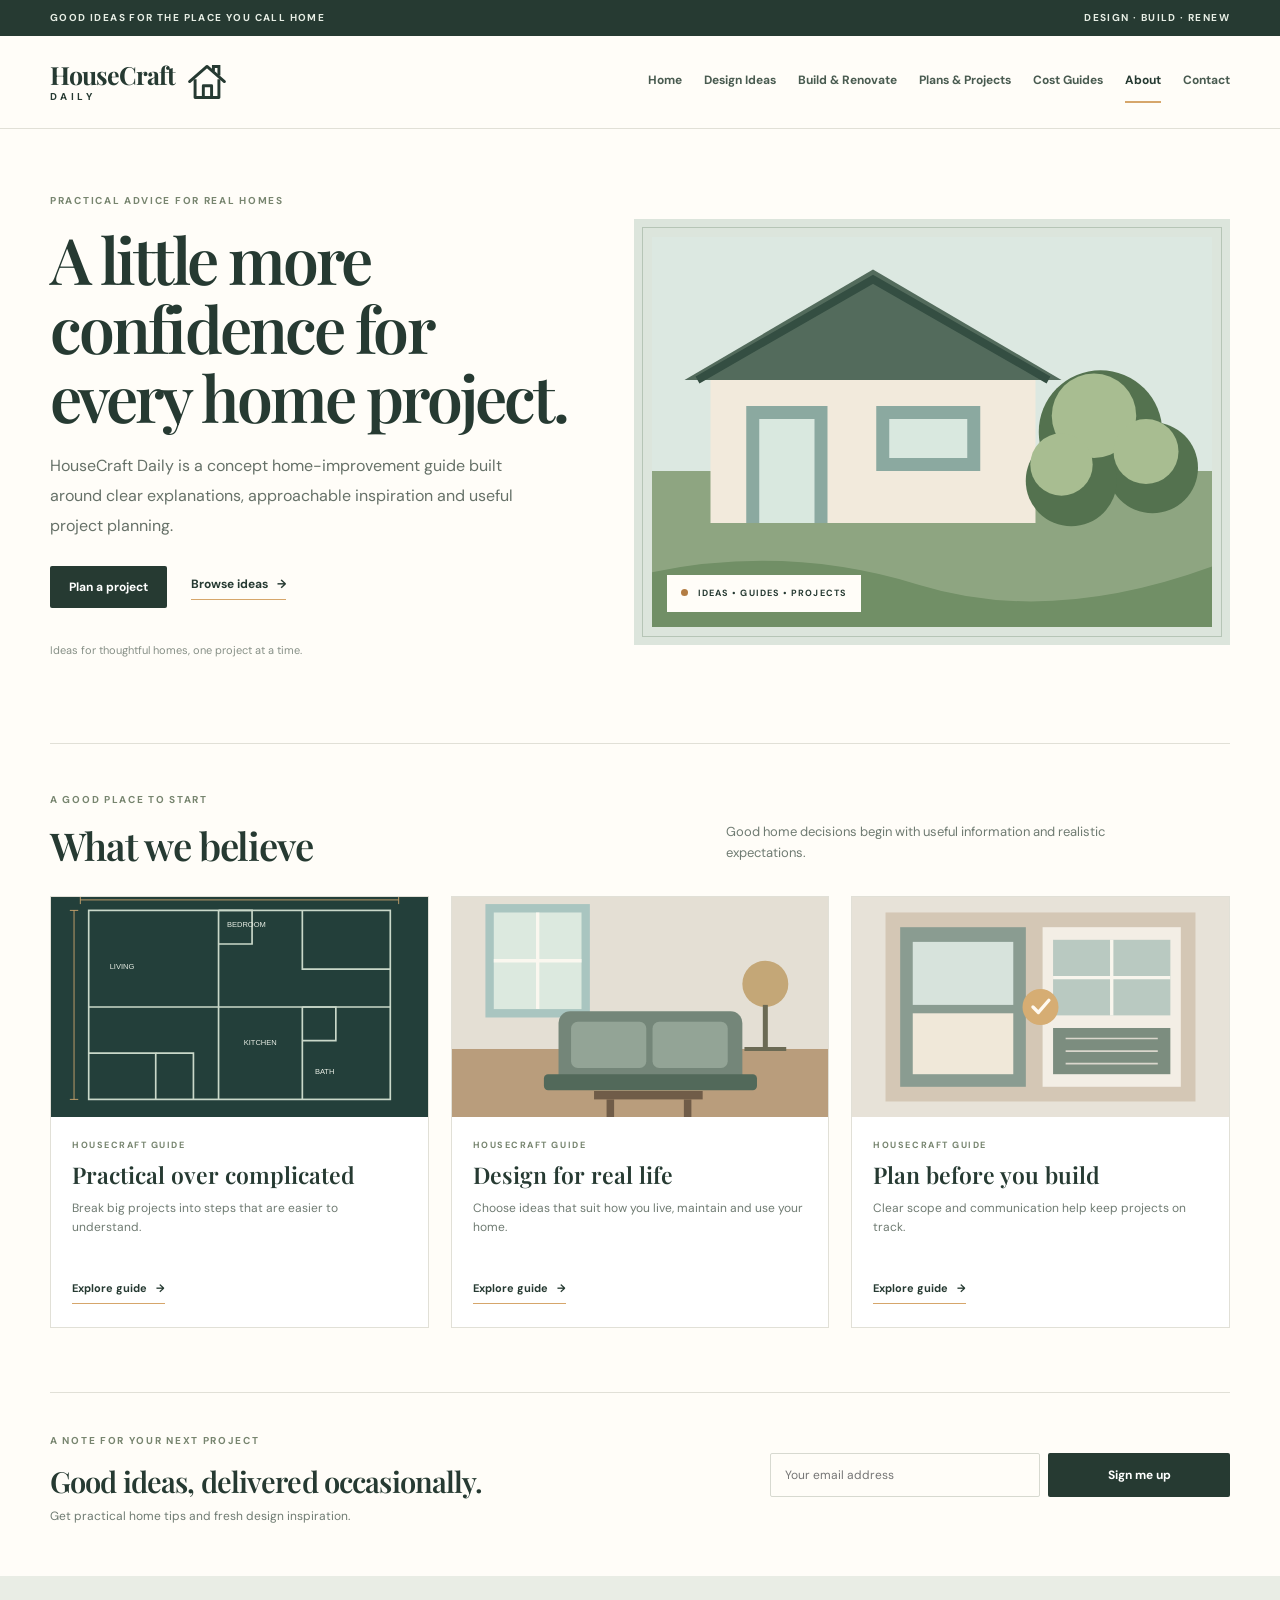
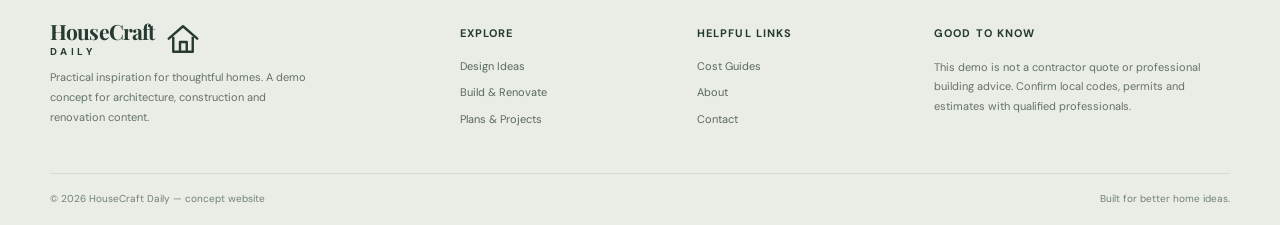
==== about.html @ 926af196 "FirstCommit" ====
<!doctype html>
<html lang="en">
<head>
<meta charset="utf-8"><meta name="viewport" content="width=device-width, initial-scale=1">
<meta name="description" content="HouseCraft Daily is a concept home-improvement guide built around clear explanations, approachable inspiration and useful project planning.">
<title>About | HouseCraft Daily</title>
<link rel="preconnect" href="https://fonts.googleapis.com"><link rel="preconnect" href="https://fonts.gstatic.com" crossorigin>
<link href="https://fonts.googleapis.com/css2?family=DM+Sans:wght@400;500;600;700&family=Playfair+Display:wght@500;600;700&display=swap" rel="stylesheet">
<link rel="stylesheet" href="assets/style.css">
</head>
<body>
<div class="topline"><div class="wrap topline-inner"><span>GOOD IDEAS FOR THE PLACE YOU CALL HOME</span><span>DESIGN · BUILD · RENEW</span></div></div>
<header class="site-header"><div class="wrap header-inner">
<a class="brand" href="index.html" aria-label="HouseCraft Daily home"><span class="brand-text"><strong>HouseCraft</strong><span>DAILY</span></span><span class="brand-mark" aria-hidden="true"><svg viewBox="0 0 48 48"><path d="M5 23.5 24 7l19 16.5" fill="none" stroke="currentColor" stroke-width="3.2" stroke-linecap="round" stroke-linejoin="round"/><path d="M11 21v20h26V21M20 41V28h9v13" fill="none" stroke="currentColor" stroke-width="3.2" stroke-linejoin="round"/><path d="M31 12V7h6v10" fill="none" stroke="currentColor" stroke-width="3.2"/></svg></span></a>
<button class="menu-toggle" aria-label="Toggle navigation" aria-expanded="false">☰</button>
<nav class="main-nav" aria-label="Main navigation"><a href="index.html" >Home</a><a href="design-ideas.html" >Design Ideas</a><a href="build-renovate.html" >Build & Renovate</a><a href="plans-projects.html" >Plans & Projects</a><a href="cost-guides.html" >Cost Guides</a><a href="about.html" aria-current="page">About</a><a href="contact.html" >Contact</a></nav>
</div></header>
<main><div class="wrap"><section class="page-hero ">
      <div class="hero-copy"><p class="kicker">PRACTICAL ADVICE FOR REAL HOMES</p><h1>A little more confidence for every home project.</h1><p class="hero-intro">HouseCraft Daily is a concept home-improvement guide built around clear explanations, approachable inspiration and useful project planning.</p>
      <div class="hero-actions"><a class="button button-dark" href="plans-projects.html">Plan a project</a><a class="text-link" href="design-ideas.html">Browse ideas <span aria-hidden="true">→</span></a></div>
      <p class="hero-caption">Ideas for thoughtful homes, one project at a time.</p></div>
      <div class="hero-art"><img src="assets/garden.svg" alt="Home design inspiration illustration"><div class="image-label"><span class="label-dot"></span> IDEAS • GUIDES • PROJECTS</div></div>
    </section><section class="content-section"><div class="section-heading"><div><p class="kicker">A GOOD PLACE TO START</p><h2>What we believe</h2></div><p>Good home decisions begin with useful information and realistic expectations.</p></div><div class="story-grid"><article class="story-card">
      <a class="story-image" href="plans-projects.html"><img src="assets/blueprint.svg" alt="Practical over complicated illustration" loading="lazy"></a>
      <div class="story-copy"><p class="kicker">HOUSECRAFT GUIDE</p><h3><a href="plans-projects.html">Practical over complicated</a></h3><p>Break big projects into steps that are easier to understand.</p><a class="text-link" href="plans-projects.html">Explore guide <span aria-hidden="true">→</span></a></div>
    </article><article class="story-card">
      <a class="story-image" href="design-ideas.html"><img src="assets/living-room.svg" alt="Design for real life illustration" loading="lazy"></a>
      <div class="story-copy"><p class="kicker">HOUSECRAFT GUIDE</p><h3><a href="design-ideas.html">Design for real life</a></h3><p>Choose ideas that suit how you live, maintain and use your home.</p><a class="text-link" href="design-ideas.html">Explore guide <span aria-hidden="true">→</span></a></div>
    </article><article class="story-card">
      <a class="story-image" href="build-renovate.html"><img src="assets/renovation.svg" alt="Plan before you build illustration" loading="lazy"></a>
      <div class="story-copy"><p class="kicker">HOUSECRAFT GUIDE</p><h3><a href="build-renovate.html">Plan before you build</a></h3><p>Clear scope and communication help keep projects on track.</p><a class="text-link" href="build-renovate.html">Explore guide <span aria-hidden="true">→</span></a></div>
    </article></div></section>
<section class="newsletter"><div><p class="kicker">A NOTE FOR YOUR NEXT PROJECT</p><h2>Good ideas, delivered occasionally.</h2><p>Get practical home tips and fresh design inspiration.</p></div><form id="newsletter-form" class="newsletter-form"><label class="visually-hidden" for="newsletter-email">Email address</label><input id="newsletter-email" type="email" required placeholder="Your email address"><button type="submit" class="button button-dark">Sign me up</button><p id="newsletter-note" role="status"></p></form></section>
</div></main>
<footer class="site-footer"><div class="wrap footer-grid"><div><a class="brand brand-footer" href="index.html"><span class="brand-text"><strong>HouseCraft</strong><span>DAILY</span></span><span class="brand-mark" aria-hidden="true"><svg viewBox="0 0 48 48"><path d="M5 23.5 24 7l19 16.5" fill="none" stroke="currentColor" stroke-width="3.2" stroke-linecap="round" stroke-linejoin="round"/><path d="M11 21v20h26V21M20 41V28h9v13" fill="none" stroke="currentColor" stroke-width="3.2" stroke-linejoin="round"/></svg></span></a><p class="footer-about">Practical inspiration for thoughtful homes. A demo concept for architecture, construction and renovation content.</p></div><div><h3>Explore</h3><a href="design-ideas.html">Design Ideas</a><a href="build-renovate.html">Build & Renovate</a><a href="plans-projects.html">Plans & Projects</a></div><div><h3>Helpful links</h3><a href="cost-guides.html">Cost Guides</a><a href="about.html">About</a><a href="contact.html">Contact</a></div><div><h3>Good to know</h3><p>This demo is not a contractor quote or professional building advice. Confirm local codes, permits and estimates with qualified professionals.</p></div></div><div class="wrap footer-bottom"><span>© 2026 HouseCraft Daily — concept website</span><span>Built for better home ideas.</span></div></footer>
<script src="assets/site.js"></script>
</body></html>
---- assets/style.css ----
:root{--ink:#263a32;--ink2:#43574d;--muted:#6f7b72;--cream:#f7f4ed;--paper:#fffdf8;--sage:#dce5dc;--sage2:#b7c8b8;--ochre:#d6a66b;--line:#e1e0d7;--serif:"Playfair Display",Georgia,serif;--sans:"DM Sans",Arial,sans-serif}
*{box-sizing:border-box}html{scroll-behavior:smooth}body{margin:0;background:var(--paper);color:var(--ink);font-family:var(--sans);line-height:1.6}a{color:inherit;text-decoration:none}img{display:block;max-width:100%}.wrap{width:min(1180px,calc(100% - 44px));margin-inline:auto}.topline{background:var(--ink);color:#e7eee5;font-size:10px;letter-spacing:.14em;font-weight:700}.topline-inner{display:flex;justify-content:space-between;gap:20px;padding:10px 0}.site-header{background:var(--paper);border-bottom:1px solid var(--line);position:sticky;top:0;z-index:20}.header-inner{display:flex;align-items:center;justify-content:space-between;min-height:92px;gap:24px}.brand{display:inline-flex;align-items:center;gap:10px;flex-shrink:0}.brand-mark{width:44px;height:44px;color:var(--ink);display:grid;place-items:center}.brand-mark svg{width:100%;height:100%}.brand-text{display:flex;flex-direction:column;line-height:1}.brand-text strong{font-family:var(--serif);font-size:25px;letter-spacing:-.04em}.brand-text span{font-size:10px;letter-spacing:.34em;font-weight:700;margin-top:5px}.main-nav{display:flex;align-items:center;gap:22px}.main-nav a{font-size:12px;font-weight:700;color:#495b50;white-space:nowrap;padding:10px 0;border-bottom:2px solid transparent}.main-nav a:hover,.main-nav a[aria-current=page]{border-color:var(--ochre);color:var(--ink)}.menu-toggle{display:none;border:1px solid var(--line);background:none;border-radius:5px;padding:9px 12px;color:var(--ink);font-size:20px}.page-hero{display:grid;grid-template-columns:.94fr 1.06fr;gap:55px;align-items:center;padding:64px 0 72px}.home-hero{padding-top:70px}.kicker{font-size:10px;letter-spacing:.17em;font-weight:700;color:#77856f;margin:0 0 15px}.hero-copy h1{font-family:var(--serif);font-size:clamp(40px,5vw,65px);line-height:1.08;letter-spacing:-.045em;font-weight:600;margin:0 0 20px;max-width:590px}.hero-intro{font-size:16px;line-height:1.85;color:#667168;max-width:500px;margin:0 0 26px}.hero-actions{display:flex;align-items:center;gap:24px;flex-wrap:wrap}.button{border:0;display:inline-flex;align-items:center;justify-content:center;padding:13px 19px;font:700 12px var(--sans);cursor:pointer;transition:transform .2s,background .2s;border-radius:2px}.button:hover{transform:translateY(-2px)}.button-dark{background:var(--ink);color:white}.button-dark:hover{background:#3a5447}.button-light{background:var(--paper);color:var(--ink)}.text-link{font-size:12px;font-weight:700;border-bottom:1px solid var(--ochre);padding-bottom:5px}.text-link span{padding-left:6px}.hero-caption{font-size:11px;color:#879087;margin-top:34px}.hero-art{position:relative;background:var(--sage);padding:18px;min-height:350px}.hero-art:before{content:"";position:absolute;border:1px solid #b6c5b6;inset:8px;pointer-events:none}.hero-art img{width:100%;height:390px;object-fit:cover;position:relative}.image-label{position:absolute;bottom:33px;left:33px;background:var(--paper);padding:11px 14px;font-size:9px;letter-spacing:.12em;font-weight:700}.label-dot{display:inline-block;width:7px;height:7px;border-radius:50%;background:#b37d43;margin-right:7px}.content-section{padding:48px 0 64px;border-top:1px solid var(--line)}.section-heading{display:grid;grid-template-columns:1fr .8fr;gap:45px;align-items:end;margin-bottom:28px}.section-heading h2,.tip-strip h2,.newsletter h2{font-family:var(--serif);font-weight:600;font-size:clamp(28px,3vw,39px);line-height:1.18;letter-spacing:-.03em;margin:0}.section-heading>p{font-size:13px;color:var(--muted);max-width:450px;margin:0 0 4px}.story-grid{display:grid;grid-template-columns:repeat(3,minmax(0,1fr));gap:22px}.story-card{border:1px solid var(--line);background:#fff;transition:transform .2s,box-shadow .2s}.story-card:hover{transform:translateY(-4px);box-shadow:0 12px 32px #273a3210}.story-image{display:block;overflow:hidden;background:var(--sage)}.story-image img{width:100%;height:220px;object-fit:cover;transition:transform .4s}.story-card:hover .story-image img{transform:scale(1.03)}.story-copy{padding:21px 21px 23px}.story-copy .kicker{font-size:9px;margin-bottom:9px}.story-copy h3{font:600 23px/1.2 var(--serif);margin:0 0 10px}.story-copy>p:not(.kicker){font-size:12px;color:var(--muted);min-height:58px;margin:0 0 17px}.story-copy .text-link{display:inline-block;font-size:11px}.tip-strip{background:var(--ink);color:#f8f6ef;padding:36px 40px;display:flex;align-items:center;gap:25px;margin:0 0 62px}.tip-icon{font-size:31px;color:var(--ochre)}.tip-strip>div:nth-child(2){flex:1}.tip-strip .kicker{color:#b9c9b8;margin-bottom:8px}.tip-strip h2{font-size:30px}.tip-strip p:not(.kicker){font-size:12px;color:#d1d9d0;margin:8px 0 0}.newsletter{display:flex;justify-content:space-between;align-items:center;gap:30px;padding:40px 0 50px;border-top:1px solid var(--line)}.newsletter h2{font-size:29px}.newsletter>div>p:not(.kicker){font-size:12px;color:var(--muted);margin:9px 0 0}.newsletter-form{display:grid;grid-template-columns:minmax(180px,270px) auto;gap:8px;max-width:460px;width:100%}.newsletter-form input,.project-form input,.project-form select,.project-form textarea{border:1px solid #d7d9d0;background:#fffdf8;padding:13px 14px;font:12px var(--sans);color:var(--ink);border-radius:2px;width:100%}.newsletter-form p{grid-column:1/-1;font-size:11px;color:var(--muted);margin:0}.site-footer{background:#e9ede5;padding:45px 0 18px}.footer-grid{display:grid;grid-template-columns:1.5fr .8fr .8fr 1.2fr;gap:40px;padding-bottom:35px}.brand-footer .brand-mark{width:36px;height:36px}.brand-footer .brand-text strong{font-size:21px}.footer-about,.footer-grid p{font-size:11px;line-height:1.8;color:#647167;max-width:270px}.footer-grid h3{font-size:11px;letter-spacing:.1em;text-transform:uppercase;margin:4px 0 15px}.footer-grid>div>a:not(.brand){display:block;font-size:11px;color:#58675c;margin:9px 0}.footer-grid a:hover{color:#9b6b35}.footer-bottom{border-top:1px solid #d4dbd1;padding-top:17px;display:flex;justify-content:space-between;gap:20px;font-size:10px;color:#718074}.project-form{max-width:720px;display:grid;grid-template-columns:1fr 1fr;gap:10px 18px}.project-form label{font-size:11px;font-weight:700;margin-top:7px}.project-form input,.project-form select,.project-form textarea{grid-column:span 1}.project-form textarea,.project-form button,.project-form .form-note{grid-column:1/-1}.project-form button{justify-self:start;margin-top:8px}.project-form .form-note{font-size:11px;color:var(--muted);margin:0}.visually-hidden{position:absolute;width:1px;height:1px;padding:0;margin:-1px;overflow:hidden;clip:rect(0,0,0,0);white-space:nowrap;border:0}
@media(max-width:1000px){.main-nav{gap:12px}.main-nav a{font-size:11px}.page-hero{gap:30px}.hero-art img{height:340px}.footer-grid{gap:24px}}
@media(max-width:820px){.header-inner{min-height:76px}.menu-toggle{display:block}.main-nav{display:none;position:absolute;top:100%;left:0;right:0;background:var(--paper);border-bottom:1px solid var(--line);padding:15px 22px 22px;flex-direction:column;align-items:stretch;gap:3px}.main-nav.open{display:flex}.main-nav a{padding:11px 0;font-size:13px}.page-hero{grid-template-columns:1fr;padding:45px 0 52px;gap:30px}.hero-copy h1{max-width:680px}.hero-art img{height:360px}.story-grid{grid-template-columns:repeat(2,minmax(0,1fr))}.section-heading{grid-template-columns:1fr;gap:12px}.newsletter{align-items:flex-start;flex-direction:column}.newsletter-form{max-width:550px}.footer-grid{grid-template-columns:1fr 1fr}.tip-strip{padding:28px;flex-wrap:wrap}.tip-strip>div:nth-child(2){min-width:70%}}
@media(max-width:540px){.wrap{width:min(100% - 30px,1180px)}.topline-inner{font-size:8px;letter-spacing:.08em}.topline-inner span:last-child{display:none}.brand-text strong{font-size:22px}.brand-mark{width:38px;height:38px}.hero-copy h1{font-size:43px}.hero-intro{font-size:14px}.hero-art{padding:11px;min-height:260px}.hero-art img{height:270px}.image-label{bottom:22px;left:22px}.story-grid{grid-template-columns:1fr}.story-image img{height:235px}.story-copy>p:not(.kicker){min-height:0}.content-section{padding:36px 0 44px}.tip-strip{display:block;padding:27px;margin-bottom:40px}.tip-icon{margin-bottom:10px}.tip-strip h2{font-size:27px}.tip-strip .button{margin-top:20px}.newsletter-form{grid-template-columns:1fr}.footer-grid{grid-template-columns:1fr 1fr;gap:25px 18px}.footer-grid>div:first-child,.footer-grid>div:last-child{grid-column:1/-1}.footer-bottom{flex-direction:column;gap:5px}.project-form{grid-template-columns:1fr}.project-form input,.project-form select,.project-form textarea,.project-form label{grid-column:1/-1}}
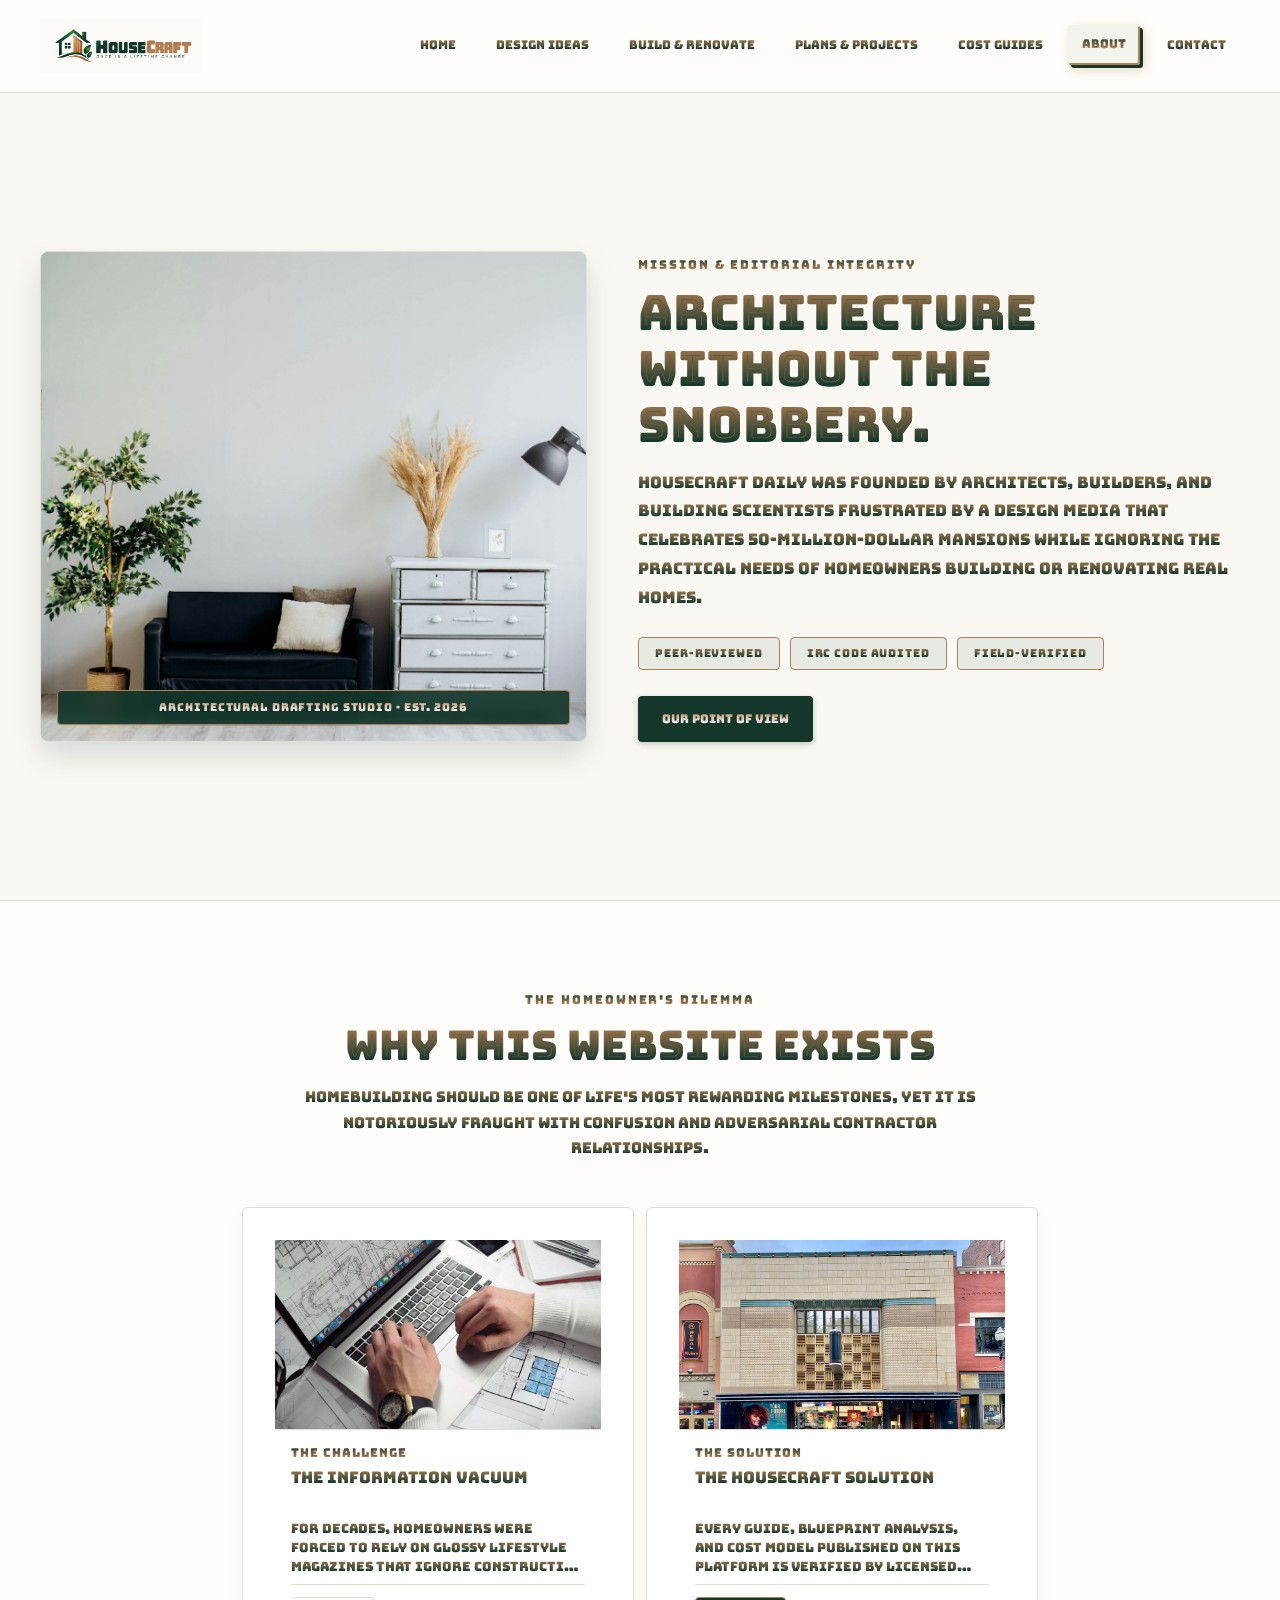
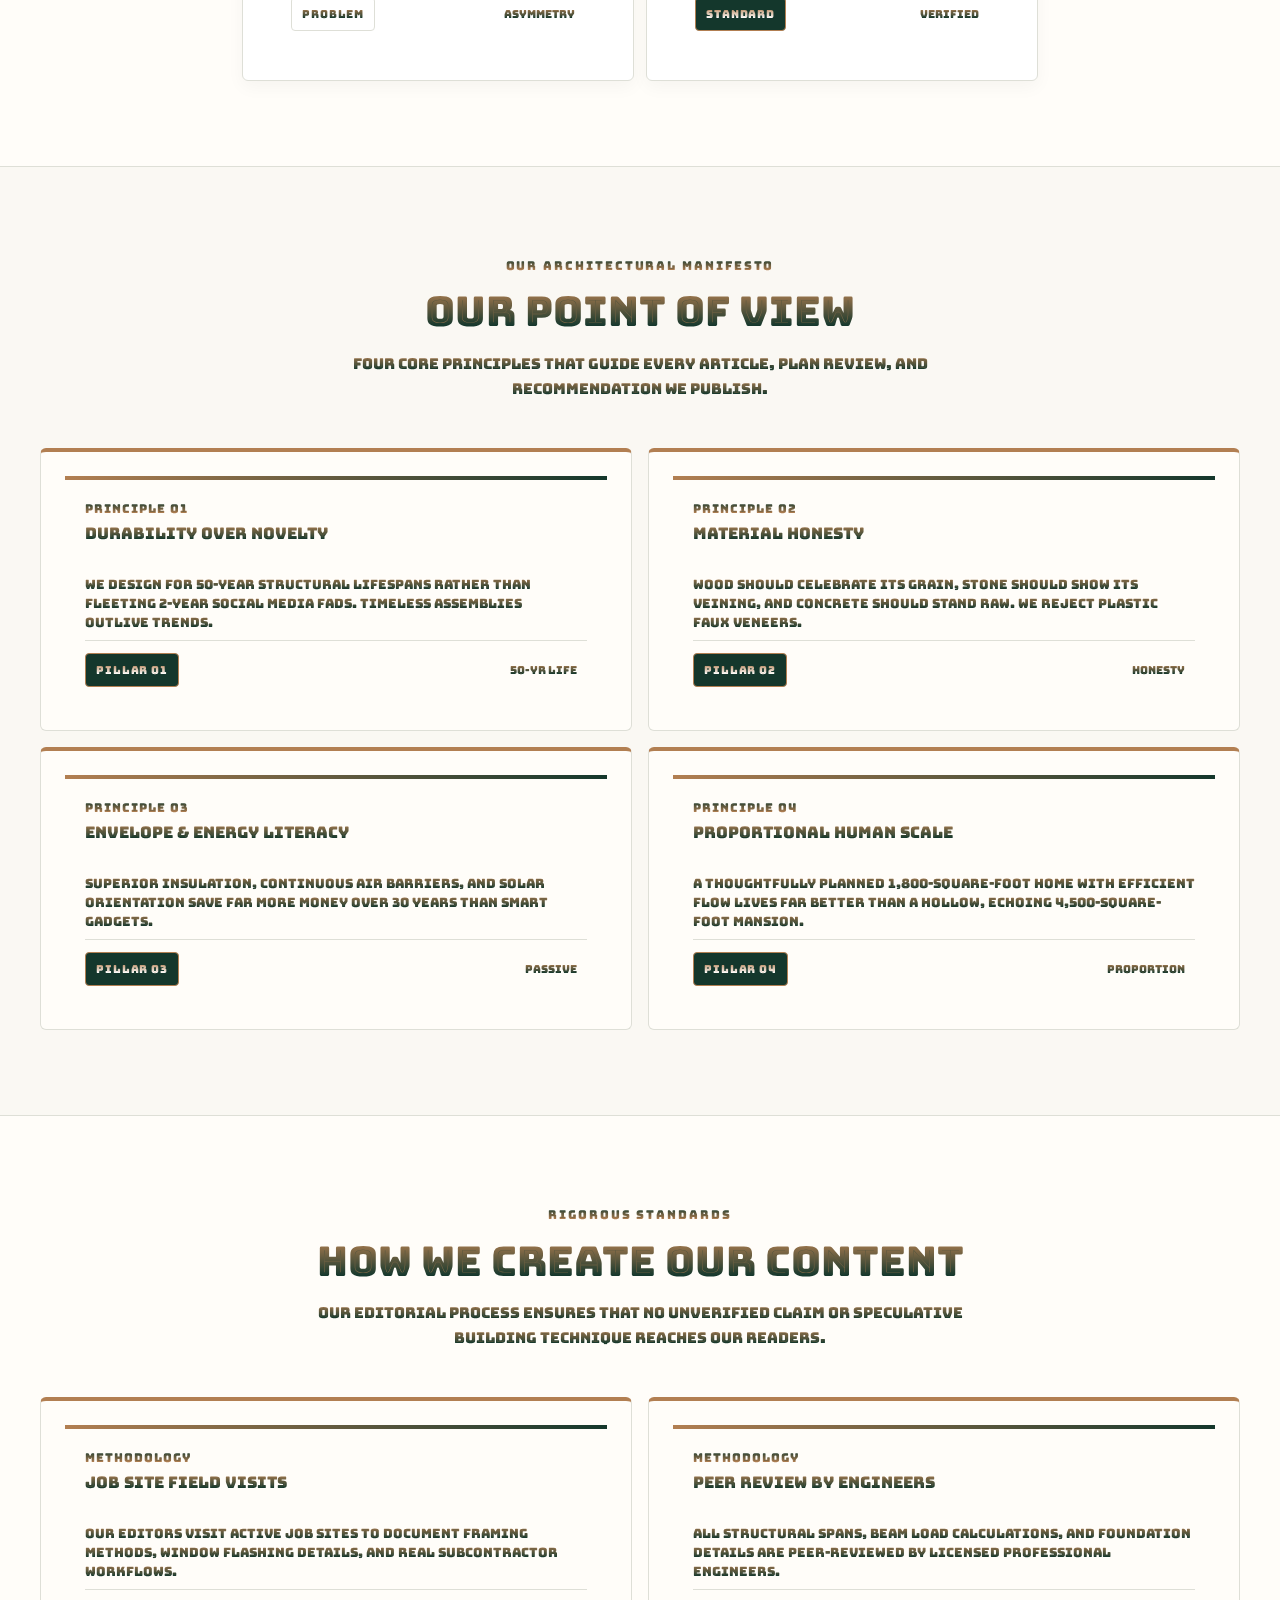
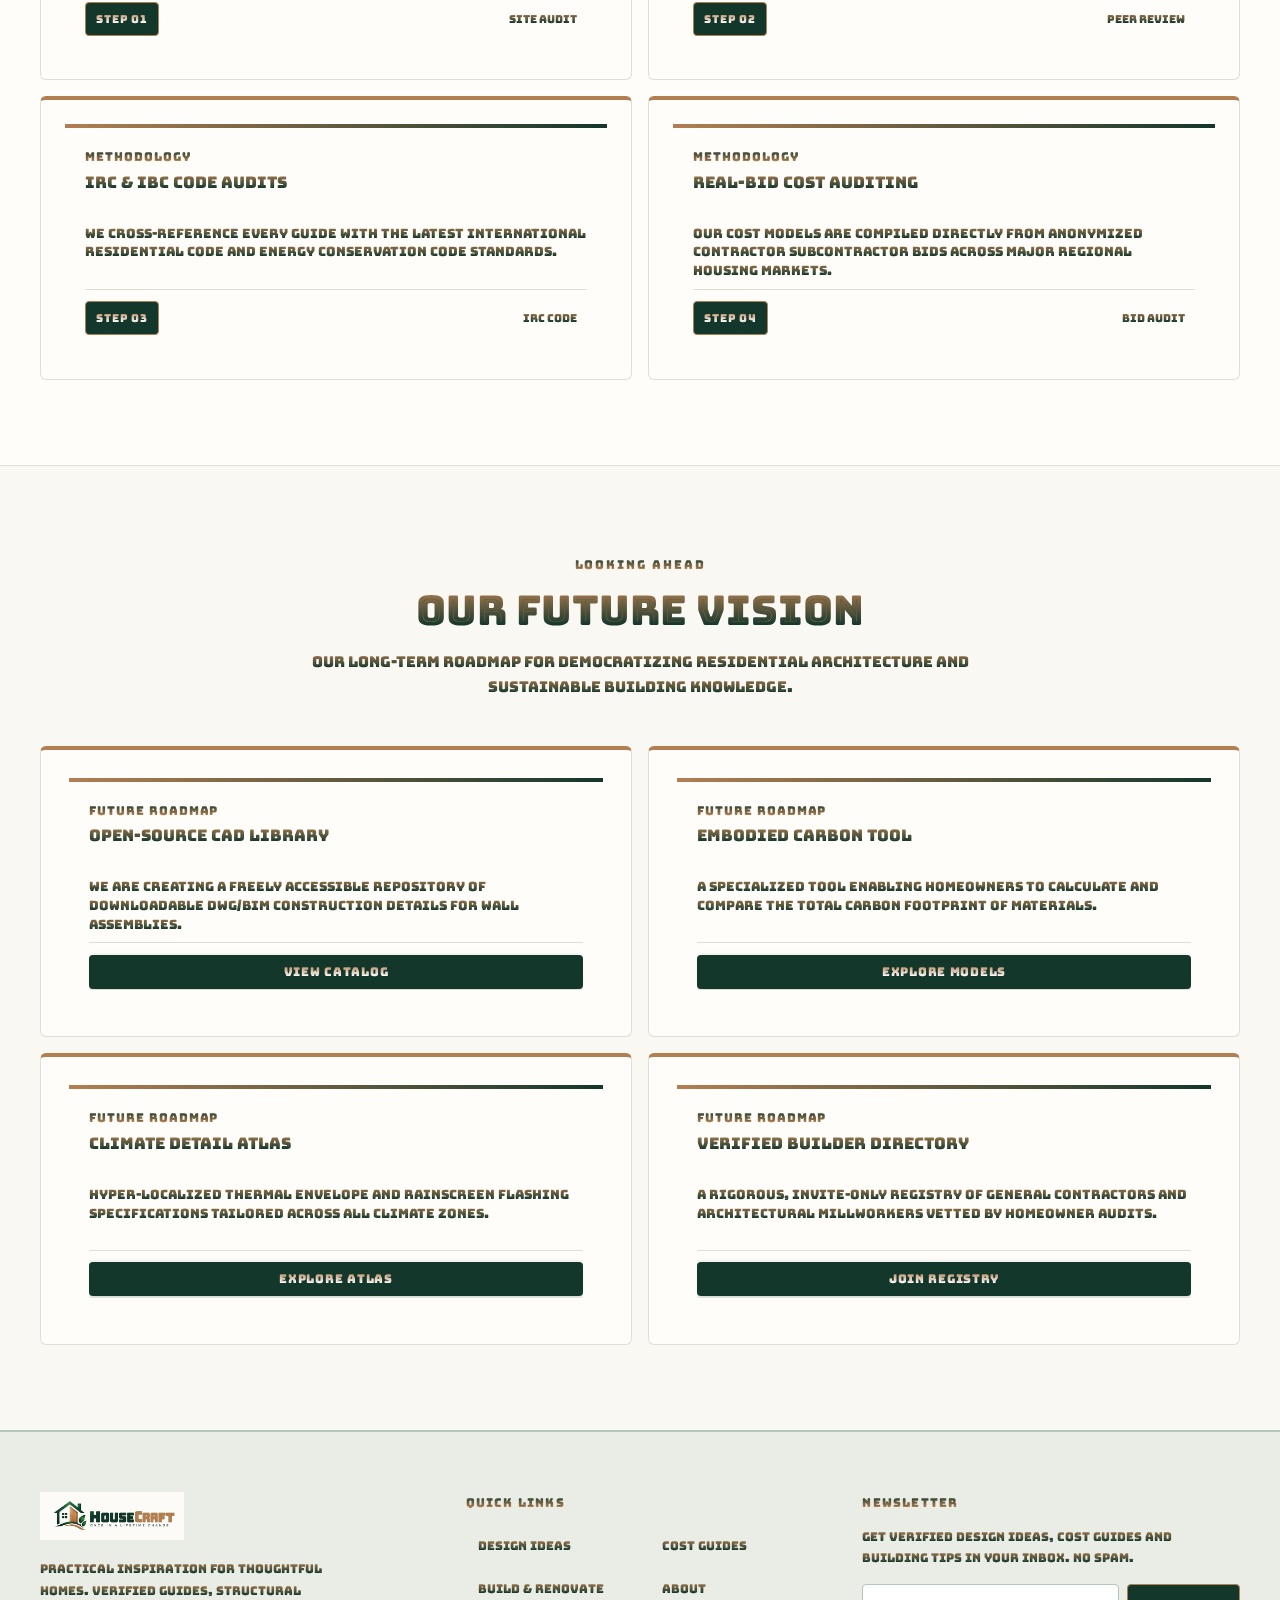
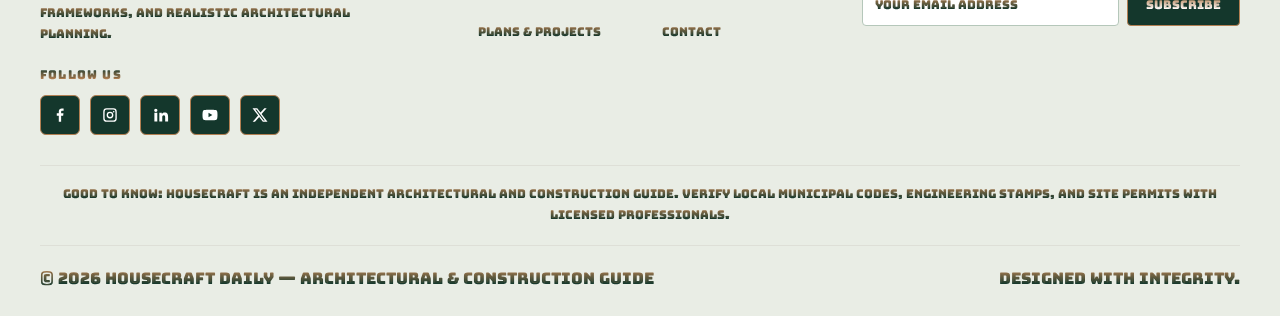
==== commit 0552df99: "Secondcommit" ====
--- a/about.html
+++ b/about.html
@@ -1,37 +1,297 @@
 <!doctype html>
 <html lang="en">
 <head>
-<meta charset="utf-8"><meta name="viewport" content="width=device-width, initial-scale=1">
-<meta name="description" content="HouseCraft Daily is a concept home-improvement guide built around clear explanations, approachable inspiration and useful project planning.">
+<meta charset="utf-8">
+<meta name="viewport" content="width=device-width, initial-scale=1">
+<meta name="description" content="Friendly, practical guidance for planning, building, fixing and refreshing the place you call home.">
 <title>About | HouseCraft Daily</title>
-<link rel="preconnect" href="https://fonts.googleapis.com"><link rel="preconnect" href="https://fonts.gstatic.com" crossorigin>
-<link href="https://fonts.googleapis.com/css2?family=DM+Sans:wght@400;500;600;700&family=Playfair+Display:wght@500;600;700&display=swap" rel="stylesheet">
+<link rel="icon" type="image/png" href="assets/favicon.png">
+<link rel="shortcut icon" type="image/png" href="assets/favicon.png">
+<link rel="apple-touch-icon" href="assets/favicon.png">
+<link rel="preconnect" href="https://fonts.googleapis.com">
+<link rel="preconnect" href="https://fonts.gstatic.com" crossorigin>
+<link href="https://fonts.googleapis.com/css2?family=Bungee+Spice&display=swap" rel="stylesheet">
 <link rel="stylesheet" href="assets/style.css">
 </head>
 <body>
-<div class="topline"><div class="wrap topline-inner"><span>GOOD IDEAS FOR THE PLACE YOU CALL HOME</span><span>DESIGN · BUILD · RENEW</span></div></div>
 <header class="site-header"><div class="wrap header-inner">
-<a class="brand" href="index.html" aria-label="HouseCraft Daily home"><span class="brand-text"><strong>HouseCraft</strong><span>DAILY</span></span><span class="brand-mark" aria-hidden="true"><svg viewBox="0 0 48 48"><path d="M5 23.5 24 7l19 16.5" fill="none" stroke="currentColor" stroke-width="3.2" stroke-linecap="round" stroke-linejoin="round"/><path d="M11 21v20h26V21M20 41V28h9v13" fill="none" stroke="currentColor" stroke-width="3.2" stroke-linejoin="round"/><path d="M31 12V7h6v10" fill="none" stroke="currentColor" stroke-width="3.2"/></svg></span></a>
+<a class="brand" href="index.html" aria-label="HouseCraft Daily home"><img src="assets/logo.png" alt="HouseCraft Daily" class="brand-logo"></a>
 <button class="menu-toggle" aria-label="Toggle navigation" aria-expanded="false">☰</button>
-<nav class="main-nav" aria-label="Main navigation"><a href="index.html" >Home</a><a href="design-ideas.html" >Design Ideas</a><a href="build-renovate.html" >Build & Renovate</a><a href="plans-projects.html" >Plans & Projects</a><a href="cost-guides.html" >Cost Guides</a><a href="about.html" aria-current="page">About</a><a href="contact.html" >Contact</a></nav>
+<nav class="main-nav" aria-label="Main navigation">
+<a href="index.html" >Home</a>
+<a href="design-ideas.html" >Design Ideas</a>
+<a href="build-renovate.html" >Build & Renovate</a>
+<a href="plans-projects.html" >Plans & Projects</a>
+<a href="cost-guides.html" >Cost Guides</a>
+<a href="about.html" aria-current="page">About</a>
+<a href="contact.html" >Contact</a>
+</nav>
 </div></header>
-<main><div class="wrap"><section class="page-hero ">
-      <div class="hero-copy"><p class="kicker">PRACTICAL ADVICE FOR REAL HOMES</p><h1>A little more confidence for every home project.</h1><p class="hero-intro">HouseCraft Daily is a concept home-improvement guide built around clear explanations, approachable inspiration and useful project planning.</p>
-      <div class="hero-actions"><a class="button button-dark" href="plans-projects.html">Plan a project</a><a class="text-link" href="design-ideas.html">Browse ideas <span aria-hidden="true">→</span></a></div>
-      <p class="hero-caption">Ideas for thoughtful homes, one project at a time.</p></div>
-      <div class="hero-art"><img src="assets/garden.svg" alt="Home design inspiration illustration"><div class="image-label"><span class="label-dot"></span> IDEAS • GUIDES • PROJECTS</div></div>
-    </section><section class="content-section"><div class="section-heading"><div><p class="kicker">A GOOD PLACE TO START</p><h2>What we believe</h2></div><p>Good home decisions begin with useful information and realistic expectations.</p></div><div class="story-grid"><article class="story-card">
-      <a class="story-image" href="plans-projects.html"><img src="assets/blueprint.svg" alt="Practical over complicated illustration" loading="lazy"></a>
-      <div class="story-copy"><p class="kicker">HOUSECRAFT GUIDE</p><h3><a href="plans-projects.html">Practical over complicated</a></h3><p>Break big projects into steps that are easier to understand.</p><a class="text-link" href="plans-projects.html">Explore guide <span aria-hidden="true">→</span></a></div>
-    </article><article class="story-card">
-      <a class="story-image" href="design-ideas.html"><img src="assets/living-room.svg" alt="Design for real life illustration" loading="lazy"></a>
-      <div class="story-copy"><p class="kicker">HOUSECRAFT GUIDE</p><h3><a href="design-ideas.html">Design for real life</a></h3><p>Choose ideas that suit how you live, maintain and use your home.</p><a class="text-link" href="design-ideas.html">Explore guide <span aria-hidden="true">→</span></a></div>
-    </article><article class="story-card">
-      <a class="story-image" href="build-renovate.html"><img src="assets/renovation.svg" alt="Plan before you build illustration" loading="lazy"></a>
-      <div class="story-copy"><p class="kicker">HOUSECRAFT GUIDE</p><h3><a href="build-renovate.html">Plan before you build</a></h3><p>Clear scope and communication help keep projects on track.</p><a class="text-link" href="build-renovate.html">Explore guide <span aria-hidden="true">→</span></a></div>
-    </article></div></section>
-<section class="newsletter"><div><p class="kicker">A NOTE FOR YOUR NEXT PROJECT</p><h2>Good ideas, delivered occasionally.</h2><p>Get practical home tips and fresh design inspiration.</p></div><form id="newsletter-form" class="newsletter-form"><label class="visually-hidden" for="newsletter-email">Email address</label><input id="newsletter-email" type="email" required placeholder="Your email address"><button type="submit" class="button button-dark">Sign me up</button><p id="newsletter-note" role="status"></p></form></section>
-</div></main>
-<footer class="site-footer"><div class="wrap footer-grid"><div><a class="brand brand-footer" href="index.html"><span class="brand-text"><strong>HouseCraft</strong><span>DAILY</span></span><span class="brand-mark" aria-hidden="true"><svg viewBox="0 0 48 48"><path d="M5 23.5 24 7l19 16.5" fill="none" stroke="currentColor" stroke-width="3.2" stroke-linecap="round" stroke-linejoin="round"/><path d="M11 21v20h26V21M20 41V28h9v13" fill="none" stroke="currentColor" stroke-width="3.2" stroke-linejoin="round"/></svg></span></a><p class="footer-about">Practical inspiration for thoughtful homes. A demo concept for architecture, construction and renovation content.</p></div><div><h3>Explore</h3><a href="design-ideas.html">Design Ideas</a><a href="build-renovate.html">Build & Renovate</a><a href="plans-projects.html">Plans & Projects</a></div><div><h3>Helpful links</h3><a href="cost-guides.html">Cost Guides</a><a href="about.html">About</a><a href="contact.html">Contact</a></div><div><h3>Good to know</h3><p>This demo is not a contractor quote or professional building advice. Confirm local codes, permits and estimates with qualified professionals.</p></div></div><div class="wrap footer-bottom"><span>© 2026 HouseCraft Daily — concept website</span><span>Built for better home ideas.</span></div></footer>
+
+<main>
+  <!-- HERO SECTION: Left-Image Split Hero (User Request) -->
+  <section class="hero-split-left-section">
+    <div class="wrap hero-split-left">
+      <div class="hero-media-frame">
+        <img src="assets/images/loft-exposed-brick.jpg" alt="Architectural studio loft with exposed brick and steel windows">
+        <div class="hero-media-badge">ARCHITECTURAL DRAFTING STUDIO · EST. 2026</div>
+      </div>
+      <div class="about-hero-text">
+        <span class="kicker">MISSION &amp; EDITORIAL INTEGRITY</span>
+        <h1>Architecture Without the Snobbery.</h1>
+        <p>HouseCraft Daily was founded by architects, builders, and building scientists frustrated by a design media that celebrates 50-million-dollar mansions while ignoring the practical needs of homeowners building or renovating real homes.</p>
+        <div class="hero-tags-group">
+          <span class="hero-tag-item">Peer-Reviewed</span>
+          <span class="hero-tag-item">IRC Code Audited</span>
+          <span class="hero-tag-item">Field-Verified</span>
+        </div>
+        <div class="hero-actions-group">
+          <a class="button button-dark" href="#manifesto">Our Point of View</a>
+        </div>
+      </div>
+    </div>
+  </section>
+
+  <!-- CONTENT SECTION 1: Why This Website Exists (2 cards centered!) -->
+  <section class="sec-why-exists">
+    <div class="wrap">
+      <div class="section-title-wrap">
+        <span class="kicker">THE HOMEOWNER'S DILEMMA</span>
+        <h2>Why This Website Exists</h2>
+        <p>Homebuilding should be one of life's most rewarding milestones, yet it is notoriously fraught with confusion and adversarial contractor relationships.</p>
+      </div>
+      <div class="why-exists-grid card-grid-3">
+        <div class="why-exists-card">
+          <div class="card-img-top">
+            <img src="assets/images/about-paperwork.jpg" alt="Confusing contractor blueprint bidding paperwork">
+          </div>
+          <div class="card-body-padded">
+            <span class="card-eyebrow">THE CHALLENGE</span>
+            <h3 class="card-heading">The Information Vacuum</h3>
+            <p class="card-subheading">For decades, homeowners were forced to rely on glossy lifestyle magazines that ignore construction costs, or confusing 800-page building code manuals.</p>
+            <div class="card-links-wrap">
+              <span class="badge-pill badge-pill-light">Problem</span><span class="impact-cost">Asymmetry</span>
+            </div>
+          </div>
+        </div>
+        <div class="why-exists-card">
+          <div class="card-img-top">
+            <img src="assets/images/about-residence.jpg" alt="Beautifully built modern architectural timber residence">
+          </div>
+          <div class="card-body-padded">
+            <span class="card-eyebrow">THE SOLUTION</span>
+            <h3 class="card-heading">The HouseCraft Solution</h3>
+            <p class="card-subheading">Every guide, blueprint analysis, and cost model published on this platform is verified by licensed structural engineers and master carpenters.</p>
+            <div class="card-links-wrap">
+              <span class="badge-pill badge-pill-ink">Standard</span><span class="impact-cost">Verified</span>
+            </div>
+          </div>
+        </div>
+      </div>
+    </div>
+  </section>
+
+  <!-- CONTENT SECTION 2: Our Point of View (4 cards in a 2x2 grid!) -->
+  <section id="manifesto" class="sec-point-of-view">
+    <div class="wrap">
+      <div class="section-title-wrap">
+        <span class="kicker">OUR ARCHITECTURAL MANIFESTO</span>
+        <h2>Our Point of View</h2>
+        <p>Four core principles that guide every article, plan review, and recommendation we publish.</p>
+      </div>
+      <div class="pov-grid card-grid-2x2">
+        <div class="pov-card text-card">
+          <div class="card-body-padded">
+            <span class="card-eyebrow">PRINCIPLE 01</span>
+            <h3 class="card-heading">Durability Over Novelty</h3>
+            <p class="card-subheading">We design for 50-year structural lifespans rather than fleeting 2-year social media fads. Timeless assemblies outlive trends.</p>
+            <div class="card-links-wrap">
+              <span class="badge-pill badge-pill-ink">Pillar 01</span><span class="impact-cost">50-Yr Life</span>
+            </div>
+          </div>
+        </div>
+        <div class="pov-card text-card">
+          <div class="card-body-padded">
+            <span class="card-eyebrow">PRINCIPLE 02</span>
+            <h3 class="card-heading">Material Honesty</h3>
+            <p class="card-subheading">Wood should celebrate its grain, stone should show its veining, and concrete should stand raw. We reject plastic faux veneers.</p>
+            <div class="card-links-wrap">
+              <span class="badge-pill badge-pill-ink">Pillar 02</span><span class="impact-cost">Honesty</span>
+            </div>
+          </div>
+        </div>
+        <div class="pov-card text-card">
+          <div class="card-body-padded">
+            <span class="card-eyebrow">PRINCIPLE 03</span>
+            <h3 class="card-heading">Envelope &amp; Energy Literacy</h3>
+            <p class="card-subheading">Superior insulation, continuous air barriers, and solar orientation save far more money over 30 years than smart gadgets.</p>
+            <div class="card-links-wrap">
+              <span class="badge-pill badge-pill-ink">Pillar 03</span><span class="impact-cost">Passive</span>
+            </div>
+          </div>
+        </div>
+        <div class="pov-card text-card">
+          <div class="card-body-padded">
+            <span class="card-eyebrow">PRINCIPLE 04</span>
+            <h3 class="card-heading">Proportional Human Scale</h3>
+            <p class="card-subheading">A thoughtfully planned 1,800-square-foot home with efficient flow lives far better than a hollow, echoing 4,500-square-foot mansion.</p>
+            <div class="card-links-wrap">
+              <span class="badge-pill badge-pill-ink">Pillar 04</span><span class="impact-cost">Proportion</span>
+            </div>
+          </div>
+        </div>
+      </div>
+    </div>
+  </section>
+
+  <!-- CONTENT SECTION 3: How We Create Our Content (4 cards in a 2x2 grid!) -->
+  <section class="sec-content-creation">
+    <div class="wrap">
+      <div class="section-title-wrap">
+        <span class="kicker">RIGOROUS STANDARDS</span>
+        <h2>How We Create Our Content</h2>
+        <p>Our editorial process ensures that no unverified claim or speculative building technique reaches our readers.</p>
+      </div>
+      <div class="creation-steps card-grid-2x2">
+        <div class="creation-card text-card">
+          <div class="card-body-padded">
+            <span class="card-eyebrow">METHODOLOGY</span>
+            <h3 class="card-heading">Job Site Field Visits</h3>
+            <p class="card-subheading">Our editors visit active job sites to document framing methods, window flashing details, and real subcontractor workflows.</p>
+            <div class="card-links-wrap">
+              <span class="badge-pill badge-pill-ink">Step 01</span><span class="impact-cost">Site Audit</span>
+            </div>
+          </div>
+        </div>
+        <div class="creation-card text-card">
+          <div class="card-body-padded">
+            <span class="card-eyebrow">METHODOLOGY</span>
+            <h3 class="card-heading">Peer Review By Engineers</h3>
+            <p class="card-subheading">All structural spans, beam load calculations, and foundation details are peer-reviewed by licensed professional engineers.</p>
+            <div class="card-links-wrap">
+              <span class="badge-pill badge-pill-ink">Step 02</span><span class="impact-cost">Peer Review</span>
+            </div>
+          </div>
+        </div>
+        <div class="creation-card text-card">
+          <div class="card-body-padded">
+            <span class="card-eyebrow">METHODOLOGY</span>
+            <h3 class="card-heading">IRC &amp; IBC Code Audits</h3>
+            <p class="card-subheading">We cross-reference every guide with the latest International Residential Code and Energy Conservation Code standards.</p>
+            <div class="card-links-wrap">
+              <span class="badge-pill badge-pill-ink">Step 03</span><span class="impact-cost">IRC Code</span>
+            </div>
+          </div>
+        </div>
+        <div class="creation-card text-card">
+          <div class="card-body-padded">
+            <span class="card-eyebrow">METHODOLOGY</span>
+            <h3 class="card-heading">Real-Bid Cost Auditing</h3>
+            <p class="card-subheading">Our cost models are compiled directly from anonymized contractor subcontractor bids across major regional housing markets.</p>
+            <div class="card-links-wrap">
+              <span class="badge-pill badge-pill-ink">Step 04</span><span class="impact-cost">Bid Audit</span>
+            </div>
+          </div>
+        </div>
+      </div>
+    </div>
+  </section>
+
+  <!-- CONTENT SECTION 4: Our Future Vision (4 cards in a 2x2 grid!) -->
+  <section class="sec-future-vision">
+    <div class="wrap">
+      <div class="section-title-wrap">
+        <span class="kicker">LOOKING AHEAD</span>
+        <h2>Our Future Vision</h2>
+        <p>Our long-term roadmap for democratizing residential architecture and sustainable building knowledge.</p>
+      </div>
+      <div class="vision-grid card-grid-2x2">
+        <div class="vision-card text-card">
+          <div class="card-body-padded">
+            <span class="card-eyebrow">FUTURE ROADMAP</span>
+            <h3 class="card-heading">Open-Source CAD Library</h3>
+            <p class="card-subheading">We are creating a freely accessible repository of downloadable DWG/BIM construction details for wall assemblies.</p>
+            <div class="card-links-wrap">
+              <a class="button button-dark card-btn-full" href="plans-projects.html">View Catalog</a>
+            </div>
+          </div>
+        </div>
+        <div class="vision-card text-card">
+          <div class="card-body-padded">
+            <span class="card-eyebrow">FUTURE ROADMAP</span>
+            <h3 class="card-heading">Embodied Carbon Tool</h3>
+            <p class="card-subheading">A specialized tool enabling homeowners to calculate and compare the total carbon footprint of materials.</p>
+            <div class="card-links-wrap">
+              <a class="button button-dark card-btn-full" href="cost-guides.html">Explore Models</a>
+            </div>
+          </div>
+        </div>
+        <div class="vision-card text-card">
+          <div class="card-body-padded">
+            <span class="card-eyebrow">FUTURE ROADMAP</span>
+            <h3 class="card-heading">Climate Detail Atlas</h3>
+            <p class="card-subheading">Hyper-localized thermal envelope and rainscreen flashing specifications tailored across all climate zones.</p>
+            <div class="card-links-wrap">
+              <a class="button button-dark card-btn-full" href="build-renovate.html">Explore Atlas</a>
+            </div>
+          </div>
+        </div>
+        <div class="vision-card text-card">
+          <div class="card-body-padded">
+            <span class="card-eyebrow">FUTURE ROADMAP</span>
+            <h3 class="card-heading">Verified Builder Directory</h3>
+            <p class="card-subheading">A rigorous, invite-only registry of general contractors and architectural millworkers vetted by homeowner audits.</p>
+            <div class="card-links-wrap">
+              <a class="button button-dark card-btn-full" href="contact.html">Join Registry</a>
+            </div>
+          </div>
+        </div>
+      </div>
+    </div>
+  </section>
+</main>
+<footer class="site-footer">
+<div class="wrap footer-grid">
+<div class="footer-col footer-brand-col">
+<a class="brand brand-footer" href="index.html" aria-label="HouseCraft Daily home"><img src="assets/logo.png" alt="HouseCraft Daily" class="brand-logo"></a>
+<p class="footer-about">Practical inspiration for thoughtful homes. Verified guides, structural frameworks, and realistic architectural planning.</p>
+<h3 class="footer-social-title">Follow us</h3>
+<div class="social-buttons" role="list">
+<a class="social-btn" role="listitem" href="https://www.facebook.com/" target="_blank" rel="noopener" aria-label="Facebook" title="Facebook"><svg viewBox="0 0 24 24" aria-hidden="true"><path d="M13.5 21v-8h2.7l.4-3.2h-3.1V7.8c0-.9.3-1.5 1.6-1.5h1.7V3.4c-.3 0-1.3-.1-2.4-.1-2.4 0-4 1.5-4 4.1v2.4H7.7V13h2.7v8h3.1z"/></svg></a>
+<a class="social-btn" role="listitem" href="https://www.instagram.com/" target="_blank" rel="noopener" aria-label="Instagram" title="Instagram"><svg viewBox="0 0 24 24" aria-hidden="true"><path d="M7.5 3h9A4.5 4.5 0 0 1 21 7.5v9a4.5 4.5 0 0 1-4.5 4.5h-9A4.5 4.5 0 0 1 3 16.5v-9A4.5 4.5 0 0 1 7.5 3zm0 1.8A2.7 2.7 0 0 0 4.8 7.5v9a2.7 2.7 0 0 0 2.7 2.7h9a2.7 2.7 0 0 0 2.7-2.7v-9a2.7 2.7 0 0 0-2.7-2.7h-9zM12 7.5a4.5 4.5 0 1 1 0 9 4.5 4.5 0 0 1 0-9zm0 1.8a2.7 2.7 0 1 0 0 5.4 2.7 2.7 0 0 0 0-5.4zm4.9-2.6a1.05 1.05 0 1 1 0 2.1 1.05 1.05 0 0 1 0-2.1z"/></svg></a>
+<a class="social-btn" role="listitem" href="https://www.linkedin.com/" target="_blank" rel="noopener" aria-label="LinkedIn" title="LinkedIn"><svg viewBox="0 0 24 24" aria-hidden="true"><path d="M4.5 9h3.9v11.5H4.5V9zM6.4 3.5a2.2 2.2 0 1 1 0 4.4 2.2 2.2 0 0 1 0-4.4zM10.7 9h3.7v1.6h.1c.5-1 1.8-1.9 3.7-1.9 3.9 0 4.6 2.5 4.6 5.8v6h-3.9v-5.3c0-1.3 0-2.9-1.8-2.9s-2.1 1.4-2.1 2.8v5.4h-3.9V9z"/></svg></a>
+<a class="social-btn" role="listitem" href="https://www.youtube.com/" target="_blank" rel="noopener" aria-label="YouTube" title="YouTube"><svg viewBox="0 0 24 24" aria-hidden="true"><path d="M21.6 7.2a2.5 2.5 0 0 0-1.8-1.8C18.2 5 12 5 12 5s-6.200 0-7.800.4A2.500 2.500 0 0 0 2.400 7.200C2 8.800 2 12 2 12s0 3.200.4 4.800a2.500 2.500 0 0 0 1.800 1.800C5.800 19 12 19 12 19s6.200 0 7.800-.4a2.500 2.500 0 0 0 1.800-1.800c.4-1.600.4-4.800.4-4.800s0-3.200-.4-4.800zM10 15V9l5.200 3-5.200 3z"/></svg></a>
+<a class="social-btn" role="listitem" href="https://x.com/" target="_blank" rel="noopener" aria-label="X (Twitter)" title="X (Twitter)"><svg viewBox="0 0 24 24" aria-hidden="true"><path d="M17.800 3h3.100l-6.800 7.700L22 21h-6.200l-4.900-6.300L5.300 21H2.200l7.300-8.300L2 3h6.300l4.400 5.800L17.800 3zm-1.100 16.200h1.700L7.400 4.700H5.600l11.100 14.500z"/></svg></a>
+</div>
+</div>
+<div class="footer-col footer-links-col">
+<h3>Quick links</h3>
+<div class="footer-links-2col">
+<a href="design-ideas.html">Design Ideas</a>
+<a href="cost-guides.html">Cost Guides</a>
+<a href="build-renovate.html">Build &amp; Renovate</a>
+<a href="about.html">About</a>
+<a href="plans-projects.html">Plans &amp; Projects</a>
+<a href="contact.html">Contact</a>
+</div>
+</div>
+<div class="footer-col footer-newsletter-col">
+<h3>Newsletter</h3>
+<p class="footer-news-text">Get verified design ideas, cost guides and building tips in your inbox. No spam.</p>
+<form class="newsletter-form" onsubmit="event.preventDefault(); var m=this.querySelector('.newsletter-msg'); m.textContent='Thank you for subscribing!'; this.reset(); return false;">
+<label class="sr-only" for="footer-news-email">Email address</label>
+<input type="email" id="footer-news-email" name="email" placeholder="Your email address" required>
+<button type="submit" class="newsletter-btn">Subscribe</button>
+<span class="newsletter-msg" role="status" aria-live="polite"></span>
+</form>
+</div>
+</div>
+<div class="wrap footer-note"><strong>Good to know:</strong> HouseCraft is an independent architectural and construction guide. Verify local municipal codes, engineering stamps, and site permits with licensed professionals.</div>
+<div class="wrap footer-bottom">
+<span>© 2026 HouseCraft Daily — Architectural & Construction Guide</span>
+<span>Designed with integrity.</span>
+</div>
+</footer>
 <script src="assets/site.js"></script>
-</body></html>+</body>
+</html>
--- a/assets/style.css
+++ b/assets/style.css
@@ -1,6 +1,4660 @@
-
-:root{--ink:#263a32;--ink2:#43574d;--muted:#6f7b72;--cream:#f7f4ed;--paper:#fffdf8;--sage:#dce5dc;--sage2:#b7c8b8;--ochre:#d6a66b;--line:#e1e0d7;--serif:"Playfair Display",Georgia,serif;--sans:"DM Sans",Arial,sans-serif}
-*{box-sizing:border-box}html{scroll-behavior:smooth}body{margin:0;background:var(--paper);color:var(--ink);font-family:var(--sans);line-height:1.6}a{color:inherit;text-decoration:none}img{display:block;max-width:100%}.wrap{width:min(1180px,calc(100% - 44px));margin-inline:auto}.topline{background:var(--ink);color:#e7eee5;font-size:10px;letter-spacing:.14em;font-weight:700}.topline-inner{display:flex;justify-content:space-between;gap:20px;padding:10px 0}.site-header{background:var(--paper);border-bottom:1px solid var(--line);position:sticky;top:0;z-index:20}.header-inner{display:flex;align-items:center;justify-content:space-between;min-height:92px;gap:24px}.brand{display:inline-flex;align-items:center;gap:10px;flex-shrink:0}.brand-mark{width:44px;height:44px;color:var(--ink);display:grid;place-items:center}.brand-mark svg{width:100%;height:100%}.brand-text{display:flex;flex-direction:column;line-height:1}.brand-text strong{font-family:var(--serif);font-size:25px;letter-spacing:-.04em}.brand-text span{font-size:10px;letter-spacing:.34em;font-weight:700;margin-top:5px}.main-nav{display:flex;align-items:center;gap:22px}.main-nav a{font-size:12px;font-weight:700;color:#495b50;white-space:nowrap;padding:10px 0;border-bottom:2px solid transparent}.main-nav a:hover,.main-nav a[aria-current=page]{border-color:var(--ochre);color:var(--ink)}.menu-toggle{display:none;border:1px solid var(--line);background:none;border-radius:5px;padding:9px 12px;color:var(--ink);font-size:20px}.page-hero{display:grid;grid-template-columns:.94fr 1.06fr;gap:55px;align-items:center;padding:64px 0 72px}.home-hero{padding-top:70px}.kicker{font-size:10px;letter-spacing:.17em;font-weight:700;color:#77856f;margin:0 0 15px}.hero-copy h1{font-family:var(--serif);font-size:clamp(40px,5vw,65px);line-height:1.08;letter-spacing:-.045em;font-weight:600;margin:0 0 20px;max-width:590px}.hero-intro{font-size:16px;line-height:1.85;color:#667168;max-width:500px;margin:0 0 26px}.hero-actions{display:flex;align-items:center;gap:24px;flex-wrap:wrap}.button{border:0;display:inline-flex;align-items:center;justify-content:center;padding:13px 19px;font:700 12px var(--sans);cursor:pointer;transition:transform .2s,background .2s;border-radius:2px}.button:hover{transform:translateY(-2px)}.button-dark{background:var(--ink);color:white}.button-dark:hover{background:#3a5447}.button-light{background:var(--paper);color:var(--ink)}.text-link{font-size:12px;font-weight:700;border-bottom:1px solid var(--ochre);padding-bottom:5px}.text-link span{padding-left:6px}.hero-caption{font-size:11px;color:#879087;margin-top:34px}.hero-art{position:relative;background:var(--sage);padding:18px;min-height:350px}.hero-art:before{content:"";position:absolute;border:1px solid #b6c5b6;inset:8px;pointer-events:none}.hero-art img{width:100%;height:390px;object-fit:cover;position:relative}.image-label{position:absolute;bottom:33px;left:33px;background:var(--paper);padding:11px 14px;font-size:9px;letter-spacing:.12em;font-weight:700}.label-dot{display:inline-block;width:7px;height:7px;border-radius:50%;background:#b37d43;margin-right:7px}.content-section{padding:48px 0 64px;border-top:1px solid var(--line)}.section-heading{display:grid;grid-template-columns:1fr .8fr;gap:45px;align-items:end;margin-bottom:28px}.section-heading h2,.tip-strip h2,.newsletter h2{font-family:var(--serif);font-weight:600;font-size:clamp(28px,3vw,39px);line-height:1.18;letter-spacing:-.03em;margin:0}.section-heading>p{font-size:13px;color:var(--muted);max-width:450px;margin:0 0 4px}.story-grid{display:grid;grid-template-columns:repeat(3,minmax(0,1fr));gap:22px}.story-card{border:1px solid var(--line);background:#fff;transition:transform .2s,box-shadow .2s}.story-card:hover{transform:translateY(-4px);box-shadow:0 12px 32px #273a3210}.story-image{display:block;overflow:hidden;background:var(--sage)}.story-image img{width:100%;height:220px;object-fit:cover;transition:transform .4s}.story-card:hover .story-image img{transform:scale(1.03)}.story-copy{padding:21px 21px 23px}.story-copy .kicker{font-size:9px;margin-bottom:9px}.story-copy h3{font:600 23px/1.2 var(--serif);margin:0 0 10px}.story-copy>p:not(.kicker){font-size:12px;color:var(--muted);min-height:58px;margin:0 0 17px}.story-copy .text-link{display:inline-block;font-size:11px}.tip-strip{background:var(--ink);color:#f8f6ef;padding:36px 40px;display:flex;align-items:center;gap:25px;margin:0 0 62px}.tip-icon{font-size:31px;color:var(--ochre)}.tip-strip>div:nth-child(2){flex:1}.tip-strip .kicker{color:#b9c9b8;margin-bottom:8px}.tip-strip h2{font-size:30px}.tip-strip p:not(.kicker){font-size:12px;color:#d1d9d0;margin:8px 0 0}.newsletter{display:flex;justify-content:space-between;align-items:center;gap:30px;padding:40px 0 50px;border-top:1px solid var(--line)}.newsletter h2{font-size:29px}.newsletter>div>p:not(.kicker){font-size:12px;color:var(--muted);margin:9px 0 0}.newsletter-form{display:grid;grid-template-columns:minmax(180px,270px) auto;gap:8px;max-width:460px;width:100%}.newsletter-form input,.project-form input,.project-form select,.project-form textarea{border:1px solid #d7d9d0;background:#fffdf8;padding:13px 14px;font:12px var(--sans);color:var(--ink);border-radius:2px;width:100%}.newsletter-form p{grid-column:1/-1;font-size:11px;color:var(--muted);margin:0}.site-footer{background:#e9ede5;padding:45px 0 18px}.footer-grid{display:grid;grid-template-columns:1.5fr .8fr .8fr 1.2fr;gap:40px;padding-bottom:35px}.brand-footer .brand-mark{width:36px;height:36px}.brand-footer .brand-text strong{font-size:21px}.footer-about,.footer-grid p{font-size:11px;line-height:1.8;color:#647167;max-width:270px}.footer-grid h3{font-size:11px;letter-spacing:.1em;text-transform:uppercase;margin:4px 0 15px}.footer-grid>div>a:not(.brand){display:block;font-size:11px;color:#58675c;margin:9px 0}.footer-grid a:hover{color:#9b6b35}.footer-bottom{border-top:1px solid #d4dbd1;padding-top:17px;display:flex;justify-content:space-between;gap:20px;font-size:10px;color:#718074}.project-form{max-width:720px;display:grid;grid-template-columns:1fr 1fr;gap:10px 18px}.project-form label{font-size:11px;font-weight:700;margin-top:7px}.project-form input,.project-form select,.project-form textarea{grid-column:span 1}.project-form textarea,.project-form button,.project-form .form-note{grid-column:1/-1}.project-form button{justify-self:start;margin-top:8px}.project-form .form-note{font-size:11px;color:var(--muted);margin:0}.visually-hidden{position:absolute;width:1px;height:1px;padding:0;margin:-1px;overflow:hidden;clip:rect(0,0,0,0);white-space:nowrap;border:0}
-@media(max-width:1000px){.main-nav{gap:12px}.main-nav a{font-size:11px}.page-hero{gap:30px}.hero-art img{height:340px}.footer-grid{gap:24px}}
-@media(max-width:820px){.header-inner{min-height:76px}.menu-toggle{display:block}.main-nav{display:none;position:absolute;top:100%;left:0;right:0;background:var(--paper);border-bottom:1px solid var(--line);padding:15px 22px 22px;flex-direction:column;align-items:stretch;gap:3px}.main-nav.open{display:flex}.main-nav a{padding:11px 0;font-size:13px}.page-hero{grid-template-columns:1fr;padding:45px 0 52px;gap:30px}.hero-copy h1{max-width:680px}.hero-art img{height:360px}.story-grid{grid-template-columns:repeat(2,minmax(0,1fr))}.section-heading{grid-template-columns:1fr;gap:12px}.newsletter{align-items:flex-start;flex-direction:column}.newsletter-form{max-width:550px}.footer-grid{grid-template-columns:1fr 1fr}.tip-strip{padding:28px;flex-wrap:wrap}.tip-strip>div:nth-child(2){min-width:70%}}
-@media(max-width:540px){.wrap{width:min(100% - 30px,1180px)}.topline-inner{font-size:8px;letter-spacing:.08em}.topline-inner span:last-child{display:none}.brand-text strong{font-size:22px}.brand-mark{width:38px;height:38px}.hero-copy h1{font-size:43px}.hero-intro{font-size:14px}.hero-art{padding:11px;min-height:260px}.hero-art img{height:270px}.image-label{bottom:22px;left:22px}.story-grid{grid-template-columns:1fr}.story-image img{height:235px}.story-copy>p:not(.kicker){min-height:0}.content-section{padding:36px 0 44px}.tip-strip{display:block;padding:27px;margin-bottom:40px}.tip-icon{margin-bottom:10px}.tip-strip h2{font-size:27px}.tip-strip .button{margin-top:20px}.newsletter-form{grid-template-columns:1fr}.footer-grid{grid-template-columns:1fr 1fr;gap:25px 18px}.footer-grid>div:first-child,.footer-grid>div:last-child{grid-column:1/-1}.footer-bottom{flex-direction:column;gap:5px}.project-form{grid-template-columns:1fr}.project-form input,.project-form select,.project-form textarea,.project-form label{grid-column:1/-1}}
+@import url('https://fonts.googleapis.com/css2?family=Bungee+Spice&display=swap');
+
+/* Color Palettes matching logo.png:
+   - Deep Forest Pine Green (#14372c): from "HOUSE" text & roof frame
+   - Warm Timber Ochre (#b27f52): from "CRAFT" text & door
+   - Muted Slate Pine (#4d675e): from "ONCE IN A LIFETIME CHANGE" subtitle
+*/
+@font-palette-values --logo-palette {
+  font-family: 'Bungee Spice';
+  base-palette: 0;
+  override-colors:
+    0 #14372c,
+    1 #b27f52;
+}
+
+@font-palette-values --logo-palette-ochre {
+  font-family: 'Bungee Spice';
+  base-palette: 0;
+  override-colors:
+    0 #b27f52,
+    1 #14372c;
+}
+
+@font-palette-values --logo-palette-light {
+  font-family: 'Bungee Spice';
+  base-palette: 0;
+  override-colors:
+    0 #ffffff,
+    1 #b27f52;
+}
+
+:root {
+  --ink: #14372c;
+  --ink2: #1e4d3e;
+  --muted: #4d675e;
+  --text-body: #14372c;
+  --text-muted: #3d564e;
+  --cream: #faf8f3;
+  --paper: #fffdf9;
+  --sage: #d9e3db;
+  --sage2: #b5c7ba;
+  --ochre: #b27f52;
+  --ochre-dark: #8e623b;
+  --ochre-light: #f5eedf;
+  --line: #dedfd7;
+  --card-bg: #ffffff;
+  --font-family: 'Bungee Spice', cursive;
+  --serif: 'Bungee Spice', cursive;
+  --sans: 'Bungee Spice', cursive;
+  --min-font-size: 12px;
+  --max-font-size: 4.5rem;
+}
+
+* {
+  box-sizing: border-box;
+}
+
+html {
+  scroll-behavior: smooth;
+  font-size: 16px;
+}
+
+body {
+  margin: 0;
+  background: var(--paper);
+  color: var(--text-body);
+  font-family: 'Bungee Spice', cursive;
+  font-palette: --logo-palette;
+  font-size: 16px;
+  line-height: 1.6;
+}
+
+/* ==========================================================================
+   TYPOGRAPHY CONTRAST & LEGIBILITY RULES
+   Text must be 100% clearly visible anywhere in any background style
+   ========================================================================== */
+h1, h2, h3, h4, h5, h6 {
+  font-family: 'Bungee Spice', cursive;
+  font-palette: --logo-palette;
+  color: var(--ink);
+  line-height: 1.25;
+  margin-top: 0;
+}
+
+h1 { font-size: clamp(2rem, 4.5vw, 4.5rem); }
+h2 { font-size: clamp(1.6rem, 3.2vw, 2.6rem); }
+h3 { font-size: clamp(1.2rem, 2vw, 1.7rem); }
+h4 { font-size: clamp(1rem, 1.4vw, 1.3rem); }
+h5, h6 { font-size: clamp(0.9rem, 1.2vw, 1.1rem); }
+
+p, li, td, th, span, div, a, button, input, select, textarea, label {
+  font-size: max(12px, 1rem);
+}
+
+.brand-text, .main-nav a, .button, input, select, textarea, button, .kicker, th, label, .badge-pill {
+  font-family: 'Bungee Spice', cursive;
+}
+
+/* Base links: strictly no default underlines or underscores */
+a {
+  color: inherit;
+  text-decoration: none;
+  border-bottom: none;
+  transition: all .2s ease;
+}
+
+img {
+  display: block;
+  max-width: 100%;
+}
+
+.wrap {
+  width: min(1200px, calc(100% - 44px));
+  margin-inline: auto;
+}
+
+/* Universal Button & Link Hover Styles: Bottom & Right Border + Shadow Highlighting */
+.btn-hover-effect,
+.button-light:hover,
+.button-dark:hover,
+.text-link:hover,
+.main-nav a:hover,
+.main-nav a[aria-current=page],
+.footer-grid > div > a:not(.brand):hover,
+.filter-btn:hover,
+.plan-filter-btn:hover,
+.card-action:hover,
+.tab-btn:hover,
+.swatch-btn:hover,
+.checklist-item:hover {
+  border-right: 2px solid var(--ochre) !important;
+  border-bottom: 2px solid var(--ochre) !important;
+  box-shadow: 3px 3px 0 var(--ink), 4px 4px 12px rgba(178, 127, 82, 0.35) !important;
+}
+
+/* Topline Bar removed per user request */
+.topline {
+  display: none !important;
+}
+
+/* Header & Brand */
+.site-header {
+  background: var(--paper);
+  border-bottom: 1px solid var(--line);
+  position: sticky;
+  top: 0;
+  z-index: 100;
+}
+
+.header-inner {
+  display: flex;
+  align-items: center;
+  justify-content: space-between;
+  min-height: 92px;
+  gap: 24px;
+}
+
+.brand {
+  display: inline-flex;
+  align-items: center;
+  gap: 10px;
+  flex-shrink: 0;
+  text-decoration: none;
+  border: none;
+}
+
+.brand-logo {
+  height: 54px;
+  width: auto;
+  max-width: 240px;
+  object-fit: contain;
+  display: block;
+}
+
+.main-nav {
+  display: flex;
+  align-items: center;
+  gap: 12px;
+}
+
+.main-nav a {
+  font-size: 12px;
+  font-weight: 700;
+  color: var(--muted);
+  white-space: nowrap;
+  padding: 8px 12px;
+  border-radius: 3px;
+  text-decoration: none;
+  border-top: 2px solid transparent;
+  border-left: 2px solid transparent;
+  border-right: 2px solid transparent;
+  border-bottom: 2px solid transparent;
+  transition: all .2s ease;
+}
+
+.main-nav a:hover,
+.main-nav a[aria-current=page] {
+  color: var(--ochre);
+  font-palette: --logo-palette-ochre;
+  background: rgba(217, 227, 219, 0.35);
+  transform: translate(-1px, -1px);
+}
+
+.menu-toggle {
+  display: none;
+  border: 1px solid var(--line);
+  background: none;
+  border-radius: 5px;
+  padding: 9px 12px;
+  color: var(--ink);
+  font-size: 20px;
+  cursor: pointer;
+  transition: all .2s ease;
+}
+
+/* Universal Typography & Button Components */
+.kicker {
+  font-size: 12px;
+  letter-spacing: .16em;
+  font-weight: 700;
+  color: var(--ochre-dark);
+  font-palette: --logo-palette-ochre;
+  margin: 0 0 10px;
+  text-transform: uppercase;
+  display: inline-block;
+}
+
+.kicker-light {
+  color: #f7d2a8 !important;
+  font-palette: --logo-palette-light !important;
+  text-shadow: 0 1px 3px rgba(0, 0, 0, 0.7);
+}
+
+.button {
+  border: 0;
+  display: inline-flex;
+  align-items: center;
+  justify-content: center;
+  padding: 13px 22px;
+  font: 700 12px var(--sans);
+  cursor: pointer;
+  border-radius: 4px;
+  text-decoration: none;
+  transition: all .2s ease;
+  white-space: nowrap;
+}
+
+.button-dark {
+  background: var(--ink);
+  color: #ffffff !important;
+  font-palette: --logo-palette-light;
+  border-top: 2px solid transparent;
+  border-left: 2px solid transparent;
+  border-right: 2px solid transparent;
+  border-bottom: 2px solid transparent;
+  box-shadow: 0 2px 6px rgba(20, 55, 44, 0.25);
+}
+
+.button-dark:hover {
+  background: var(--ochre);
+  color: #ffffff !important;
+  transform: translate(-2px, -2px);
+}
+
+.button-light {
+  background: var(--paper);
+  color: var(--ink) !important;
+  font-palette: --logo-palette;
+  border: 1px solid var(--line);
+  border-top: 2px solid transparent;
+  border-left: 2px solid transparent;
+  border-right: 2px solid transparent;
+  border-bottom: 2px solid transparent;
+  box-shadow: 0 1px 4px rgba(0, 0, 0, 0.06);
+}
+
+.button-light:hover {
+  background: #ffffff;
+  color: var(--ochre) !important;
+  font-palette: --logo-palette-ochre;
+  transform: translate(-2px, -2px);
+}
+
+.text-link {
+  font-size: 12px;
+  font-weight: 700;
+  color: var(--ochre);
+  font-palette: --logo-palette-ochre;
+  text-decoration: none;
+  border-top: 2px solid transparent;
+  border-left: 2px solid transparent;
+  border-right: 2px solid transparent;
+  border-bottom: 2px solid transparent;
+  padding: 8px 14px;
+  border-radius: 3px;
+  display: inline-flex;
+  align-items: center;
+  background: rgba(217, 227, 219, 0.2);
+  transition: all .2s ease;
+}
+
+.text-link:hover {
+  color: var(--ink);
+  font-palette: --logo-palette;
+  background: rgba(217, 227, 219, 0.5);
+  transform: translate(-1px, -1px);
+}
+
+/* Universal Section Headers */
+.section-title-wrap {
+  text-align: center;
+  max-width: 720px;
+  margin: 0 auto 45px;
+}
+
+.section-title-wrap h2 {
+  margin: 0 0 14px;
+}
+
+.section-title-wrap p {
+  font-size: 15px;
+  color: var(--text-muted);
+  line-height: 1.7;
+  margin: 0;
+}
+
+/* Universal Badge Pill */
+.badge-pill {
+  display: inline-flex;
+  align-items: center;
+  padding: 5px 12px;
+  font-size: 12px;
+  font-weight: 700;
+  border-radius: 3px;
+  letter-spacing: .08em;
+  text-transform: uppercase;
+}
+
+.badge-pill-ink {
+  background: var(--ink);
+  color: #ffffff;
+  border: 1px solid var(--ochre);
+}
+
+.badge-pill-ochre {
+  background: var(--ochre);
+  color: #ffffff;
+}
+
+.badge-pill-light {
+  background: #ffffff;
+  color: var(--ink);
+  border: 1px solid var(--line);
+}
+
+/* High-Contrast Frosted Containers for guaranteed text visibility */
+.frosted-dark {
+  background: rgba(14, 35, 27, 0.88);
+  backdrop-filter: blur(12px);
+  -webkit-backdrop-filter: blur(12px);
+  border: 1px solid rgba(178, 127, 82, 0.4);
+  color: #ffffff;
+  border-radius: 6px;
+  box-shadow: 0 8px 28px rgba(0, 0, 0, 0.35);
+}
+
+.frosted-dark h1,
+.frosted-dark h2,
+.frosted-dark h3,
+.frosted-dark h4 {
+  color: #ffffff;
+  font-palette: --logo-palette-light;
+  text-shadow: 0 2px 8px rgba(0, 0, 0, 0.8);
+}
+
+.frosted-dark p {
+  color: #f2f7f3;
+  text-shadow: 0 1px 3px rgba(0, 0, 0, 0.7);
+}
+
+.frosted-light {
+  background: rgba(255, 253, 249, 0.94);
+  backdrop-filter: blur(10px);
+  -webkit-backdrop-filter: blur(10px);
+  border: 1px solid var(--line);
+  color: var(--ink);
+  border-radius: 6px;
+  box-shadow: 0 6px 20px rgba(20, 55, 44, 0.08);
+}
+
+/* ==========================================================================
+   PAGE 1: HOME (index.html) — 6 SECTIONS + FULL-WIDTH PHOTOGRAPHIC HERO
+   ========================================================================== */
+
+/* HOME HERO: Full-width background photograph (ONLY on Home) */
+.home-hero-fullwidth {
+  position: relative;
+  min-height: 640px;
+  background-image: 
+    linear-gradient(180deg, rgba(12, 28, 22, 0.75) 0%, rgba(10, 24, 18, 0.88) 100%),
+    url('images/home-hero.jpg');
+  background-size: cover;
+  background-position: center;
+  background-repeat: no-repeat;
+  display: flex;
+  align-items: center;
+  padding: 85px 0 95px;
+  border-bottom: 2px solid var(--ochre);
+}
+
+.home-hero-inner {
+  max-width: 820px;
+  padding: 44px;
+  margin-left: auto;
+  margin-right: auto;
+  text-align: center;
+}
+
+.home-hero-inner .hero-lead {
+  margin-left: auto;
+  margin-right: auto;
+}
+
+.home-hero-inner .hero-actions-group {
+  justify-content: center;
+}
+
+.home-hero-inner .hero-stats-group {
+  text-align: center;
+}
+
+.home-hero-inner h1 {
+  font-size: clamp(2.3rem, 5.2vw, 4.5rem);
+  color: #ffffff;
+  font-palette: --logo-palette-light;
+  line-height: 1.15;
+  margin: 0 0 20px;
+  text-shadow: 0 3px 14px rgba(0, 0, 0, 0.85);
+}
+
+.home-hero-inner .hero-lead {
+  font-size: clamp(15px, 1.8vw, 19px);
+  color: #f2f7f3;
+  line-height: 1.75;
+  margin: 0 0 32px;
+  text-shadow: 0 1px 4px rgba(0, 0, 0, 0.8);
+  max-width: 680px;
+}
+
+.home-hero-actions {
+  display: flex;
+  flex-wrap: wrap;
+  gap: 16px;
+  align-items: center;
+  margin-bottom: 30px;
+}
+
+.home-hero-stats {
+  display: grid;
+  grid-template-columns: repeat(3, 1fr);
+  gap: 20px;
+  padding-top: 24px;
+  border-top: 1px solid rgba(255, 255, 255, 0.2);
+}
+
+.hero-stat strong {
+  display: block;
+  font-size: 26px;
+  color: #ffffff;
+  font-family: var(--serif);
+  font-palette: --logo-palette-light;
+}
+
+.hero-stat span {
+  font-size: 12px;
+  color: var(--sage);
+  line-height: 1.4;
+}
+
+/* SECTION 1: Find Your Home Style */
+.sec-home-style {
+  padding: 80px 0;
+  background: var(--paper);
+}
+
+.style-grid {
+  display: grid;
+  grid-template-columns: repeat(3, 1fr);
+  gap: 28px;
+}
+
+.style-card {
+  background: var(--card-bg);
+  border: 1px solid var(--line);
+  border-radius: 6px;
+  overflow: hidden;
+  transition: all .25s ease;
+  display: flex;
+  flex-direction: column;
+}
+
+.style-card:hover {
+  transform: translateY(-4px);
+  border-right: 2px solid var(--ochre);
+  border-bottom: 2px solid var(--ochre);
+  box-shadow: 0 12px 24px rgba(20, 55, 44, 0.12);
+}
+
+.style-img-wrap {
+  position: relative;
+  height: 220px;
+  overflow: hidden;
+  background: var(--sage);
+}
+
+.style-img-wrap img {
+  width: 100%;
+  height: 100%;
+  object-fit: cover;
+  transition: transform .4s ease;
+}
+
+.style-card:hover .style-img-wrap img {
+  transform: scale(1.05);
+}
+
+.style-tag {
+  position: absolute;
+  top: 14px;
+  left: 14px;
+  background: rgba(20, 55, 44, 0.92);
+  color: #ffffff;
+  padding: 4px 10px;
+  font-size: 12px;
+  font-weight: 700;
+  border-radius: 3px;
+  border: 1px solid var(--ochre);
+}
+
+.style-content {
+  padding: 24px;
+  display: flex;
+  flex-direction: column;
+  flex-grow: 1;
+  justify-content: space-between;
+}
+
+.style-content h3 {
+  margin: 0 0 10px;
+  font-size: 18px;
+}
+
+.style-content p {
+  font-size: 13px;
+  color: var(--text-muted);
+  line-height: 1.6;
+  margin: 0 0 16px;
+}
+
+.style-palette {
+  display: flex;
+  align-items: center;
+  gap: 8px;
+  margin-top: auto;
+  padding-top: 12px;
+  border-top: 1px solid var(--line);
+}
+
+.swatch-dot {
+  width: 16px;
+  height: 16px;
+  border-radius: 50%;
+  border: 1px solid rgba(0, 0, 0, 0.15);
+  display: inline-block;
+}
+
+/* SECTION 2: The Home Transformation Story */
+.sec-transformation-story {
+  padding: 85px 0;
+  background: var(--cream);
+  border-top: 1px solid var(--line);
+  border-bottom: 1px solid var(--line);
+}
+
+.transformation-wrap {
+  display: grid;
+  grid-template-columns: 1fr 1fr;
+  gap: 32px;
+  margin-bottom: 35px;
+}
+
+.transform-box {
+  background: #ffffff;
+  border: 1px solid var(--line);
+  border-radius: 6px;
+  overflow: hidden;
+  box-shadow: 0 4px 16px rgba(0, 0, 0, 0.04);
+}
+
+.transform-visual {
+  position: relative;
+  height: 290px;
+}
+
+.transform-visual img {
+  width: 100%;
+  height: 100%;
+  object-fit: cover;
+}
+
+.transform-badge-corner {
+  position: absolute;
+  top: 16px;
+  left: 16px;
+  padding: 6px 14px;
+  font-size: 12px;
+  font-weight: 700;
+  border-radius: 3px;
+  text-transform: uppercase;
+}
+
+.transform-badge-before {
+  background: #3a4843;
+  color: #ffffff;
+  border: 1px solid #758b83;
+}
+
+.transform-badge-after {
+  background: var(--ink);
+  color: #ffffff;
+  border: 1px solid var(--ochre);
+}
+
+.transform-desc {
+  padding: 24px;
+}
+
+.transform-desc h3 {
+  margin: 0 0 8px;
+  font-size: 18px;
+}
+
+.transform-desc p {
+  font-size: 13px;
+  color: var(--text-muted);
+  line-height: 1.6;
+  margin: 0;
+}
+
+.transformation-metrics-bar {
+  background: var(--ink);
+  color: #ffffff;
+  border-radius: 6px;
+  padding: 28px 36px;
+  display: grid;
+  grid-template-columns: repeat(4, 1fr);
+  gap: 24px;
+  border-right: 3px solid var(--ochre);
+  border-bottom: 3px solid var(--ochre);
+}
+
+.metric-block h4 {
+  color: var(--ochre);
+  font-palette: --logo-palette-ochre;
+  font-size: 12px;
+  margin: 0 0 6px;
+  letter-spacing: .08em;
+}
+
+.metric-block strong {
+  font-size: 22px;
+  color: #ffffff;
+  display: block;
+  font-family: var(--serif);
+  font-palette: --logo-palette-light;
+}
+
+.metric-block p {
+  font-size: 12px;
+  color: var(--sage);
+  margin: 4px 0 0;
+  line-height: 1.4;
+}
+
+/* SECTION 3: Ideas for Every Room */
+.sec-room-ideas {
+  padding: 80px 0;
+  background: var(--paper);
+}
+
+.room-grid {
+  display: grid;
+  grid-template-columns: repeat(3, 1fr);
+  gap: 28px;
+}
+
+.room-card {
+  background: #ffffff;
+  border: 1px solid var(--line);
+  border-radius: 6px;
+  overflow: hidden;
+  transition: all .25s ease;
+}
+
+.room-card:hover {
+  transform: translateY(-4px);
+  border-right: 2px solid var(--ochre);
+  border-bottom: 2px solid var(--ochre);
+  box-shadow: 0 10px 24px rgba(20, 55, 44, 0.1);
+}
+
+.room-img {
+  height: 210px;
+  position: relative;
+  overflow: hidden;
+  background: var(--sage);
+}
+
+.room-img img {
+  width: 100%;
+  height: 100%;
+  object-fit: cover;
+}
+
+.room-info {
+  padding: 22px;
+}
+
+.room-info h3 {
+  margin: 0 0 8px;
+  font-size: 17px;
+}
+
+.room-info p {
+  font-size: 13px;
+  color: var(--text-muted);
+  line-height: 1.6;
+  margin: 0 0 14px;
+}
+
+.room-spec-strip {
+  background: var(--cream);
+  padding: 10px 14px;
+  border-radius: 4px;
+  border-left: 3px solid var(--ochre);
+  font-size: 12px;
+  color: var(--ink);
+  font-weight: 600;
+}
+
+/* SECTION 4: Small Changes, Big Impact */
+.sec-small-changes {
+  padding: 80px 0;
+  background: var(--cream);
+  border-top: 1px solid var(--line);
+}
+
+.impact-grid {
+  display: grid;
+  grid-template-columns: repeat(3, 1fr);
+  gap: 24px;
+}
+
+.impact-card {
+  background: #ffffff;
+  border: 1px solid var(--line);
+  border-radius: 6px;
+  padding: 24px;
+  display: flex;
+  flex-direction: column;
+  transition: all .25s ease;
+}
+
+.impact-card:hover {
+  border-right: 2px solid var(--ochre);
+  border-bottom: 2px solid var(--ochre);
+  box-shadow: 0 8px 20px rgba(0, 0, 0, 0.08);
+}
+
+.impact-thumb {
+  height: 160px;
+  border-radius: 4px;
+  overflow: hidden;
+  margin-bottom: 18px;
+  background: var(--sage);
+}
+
+.impact-thumb img {
+  width: 100%;
+  height: 100%;
+  object-fit: cover;
+}
+
+.impact-card h3 {
+  margin: 0 0 8px;
+  font-size: 16px;
+}
+
+.impact-card p {
+  font-size: 13px;
+  color: var(--text-muted);
+  line-height: 1.6;
+  margin: 0 0 16px;
+}
+
+.impact-meta {
+  margin-top: auto;
+  display: flex;
+  justify-content: space-between;
+  align-items: center;
+  font-size: 12px;
+  padding-top: 12px;
+  border-top: 1px solid var(--line);
+}
+
+.impact-tag {
+  color: var(--ochre-dark);
+  font-weight: 700;
+}
+
+.impact-cost {
+  color: var(--ink);
+  font-weight: 700;
+}
+
+/* SECTION 5: Your Home Journey */
+.sec-home-journey {
+  padding: 85px 0;
+  background: var(--paper);
+  border-top: 1px solid var(--line);
+}
+
+.journey-track {
+  display: grid;
+  grid-template-columns: repeat(6, 1fr);
+  gap: 16px;
+  position: relative;
+}
+
+.journey-node {
+  background: #ffffff;
+  border: 1px solid var(--line);
+  border-radius: 6px;
+  padding: 22px 18px;
+  position: relative;
+  display: flex;
+  flex-direction: column;
+  transition: all .25s ease;
+}
+
+.journey-node:hover {
+  transform: translateY(-4px);
+  border-right: 2px solid var(--ochre);
+  border-bottom: 2px solid var(--ochre);
+  box-shadow: 0 8px 18px rgba(20, 55, 44, 0.1);
+}
+
+.journey-step-num {
+  width: 32px;
+  height: 32px;
+  border-radius: 50%;
+  background: var(--ink);
+  color: #ffffff;
+  display: flex;
+  align-items: center;
+  justify-content: center;
+  font-size: 12px;
+  font-weight: 700;
+  margin-bottom: 14px;
+  border: 2px solid var(--ochre);
+}
+
+.journey-node h4 {
+  font-size: 14px;
+  margin: 0 0 8px;
+}
+
+.journey-node p {
+  font-size: 12px;
+  color: var(--text-muted);
+  line-height: 1.5;
+  margin: 0;
+}
+
+/* SECTION 6: Editor's Selection */
+.sec-editors-selection {
+  padding: 85px 0;
+  background: var(--cream);
+  border-top: 1px solid var(--line);
+}
+
+.editor-grid {
+  display: grid;
+  grid-template-columns: 1.2fr 1fr;
+  gap: 32px;
+}
+
+.editor-feature-card {
+  background: #ffffff;
+  border: 1px solid var(--line);
+  border-radius: 6px;
+  overflow: hidden;
+  display: flex;
+  flex-direction: column;
+}
+
+.editor-feature-img {
+  height: 280px;
+  overflow: hidden;
+  position: relative;
+}
+
+.editor-feature-img img {
+  width: 100%;
+  height: 100%;
+  object-fit: cover;
+}
+
+.editor-feature-body {
+  padding: 30px;
+}
+
+.editor-feature-body h3 {
+  font-size: 22px;
+  margin: 0 0 12px;
+}
+
+.editor-feature-body p {
+  font-size: 14px;
+  color: var(--text-muted);
+  line-height: 1.7;
+  margin: 0 0 20px;
+}
+
+.editor-stack {
+  display: flex;
+  flex-direction: column;
+  gap: 20px;
+}
+
+.editor-mini-card {
+  background: #ffffff;
+  border: 1px solid var(--line);
+  border-radius: 6px;
+  padding: 20px;
+  display: grid;
+  grid-template-columns: 110px 1fr;
+  gap: 18px;
+  align-items: center;
+  transition: all .2s ease;
+}
+
+.editor-mini-card:hover {
+  border-right: 2px solid var(--ochre);
+  border-bottom: 2px solid var(--ochre);
+  box-shadow: 0 6px 16px rgba(0,0,0,0.06);
+}
+
+.editor-mini-thumb {
+  height: 90px;
+  border-radius: 4px;
+  overflow: hidden;
+  background: var(--sage);
+}
+
+.editor-mini-thumb img {
+  width: 100%;
+  height: 100%;
+  object-fit: cover;
+}
+
+.editor-mini-body h4 {
+  font-size: 14px;
+  margin: 0 0 6px;
+}
+
+.editor-mini-body p {
+  font-size: 12px;
+  color: var(--text-muted);
+  line-height: 1.5;
+  margin: 0 0 8px;
+}
+
+.editor-mini-meta {
+  font-size: 12px;
+  color: var(--ochre-dark);
+  font-weight: 700;
+}
+
+/* ==========================================================================
+   PAGE 2: DESIGN IDEAS (design-ideas.html) — 5 SECTIONS + EDITORIAL HERO
+   ========================================================================== */
+
+/* EDITORIAL HERO: Split interior composition, NOT full background */
+.ideas-editorial-hero {
+  padding: 60px 0 70px;
+  background: var(--cream);
+  border-bottom: 1px solid var(--line);
+}
+
+.editorial-hero-grid {
+  display: grid;
+  grid-template-columns: 1.2fr 1fr;
+  gap: 36px;
+  align-items: center;
+}
+
+.editorial-hero-text h1 {
+  font-size: clamp(2.2rem, 4.5vw, 4.2rem);
+  margin: 0 0 16px;
+  line-height: 1.2;
+}
+
+.editorial-hero-text p {
+  font-size: 16px;
+  color: var(--text-muted);
+  line-height: 1.8;
+  margin: 0 0 24px;
+}
+
+.editorial-hero-media {
+  display: grid;
+  grid-template-columns: 1fr 1fr;
+  gap: 16px;
+}
+
+.editorial-hero-media .media-item {
+  height: 175px;
+  border-radius: 6px;
+  overflow: hidden;
+  position: relative;
+  box-shadow: 0 4px 14px rgba(0,0,0,0.08);
+}
+
+.editorial-hero-media .media-item:first-child {
+  grid-column: span 2;
+  height: 200px;
+}
+
+.editorial-hero-media img {
+  width: 100%;
+  height: 100%;
+  object-fit: cover;
+}
+
+/* SECTION 1: Explore Design Styles */
+.sec-explore-styles {
+  padding: 80px 0;
+  background: var(--paper);
+}
+
+.styles-deep-grid {
+  display: grid;
+  grid-template-columns: repeat(2, 1fr);
+  gap: 32px;
+}
+
+.style-deep-card {
+  background: #ffffff;
+  border: 1px solid var(--line);
+  border-radius: 6px;
+  overflow: hidden;
+  display: grid;
+  grid-template-columns: 200px 1fr;
+  transition: all .25s ease;
+}
+
+.style-deep-card:hover {
+  border-right: 2px solid var(--ochre);
+  border-bottom: 2px solid var(--ochre);
+  box-shadow: 0 10px 24px rgba(20, 55, 44, 0.1);
+}
+
+.style-deep-img {
+  height: 100%;
+  min-height: 220px;
+  background: var(--sage);
+}
+
+.style-deep-img img {
+  width: 100%;
+  height: 100%;
+  object-fit: cover;
+}
+
+.style-deep-body {
+  padding: 24px;
+  display: flex;
+  flex-direction: column;
+  justify-content: space-between;
+}
+
+.style-deep-body h3 {
+  margin: 0 0 8px;
+  font-size: 18px;
+}
+
+.style-deep-body p {
+  font-size: 13px;
+  color: var(--text-muted);
+  line-height: 1.6;
+  margin: 0 0 14px;
+}
+
+.style-deep-bullets {
+  margin: 0;
+  padding: 0;
+  list-style: none;
+  font-size: 12px;
+  color: var(--ink);
+}
+
+.style-deep-bullets li {
+  padding: 3px 0;
+  display: flex;
+  align-items: center;
+  gap: 6px;
+}
+
+.style-deep-bullets li::before {
+  content: "•";
+  color: var(--ochre);
+  font-weight: bold;
+}
+
+/* SECTION 2: The Colour Room */
+.sec-colour-room {
+  padding: 85px 0;
+  background: var(--cream);
+  border-top: 1px solid var(--line);
+}
+
+.colour-room-grid {
+  display: grid;
+  grid-template-columns: repeat(3, 1fr);
+  gap: 28px;
+}
+
+.colour-palette-card {
+  background: #ffffff;
+  border: 1px solid var(--line);
+  border-radius: 6px;
+  padding: 24px;
+  display: flex;
+  flex-direction: column;
+}
+
+.colour-palette-card h3 {
+  margin: 0 0 8px;
+  font-size: 17px;
+}
+
+.colour-palette-card p {
+  font-size: 13px;
+  color: var(--text-muted);
+  line-height: 1.6;
+  margin: 0 0 18px;
+}
+
+.chips-row {
+  display: grid;
+  grid-template-columns: repeat(4, 1fr);
+  gap: 8px;
+  margin-bottom: 16px;
+}
+
+.colour-chip {
+  height: 60px;
+  border-radius: 4px;
+  border: 1px solid rgba(0, 0, 0, 0.15);
+  display: flex;
+  align-items: flex-end;
+  padding: 4px;
+  font-size: 12px;
+  font-weight: 700;
+}
+
+.colour-chip span {
+  background: rgba(14, 35, 27, 0.88);
+  color: #ffffff;
+  padding: 2px 6px;
+  border-radius: 3px;
+  font-size: 12px;
+  letter-spacing: .04em;
+  display: inline-block;
+  box-shadow: 0 1px 3px rgba(0, 0, 0, 0.4);
+}
+
+.orientation-tag {
+  background: var(--sage);
+  color: var(--ink);
+  padding: 8px 12px;
+  border-radius: 4px;
+  font-size: 12px;
+  font-weight: 700;
+  border-left: 3px solid var(--ochre);
+  margin-top: auto;
+}
+
+/* SECTION 3: Material & Texture Library */
+.sec-material-library {
+  padding: 85px 0;
+  background: var(--paper);
+  border-top: 1px solid var(--line);
+}
+
+.material-macro-grid {
+  display: grid;
+  grid-template-columns: repeat(3, 1fr);
+  gap: 28px;
+}
+
+.material-card {
+  background: #ffffff;
+  border: 1px solid var(--line);
+  border-radius: 6px;
+  overflow: hidden;
+  transition: all .25s ease;
+}
+
+.material-card:hover {
+  transform: translateY(-4px);
+  border-right: 2px solid var(--ochre);
+  border-bottom: 2px solid var(--ochre);
+  box-shadow: 0 10px 22px rgba(20, 55, 44, 0.1);
+}
+
+.material-img {
+  height: 210px;
+  overflow: hidden;
+  background: var(--sage);
+}
+
+.material-img img {
+  width: 100%;
+  height: 100%;
+  object-fit: cover;
+  transition: transform .35s ease;
+}
+
+.material-card:hover .material-img img {
+  transform: scale(1.06);
+}
+
+.material-body {
+  padding: 22px;
+}
+
+.material-body h3 {
+  margin: 0 0 6px;
+  font-size: 17px;
+}
+
+.material-body p {
+  font-size: 13px;
+  color: var(--text-muted);
+  line-height: 1.6;
+  margin: 0 0 14px;
+}
+
+.material-attributes {
+  display: flex;
+  justify-content: space-between;
+  font-size: 12px;
+  padding-top: 10px;
+  border-top: 1px solid var(--line);
+  color: var(--ink);
+  font-weight: 600;
+}
+
+/* SECTION 4: Room Design Breakdowns */
+.sec-room-breakdown {
+  padding: 85px 0;
+  background: var(--cream);
+  border-top: 1px solid var(--line);
+}
+
+.breakdown-split {
+  display: grid;
+  grid-template-columns: 1.2fr 1fr;
+  gap: 36px;
+  align-items: center;
+}
+
+.breakdown-diagram-wrap {
+  position: relative;
+  border-radius: 6px;
+  overflow: hidden;
+  border: 1px solid var(--line);
+  background: #ffffff;
+  box-shadow: 0 6px 20px rgba(0,0,0,0.06);
+}
+
+.breakdown-diagram-wrap img {
+  width: 100%;
+  height: auto;
+  display: block;
+}
+
+.breakdown-callouts {
+  display: flex;
+  flex-direction: column;
+  gap: 16px;
+}
+
+.callout-item {
+  background: #ffffff;
+  border: 1px solid var(--line);
+  border-radius: 6px;
+  padding: 18px 20px;
+  display: grid;
+  grid-template-columns: 36px 1fr;
+  gap: 14px;
+  align-items: flex-start;
+  transition: all .2s ease;
+}
+
+.callout-item:hover {
+  border-right: 2px solid var(--ochre);
+  border-bottom: 2px solid var(--ochre);
+  box-shadow: 0 4px 12px rgba(0,0,0,0.06);
+}
+
+.callout-num {
+  width: 32px;
+  height: 32px;
+  border-radius: 50%;
+  background: var(--ink);
+  color: #ffffff;
+  display: flex;
+  align-items: center;
+  justify-content: center;
+  font-size: 12px;
+  font-weight: 700;
+  border: 1px solid var(--ochre);
+}
+
+.callout-text h4 {
+  font-size: 14px;
+  margin: 0 0 4px;
+}
+
+.callout-text p {
+  font-size: 12px;
+  color: var(--text-muted);
+  line-height: 1.5;
+  margin: 0;
+}
+
+/* SECTION 5: Build a Moodboard */
+.sec-build-moodboard {
+  padding: 85px 0;
+  background: var(--paper);
+  border-top: 1px solid var(--line);
+}
+
+.moodboard-studio {
+  display: grid;
+  grid-template-columns: 1fr 1.3fr;
+  gap: 32px;
+}
+
+.moodboard-controls {
+  background: #ffffff;
+  border: 1px solid var(--line);
+  border-radius: 6px;
+  padding: 28px;
+}
+
+.moodboard-controls h3 {
+  font-size: 18px;
+  margin: 0 0 16px;
+}
+
+.swatch-group {
+  margin-bottom: 20px;
+}
+
+.swatch-group label {
+  display: block;
+  font-size: 12px;
+  font-weight: 700;
+  color: var(--ink);
+  margin-bottom: 8px;
+  letter-spacing: .06em;
+}
+
+.swatch-options {
+  display: flex;
+  flex-wrap: wrap;
+  gap: 8px;
+}
+
+.swatch-btn {
+  padding: 7px 12px;
+  font-size: 12px;
+  font-weight: 700;
+  border: 1px solid var(--line);
+  background: var(--paper);
+  border-radius: 4px;
+  cursor: pointer;
+  color: var(--ink);
+  transition: all .2s ease;
+}
+
+.swatch-btn.active,
+.swatch-btn:hover {
+  background: var(--ink);
+  color: #ffffff;
+  border-color: var(--ochre);
+}
+
+.moodboard-canvas {
+  background: var(--cream);
+  border: 2px dashed var(--line);
+  border-radius: 6px;
+  padding: 28px;
+  display: flex;
+  flex-direction: column;
+  justify-content: space-between;
+}
+
+.canvas-preview-grid {
+  display: grid;
+  grid-template-columns: repeat(2, 1fr);
+  gap: 16px;
+  margin-bottom: 20px;
+}
+
+.canvas-card {
+  background: #ffffff;
+  border: 1px solid var(--line);
+  border-radius: 4px;
+  padding: 16px;
+  text-align: center;
+}
+
+.canvas-card-label {
+  font-size: 12px;
+  color: var(--muted);
+  font-weight: 700;
+  margin-bottom: 6px;
+}
+
+.canvas-card-val {
+  font-size: 14px;
+  color: var(--ink);
+  font-weight: 700;
+}
+
+.canvas-color-sample {
+  height: 48px;
+  border-radius: 4px;
+  margin: 8px 0;
+  border: 1px solid rgba(0,0,0,0.1);
+}
+
+/* ==========================================================================
+   PAGE 3: BUILD & RENOVATE (build-renovate.html) — 5 SECTIONS + HERO
+   ========================================================================== */
+
+/* BUILD HERO: Authentic construction/renovation photography */
+.build-documentary-hero {
+  padding: 60px 0 70px;
+  background: var(--cream);
+  border-bottom: 1px solid var(--line);
+}
+
+.build-hero-split {
+  display: grid;
+  grid-template-columns: 1.2fr 1fr;
+  gap: 36px;
+  align-items: center;
+}
+
+.build-hero-text h1 {
+  font-size: clamp(2.2rem, 4.5vw, 4.2rem);
+  margin: 0 0 16px;
+  line-height: 1.2;
+}
+
+.build-hero-text p {
+  font-size: 16px;
+  color: var(--text-muted);
+  line-height: 1.8;
+  margin: 0 0 24px;
+}
+
+.build-hero-photo {
+  border-radius: 6px;
+  overflow: hidden;
+  box-shadow: 0 8px 24px rgba(0,0,0,0.1);
+  height: 320px;
+  position: relative;
+}
+
+.build-hero-photo img {
+  width: 100%;
+  height: 100%;
+  object-fit: cover;
+}
+
+.build-hero-tag {
+  position: absolute;
+  bottom: 16px;
+  left: 16px;
+  background: rgba(20, 55, 44, 0.94);
+  color: #ffffff;
+  padding: 6px 12px;
+  font-size: 12px;
+  font-weight: 700;
+  border-radius: 3px;
+  border: 1px solid var(--ochre);
+}
+
+/* SECTION 1: Renovation Readiness Check */
+.sec-readiness-check {
+  padding: 80px 0;
+  background: var(--paper);
+}
+
+.readiness-grid {
+  display: grid;
+  grid-template-columns: repeat(3, 1fr);
+  gap: 24px;
+}
+
+.readiness-card {
+  background: #ffffff;
+  border: 1px solid var(--line);
+  border-radius: 6px;
+  padding: 24px;
+  display: flex;
+  flex-direction: column;
+  transition: all .25s ease;
+}
+
+.readiness-card:hover {
+  border-right: 2px solid var(--ochre);
+  border-bottom: 2px solid var(--ochre);
+  box-shadow: 0 8px 18px rgba(0,0,0,0.06);
+}
+
+.readiness-status {
+  display: inline-block;
+  font-size: 12px;
+  font-weight: 700;
+  padding: 4px 10px;
+  border-radius: 3px;
+  margin-bottom: 12px;
+  width: fit-content;
+}
+
+.status-critical { background: #fde8e8; color: #9b1c1c; border: 1px solid #f8b4b4; }
+.status-warning { background: #fef08a; color: #713f12; border: 1px solid #facc15; }
+.status-stable { background: #def7ec; color: #03543f; border: 1px solid #84e1bc; }
+
+.readiness-card h3 {
+  font-size: 16px;
+  margin: 0 0 8px;
+}
+
+.readiness-card p {
+  font-size: 13px;
+  color: var(--text-muted);
+  line-height: 1.6;
+  margin: 0 0 14px;
+}
+
+.readiness-test {
+  background: var(--cream);
+  padding: 10px 14px;
+  border-radius: 4px;
+  font-size: 12px;
+  color: var(--ink);
+  font-weight: 600;
+  margin-top: auto;
+}
+
+/* SECTION 2: What Happens Behind the Walls */
+.sec-behind-walls {
+  padding: 85px 0;
+  background: var(--cream);
+  border-top: 1px solid var(--line);
+}
+
+.behind-walls-layout {
+  display: grid;
+  grid-template-columns: 1.2fr 1fr;
+  gap: 36px;
+  align-items: center;
+}
+
+.cutaway-diagram {
+  background: #ffffff;
+  border: 1px solid var(--line);
+  border-radius: 6px;
+  overflow: hidden;
+  box-shadow: 0 6px 20px rgba(0,0,0,0.06);
+}
+
+.cutaway-diagram img {
+  width: 100%;
+  height: auto;
+  display: block;
+}
+
+.assembly-layers {
+  display: flex;
+  flex-direction: column;
+  gap: 14px;
+}
+
+.assembly-layer {
+  background: #ffffff;
+  border: 1px solid var(--line);
+  border-radius: 4px;
+  padding: 16px 20px;
+  border-left: 4px solid var(--ink);
+  transition: all .2s ease;
+}
+
+.assembly-layer:hover {
+  border-left-color: var(--ochre);
+  border-right: 2px solid var(--ochre);
+  border-bottom: 2px solid var(--ochre);
+  box-shadow: 0 4px 12px rgba(0,0,0,0.05);
+}
+
+.assembly-layer h4 {
+  font-size: 14px;
+  margin: 0 0 4px;
+}
+
+.assembly-layer p {
+  font-size: 12px;
+  color: var(--text-muted);
+  line-height: 1.5;
+  margin: 0;
+}
+
+/* SECTION 3: The Work Sequence */
+.sec-work-sequence {
+  padding: 85px 0;
+  background: var(--paper);
+  border-top: 1px solid var(--line);
+}
+
+.timeline-phases {
+  display: grid;
+  grid-template-columns: repeat(6, 1fr);
+  gap: 16px;
+}
+
+.phase-card {
+  background: #ffffff;
+  border: 1px solid var(--line);
+  border-radius: 6px;
+  padding: 20px 16px;
+  display: flex;
+  flex-direction: column;
+  transition: all .2s ease;
+}
+
+.phase-card:hover {
+  transform: translateY(-4px);
+  border-right: 2px solid var(--ochre);
+  border-bottom: 2px solid var(--ochre);
+  box-shadow: 0 8px 18px rgba(0,0,0,0.08);
+}
+
+.phase-num-badge {
+  font-size: 12px;
+  font-weight: 700;
+  color: var(--ochre);
+  margin-bottom: 8px;
+  letter-spacing: .08em;
+}
+
+.phase-card h4 {
+  font-size: 14px;
+  margin: 0 0 6px;
+}
+
+.phase-card p {
+  font-size: 12px;
+  color: var(--text-muted);
+  line-height: 1.5;
+  margin: 0 0 10px;
+}
+
+.phase-duration {
+  font-size: 12px;
+  font-weight: 700;
+  color: var(--ink);
+  background: var(--sage);
+  padding: 4px 8px;
+  border-radius: 3px;
+  margin-top: auto;
+  text-align: center;
+}
+
+/* SECTION 4: Working With Contractors */
+.sec-contractor-vetting {
+  padding: 85px 0;
+  background: var(--cream);
+  border-top: 1px solid var(--line);
+}
+
+.vetting-split {
+  display: grid;
+  grid-template-columns: 1.2fr 1fr;
+  gap: 32px;
+}
+
+.contract-type-box {
+  background: #ffffff;
+  border: 1px solid var(--line);
+  border-radius: 6px;
+  padding: 28px;
+}
+
+.contract-type-box h3 {
+  font-size: 18px;
+  margin: 0 0 14px;
+}
+
+.contract-compare-table {
+  width: 100%;
+  border-collapse: collapse;
+  font-size: 12px;
+  margin-top: 14px;
+}
+
+.contract-compare-table th,
+.contract-compare-table td {
+  padding: 10px 12px;
+  border-bottom: 1px solid var(--line);
+  text-align: left;
+}
+
+.contract-compare-table th {
+  background: var(--sage);
+  color: var(--ink);
+  font-weight: 700;
+}
+
+.safeguards-box {
+  background: var(--ink);
+  color: #ffffff;
+  border-radius: 6px;
+  padding: 28px;
+  border-right: 3px solid var(--ochre);
+  border-bottom: 3px solid var(--ochre);
+}
+
+.safeguards-box h3 {
+  color: var(--ochre);
+  font-palette: --logo-palette-ochre;
+  font-size: 18px;
+  margin: 0 0 14px;
+}
+
+.safeguards-list {
+  list-style: none;
+  padding: 0;
+  margin: 0;
+  font-size: 12px;
+}
+
+.safeguards-list li {
+  padding: 8px 0;
+  border-bottom: 1px solid rgba(255, 255, 255, 0.12);
+  line-height: 1.5;
+  color: #f2f7f3;
+}
+
+/* SECTION 5: Final Inspection Checklist */
+.sec-final-inspection {
+  padding: 85px 0;
+  background: var(--paper);
+  border-top: 1px solid var(--line);
+}
+
+.inspection-grid {
+  display: grid;
+  grid-template-columns: repeat(4, 1fr);
+  gap: 20px;
+}
+
+.inspection-category {
+  background: #ffffff;
+  border: 1px solid var(--line);
+  border-radius: 6px;
+  padding: 22px;
+  display: flex;
+  flex-direction: column;
+}
+
+.inspection-category h3 {
+  font-size: 15px;
+  margin: 0 0 14px;
+  color: var(--ink);
+  border-bottom: 2px solid var(--ochre);
+  padding-bottom: 8px;
+}
+
+.inspection-list {
+  list-style: none;
+  padding: 0;
+  margin: 0;
+  font-size: 12px;
+  color: var(--text-muted);
+}
+
+.inspection-list li {
+  padding: 8px 0;
+  border-bottom: 1px solid var(--line);
+  display: flex;
+  align-items: flex-start;
+  gap: 8px;
+  line-height: 1.4;
+}
+
+.inspection-list li input[type="checkbox"] {
+  accent-color: var(--ink);
+  margin-top: 2px;
+}
+
+/* ==========================================================================
+   PAGE 4: PLANS & PROJECTS (plans-projects.html) — 5 SECTIONS + HERO
+   ========================================================================== */
+
+/* PLANS HERO: Architectural presentation & house plan visual */
+.plans-drafting-hero {
+  padding: 60px 0 70px;
+  background: var(--cream);
+  border-bottom: 1px solid var(--line);
+}
+
+.drafting-hero-grid {
+  display: grid;
+  grid-template-columns: 1.2fr 1fr;
+  gap: 36px;
+  align-items: center;
+}
+
+.drafting-hero-text h1 {
+  font-size: clamp(2.2rem, 4.5vw, 4.2rem);
+  margin: 0 0 16px;
+  line-height: 1.2;
+}
+
+.drafting-hero-text p {
+  font-size: 16px;
+  color: var(--text-muted);
+  line-height: 1.8;
+  margin: 0 0 24px;
+}
+
+.drafting-hero-art {
+  background: #ffffff;
+  border: 1px solid var(--line);
+  border-radius: 6px;
+  padding: 20px;
+  box-shadow: 0 8px 24px rgba(0,0,0,0.06);
+}
+
+.drafting-hero-art img {
+  width: 100%;
+  height: 240px;
+  object-fit: contain;
+}
+
+/* SECTION 1: House Plan Explorer */
+.sec-plan-explorer {
+  padding: 80px 0;
+  background: var(--paper);
+}
+
+.plan-filter-bar {
+  display: flex;
+  gap: 10px;
+  flex-wrap: wrap;
+  justify-content: center;
+  margin-bottom: 35px;
+}
+
+.plan-filter-btn {
+  padding: 9px 16px;
+  font-size: 12px;
+  font-weight: 700;
+  background: #ffffff;
+  border: 1px solid var(--line);
+  border-radius: 4px;
+  cursor: pointer;
+  color: var(--ink);
+  transition: all .2s ease;
+}
+
+.plan-filter-btn.active,
+.plan-filter-btn:hover {
+  background: var(--ink);
+  color: #ffffff;
+  border-color: var(--ochre);
+}
+
+.plan-catalog-grid {
+  display: grid;
+  grid-template-columns: repeat(4, 1fr);
+  gap: 24px;
+}
+
+.plan-card {
+  background: #ffffff;
+  border: 1px solid var(--line);
+  border-radius: 6px;
+  overflow: hidden;
+  display: flex;
+  flex-direction: column;
+  transition: all .25s ease;
+}
+
+.plan-card:hover {
+  transform: translateY(-4px);
+  border-right: 2px solid var(--ochre);
+  border-bottom: 2px solid var(--ochre);
+  box-shadow: 0 10px 22px rgba(20, 55, 44, 0.1);
+}
+
+.plan-thumb {
+  height: 180px;
+  background: var(--cream);
+  padding: 16px;
+  display: flex;
+  align-items: center;
+  justify-content: center;
+  border-bottom: 1px solid var(--line);
+}
+
+.plan-thumb img {
+  max-width: 100%;
+  max-height: 100%;
+  object-fit: contain;
+}
+
+.plan-info {
+  padding: 20px;
+  display: flex;
+  flex-direction: column;
+  flex-grow: 1;
+}
+
+.plan-id-tag {
+  font-size: 12px;
+  color: var(--ochre-dark);
+  font-weight: 700;
+  margin-bottom: 4px;
+}
+
+.plan-info h3 {
+  font-size: 16px;
+  margin: 0 0 10px;
+}
+
+.plan-specs-strip {
+  display: grid;
+  grid-template-columns: repeat(3, 1fr);
+  gap: 8px;
+  background: var(--cream);
+  padding: 8px 10px;
+  border-radius: 4px;
+  margin-bottom: 14px;
+  text-align: center;
+}
+
+.plan-specs-strip div {
+  font-size: 12px;
+  color: var(--ink);
+}
+
+.plan-specs-strip strong {
+  display: block;
+}
+
+/* SECTION 2: Floor Plan Intelligence */
+.sec-floorplan-intelligence {
+  padding: 85px 0;
+  background: var(--cream);
+  border-top: 1px solid var(--line);
+}
+
+.intelligence-grid {
+  display: grid;
+  grid-template-columns: repeat(4, 1fr);
+  gap: 24px;
+}
+
+.intelligence-card {
+  background: #ffffff;
+  border: 1px solid var(--line);
+  border-radius: 6px;
+  padding: 24px;
+  display: flex;
+  flex-direction: column;
+}
+
+.intelligence-card h3 {
+  font-size: 16px;
+  margin: 0 0 8px;
+}
+
+.intelligence-card p {
+  font-size: 13px;
+  color: var(--text-muted);
+  line-height: 1.6;
+  margin: 0 0 14px;
+}
+
+.intelligence-stat {
+  margin-top: auto;
+  background: var(--sage);
+  padding: 8px 12px;
+  border-radius: 4px;
+  font-size: 12px;
+  color: var(--ink);
+  font-weight: 700;
+  text-align: center;
+}
+
+/* SECTION 3: Plot-to-Home Planning */
+.sec-plot-planning {
+  padding: 85px 0;
+  background: var(--paper);
+  border-top: 1px solid var(--line);
+}
+
+.plot-split {
+  display: grid;
+  grid-template-columns: 1.2fr 1fr;
+  gap: 36px;
+  align-items: center;
+}
+
+.plot-diagram-box {
+  background: #ffffff;
+  border: 1px solid var(--line);
+  border-radius: 6px;
+  padding: 24px;
+  box-shadow: 0 6px 18px rgba(0,0,0,0.06);
+}
+
+.plot-diagram-box img {
+  width: 100%;
+  height: 260px;
+  object-fit: contain;
+}
+
+.plot-criteria-list {
+  display: flex;
+  flex-direction: column;
+  gap: 16px;
+}
+
+.plot-criterion {
+  background: #ffffff;
+  border: 1px solid var(--line);
+  border-radius: 6px;
+  padding: 16px 20px;
+  border-left: 4px solid var(--ochre);
+}
+
+.plot-criterion h4 {
+  font-size: 15px;
+  margin: 0 0 4px;
+}
+
+.plot-criterion p {
+  font-size: 12px;
+  color: var(--text-muted);
+  line-height: 1.5;
+  margin: 0;
+}
+
+/* SECTION 4: Project Case Files */
+.sec-project-cases {
+  padding: 85px 0;
+  background: var(--cream);
+  border-top: 1px solid var(--line);
+}
+
+.cases-grid {
+  display: grid;
+  grid-template-columns: repeat(3, 1fr);
+  gap: 28px;
+}
+
+.case-card {
+  background: #ffffff;
+  border: 1px solid var(--line);
+  border-radius: 6px;
+  overflow: hidden;
+  display: flex;
+  flex-direction: column;
+  transition: all .25s ease;
+}
+
+.case-card:hover {
+  transform: translateY(-4px);
+  border-right: 2px solid var(--ochre);
+  border-bottom: 2px solid var(--ochre);
+  box-shadow: 0 10px 22px rgba(0,0,0,0.08);
+}
+
+.case-img {
+  height: 200px;
+  position: relative;
+  overflow: hidden;
+  background: var(--sage);
+}
+
+.case-img img {
+  width: 100%;
+  height: 100%;
+  object-fit: cover;
+}
+
+.case-body {
+  padding: 22px;
+}
+
+.case-body h3 {
+  font-size: 17px;
+  margin: 0 0 8px;
+}
+
+.case-body p {
+  font-size: 13px;
+  color: var(--text-muted);
+  line-height: 1.6;
+  margin: 0 0 14px;
+}
+
+.case-meta {
+  font-size: 12px;
+  color: var(--ink);
+  font-weight: 600;
+  padding-top: 10px;
+  border-top: 1px solid var(--line);
+}
+
+/* SECTION 5: Plan Comparison Workshop */
+.sec-plan-comparison {
+  padding: 85px 0;
+  background: var(--paper);
+  border-top: 1px solid var(--line);
+}
+
+.comparison-table-wrap {
+  background: #ffffff;
+  border: 1px solid var(--line);
+  border-radius: 6px;
+  overflow-x: auto;
+  box-shadow: 0 6px 20px rgba(0,0,0,0.05);
+}
+
+.comparison-table {
+  width: 100%;
+  border-collapse: collapse;
+  font-size: 13px;
+}
+
+.comparison-table th,
+.comparison-table td {
+  padding: 14px 18px;
+  border-bottom: 1px solid var(--line);
+  text-align: left;
+}
+
+.comparison-table th {
+  background: var(--ink);
+  color: #ffffff;
+  font-weight: 700;
+}
+
+.comparison-table th:first-child {
+  background: var(--ink2);
+}
+
+.comparison-table tr:hover td {
+  background: var(--cream);
+}
+
+/* ==========================================================================
+   PAGE 5: COST GUIDES (cost-guides.html) — 5 SECTIONS + HERO
+   ========================================================================== */
+
+/* COST HERO: Cost-planning composition, supporting project visual */
+.cost-planning-hero {
+  padding: 60px 0 70px;
+  background: var(--cream);
+  border-bottom: 1px solid var(--line);
+}
+
+.cost-hero-split {
+  display: grid;
+  grid-template-columns: 1.2fr 1fr;
+  gap: 36px;
+  align-items: center;
+}
+
+.cost-hero-text h1 {
+  font-size: clamp(2.2rem, 4.5vw, 4.2rem);
+  margin: 0 0 16px;
+  line-height: 1.2;
+}
+
+.cost-hero-text p {
+  font-size: 16px;
+  color: var(--text-muted);
+  line-height: 1.8;
+  margin: 0 0 24px;
+}
+
+.cost-hero-card {
+  background: var(--ink);
+  color: #ffffff;
+  border-radius: 6px;
+  padding: 32px;
+  border-right: 3px solid var(--ochre);
+  border-bottom: 3px solid var(--ochre);
+}
+
+.cost-hero-card h3 {
+  color: var(--ochre);
+  font-palette: --logo-palette-ochre;
+  font-size: 18px;
+  margin: 0 0 14px;
+}
+
+.cost-hero-card p {
+  color: #f2f7f3;
+  font-size: 13px;
+  line-height: 1.6;
+  margin: 0 0 20px;
+}
+
+.cost-hero-metric {
+  display: flex;
+  align-items: baseline;
+  gap: 8px;
+}
+
+.cost-hero-metric strong {
+  font-size: 36px;
+  color: #ffffff;
+  font-family: var(--serif);
+  font-palette: --logo-palette-light;
+}
+
+.cost-hero-metric span {
+  font-size: 13px;
+  color: var(--sage);
+}
+
+/* SECTION 1: Home Budget Planner */
+.sec-budget-planner {
+  padding: 80px 0;
+  background: var(--paper);
+}
+
+.budget-bar-wrap {
+  background: #ffffff;
+  border: 1px solid var(--line);
+  border-radius: 6px;
+  padding: 28px;
+  margin-bottom: 35px;
+}
+
+.budget-bar-track {
+  height: 28px;
+  border-radius: 4px;
+  display: flex;
+  overflow: hidden;
+  margin-bottom: 16px;
+}
+
+.budget-seg {
+  height: 100%;
+  display: flex;
+  align-items: center;
+  justify-content: center;
+  font-size: 12px;
+  font-weight: 700;
+  color: #ffffff;
+}
+
+.seg-1 { background: #14372c; }
+.seg-2 { background: #1e4d3e; }
+.seg-3 { background: #b27f52; }
+.seg-4 { background: #4d675e; }
+.seg-5 { background: #8e623b; }
+.seg-6 { background: #6b867c; }
+
+.budget-cards-grid {
+  display: grid;
+  grid-template-columns: repeat(6, 1fr);
+  gap: 16px;
+}
+
+.budget-card {
+  background: #ffffff;
+  border: 1px solid var(--line);
+  border-radius: 6px;
+  padding: 18px 14px;
+  text-align: center;
+}
+
+.budget-pct {
+  font-size: 20px;
+  font-weight: 700;
+  color: var(--ink);
+  font-family: var(--serif);
+  display: block;
+  margin-bottom: 4px;
+}
+
+.budget-card h4 {
+  font-size: 13px;
+  margin: 0 0 6px;
+}
+
+.budget-card p {
+  font-size: 12px;
+  color: var(--text-muted);
+  line-height: 1.4;
+  margin: 0;
+}
+
+/* SECTION 2: Cost Breakdown by Component */
+.sec-cost-components {
+  padding: 85px 0;
+  background: var(--cream);
+  border-top: 1px solid var(--line);
+}
+
+.components-grid {
+  display: grid;
+  grid-template-columns: repeat(3, 1fr);
+  gap: 28px;
+}
+
+.component-card {
+  background: #ffffff;
+  border: 1px solid var(--line);
+  border-radius: 6px;
+  padding: 24px;
+  display: flex;
+  flex-direction: column;
+}
+
+.component-card h3 {
+  font-size: 17px;
+  margin: 0 0 8px;
+}
+
+.component-price {
+  font-size: 18px;
+  color: var(--ochre-dark);
+  font-weight: 700;
+  margin-bottom: 12px;
+}
+
+.component-card p {
+  font-size: 13px;
+  color: var(--text-muted);
+  line-height: 1.6;
+  margin: 0 0 14px;
+}
+
+.component-drivers {
+  margin-top: auto;
+  background: var(--cream);
+  padding: 10px 14px;
+  border-radius: 4px;
+  font-size: 12px;
+  color: var(--ink);
+}
+
+/* SECTION 3: Material Price Comparison */
+.sec-material-pricing {
+  padding: 85px 0;
+  background: var(--paper);
+  border-top: 1px solid var(--line);
+}
+
+.pricing-matrix-wrap {
+  background: #ffffff;
+  border: 1px solid var(--line);
+  border-radius: 6px;
+  overflow-x: auto;
+}
+
+.pricing-table {
+  width: 100%;
+  border-collapse: collapse;
+  font-size: 13px;
+}
+
+.pricing-table th,
+.pricing-table td {
+  padding: 14px 18px;
+  border-bottom: 1px solid var(--line);
+  text-align: left;
+}
+
+.pricing-table th {
+  background: var(--sage);
+  color: var(--ink);
+  font-weight: 700;
+}
+
+/* SECTION 4: Estimate Your Project */
+.sec-project-estimator {
+  padding: 85px 0;
+  background: var(--cream);
+  border-top: 1px solid var(--line);
+}
+
+.calc-container {
+  display: grid;
+  grid-template-columns: 1.1fr 1fr;
+  gap: 36px;
+}
+
+.calc-inputs-box {
+  background: #ffffff;
+  border: 1px solid var(--line);
+  border-radius: 6px;
+  padding: 32px;
+}
+
+.calc-group {
+  margin-bottom: 22px;
+}
+
+.calc-group label {
+  display: block;
+  font-size: 13px;
+  font-weight: 700;
+  margin-bottom: 8px;
+  color: var(--ink);
+}
+
+.calc-group input[type="number"],
+.calc-group select {
+  width: 100%;
+  padding: 12px 14px;
+  border: 1px solid var(--line);
+  border-radius: 4px;
+  font-size: 14px;
+  color: var(--ink);
+  background: var(--paper);
+}
+
+.calc-results-box {
+  background: var(--ink);
+  color: #ffffff;
+  border-radius: 6px;
+  padding: 32px;
+  border-right: 3px solid var(--ochre);
+  border-bottom: 3px solid var(--ochre);
+  display: flex;
+  flex-direction: column;
+  justify-content: space-between;
+}
+
+.calc-results-box h3 {
+  color: var(--ochre);
+  font-palette: --logo-palette-ochre;
+  font-size: 18px;
+  margin: 0 0 16px;
+}
+
+.calc-total-wrap {
+  margin-bottom: 24px;
+}
+
+.calc-total-label {
+  font-size: 12px;
+  color: var(--sage);
+  text-transform: uppercase;
+  letter-spacing: .1em;
+}
+
+.calc-total-val {
+  font-size: 38px;
+  color: #ffffff;
+  font-family: var(--serif);
+  font-palette: --logo-palette-light;
+  display: block;
+}
+
+.calc-sub-grid {
+  display: grid;
+  grid-template-columns: repeat(3, 1fr);
+  gap: 16px;
+  border-top: 1px solid rgba(255, 255, 255, 0.15);
+  padding-top: 20px;
+}
+
+.calc-sub-item span {
+  font-size: 12px;
+  color: var(--sage);
+  display: block;
+  margin-bottom: 4px;
+}
+
+.calc-sub-item strong {
+  font-size: 18px;
+  color: #ffffff;
+}
+
+/* SECTION 5: Hidden Costs & Contingency */
+.sec-hidden-costs {
+  padding: 85px 0;
+  background: var(--paper);
+  border-top: 1px solid var(--line);
+}
+
+.hidden-costs-grid {
+  display: grid;
+  grid-template-columns: repeat(4, 1fr);
+  gap: 22px;
+}
+
+.hidden-cost-card {
+  background: #ffffff;
+  border: 1px solid var(--line);
+  border-radius: 6px;
+  padding: 22px;
+  display: flex;
+  flex-direction: column;
+  border-top: 4px solid var(--ochre);
+}
+
+.hidden-cost-card h3 {
+  font-size: 16px;
+  margin: 0 0 8px;
+}
+
+.hidden-cost-range {
+  font-size: 14px;
+  font-weight: 700;
+  color: var(--ink);
+  margin-bottom: 10px;
+}
+
+.hidden-cost-card p {
+  font-size: 12px;
+  color: var(--text-muted);
+  line-height: 1.5;
+  margin: 0;
+}
+
+/* ==========================================================================
+   PAGE 6: ABOUT (about.html) — 4 SECTIONS + HERO
+   ========================================================================== */
+
+/* ABOUT HERO: Authentic brand storytelling & studio workspace */
+.about-editorial-hero {
+  padding: 60px 0 70px;
+  background: var(--cream);
+  border-bottom: 1px solid var(--line);
+}
+
+.about-hero-split {
+  display: grid;
+  grid-template-columns: 1.2fr 1fr;
+  gap: 36px;
+  align-items: center;
+}
+
+.about-hero-text h1 {
+  font-size: clamp(2.2rem, 4.5vw, 4.2rem);
+  margin: 0 0 16px;
+  line-height: 1.2;
+}
+
+.about-hero-text p {
+  font-size: 16px;
+  color: var(--text-muted);
+  line-height: 1.8;
+  margin: 0 0 24px;
+}
+
+.about-hero-photo {
+  border-radius: 6px;
+  overflow: hidden;
+  height: 300px;
+  box-shadow: 0 8px 24px rgba(0,0,0,0.08);
+}
+
+.about-hero-photo img {
+  width: 100%;
+  height: 100%;
+  object-fit: cover;
+}
+
+/* SECTION 1: Why This Website Exists */
+.sec-why-exists {
+  padding: 85px 0;
+  background: var(--paper);
+}
+
+.why-exists-grid {
+  display: grid;
+  grid-template-columns: 1fr 1fr;
+  gap: 36px;
+  align-items: center;
+}
+
+.why-exists-card {
+  background: #ffffff;
+  border: 1px solid var(--line);
+  border-radius: 6px;
+  padding: 32px;
+  box-shadow: 0 6px 18px rgba(0,0,0,0.04);
+}
+
+.why-exists-card h3 {
+  font-size: 20px;
+  margin: 0 0 14px;
+}
+
+.why-exists-card p {
+  font-size: 14px;
+  color: var(--text-muted);
+  line-height: 1.7;
+  margin: 0 0 16px;
+}
+
+/* SECTION 2: Our Point of View */
+.sec-point-of-view {
+  padding: 85px 0;
+  background: var(--cream);
+  border-top: 1px solid var(--line);
+}
+
+.pov-grid {
+  display: grid;
+  grid-template-columns: repeat(2, 1fr);
+  gap: 16px;
+}
+
+.pov-card {
+  background: #ffffff;
+  border: 1px solid var(--line);
+  border-radius: 6px;
+  padding: 24px;
+  display: flex;
+  flex-direction: column;
+}
+
+.pov-card:hover {
+  border-right: 2px solid var(--ochre);
+  border-bottom: 2px solid var(--ochre);
+  box-shadow: 0 8px 18px rgba(0,0,0,0.06);
+}
+
+.pov-num {
+  font-size: 20px;
+  font-weight: 700;
+  color: var(--ochre);
+  font-family: var(--serif);
+  margin-bottom: 8px;
+}
+
+.pov-card h3 {
+  font-size: 16px;
+  margin: 0 0 10px;
+}
+
+.pov-card p {
+  font-size: 13px;
+  color: var(--text-muted);
+  line-height: 1.6;
+  margin: 0;
+}
+
+/* SECTION 3: How We Create Our Content */
+.sec-content-creation {
+  padding: 85px 0;
+  background: var(--paper);
+  border-top: 1px solid var(--line);
+}
+
+.creation-steps {
+  display: grid;
+  grid-template-columns: repeat(4, 1fr);
+  gap: 22px;
+}
+
+.creation-card {
+  background: #ffffff;
+  border: 1px solid var(--line);
+  border-radius: 6px;
+  padding: 24px;
+  border-top: 4px solid var(--ink);
+}
+
+.creation-card h3 {
+  font-size: 16px;
+  margin: 0 0 8px;
+}
+
+.creation-card p {
+  font-size: 13px;
+  color: var(--text-muted);
+  line-height: 1.6;
+  margin: 0;
+}
+
+/* SECTION 4: Our Future Vision */
+.sec-future-vision {
+  padding: 85px 0;
+  background: var(--cream);
+  border-top: 1px solid var(--line);
+}
+
+.vision-grid {
+  display: grid;
+  grid-template-columns: repeat(3, 1fr);
+  gap: 28px;
+}
+
+.vision-card {
+  background: #ffffff;
+  border: 1px solid var(--line);
+  border-radius: 6px;
+  padding: 28px;
+  border-left: 4px solid var(--ochre);
+}
+
+.vision-card h3 {
+  font-size: 17px;
+  margin: 0 0 10px;
+}
+
+.vision-card p {
+  font-size: 13px;
+  color: var(--text-muted);
+  line-height: 1.6;
+  margin: 0;
+}
+
+/* ==========================================================================
+   PAGE 7: CONTACT (contact.html) — 4 SECTIONS + HERO
+   ========================================================================== */
+
+/* CONTACT HERO: Minimal photographic accent */
+.contact-minimal-hero {
+  padding: 60px 0 70px;
+  background: var(--cream);
+  border-bottom: 1px solid var(--line);
+}
+
+.contact-hero-split {
+  display: grid;
+  grid-template-columns: 1.3fr 1fr;
+  gap: 36px;
+  align-items: center;
+}
+
+.contact-hero-text h1 {
+  font-size: clamp(2.2rem, 4.5vw, 4.2rem);
+  margin: 0 0 16px;
+  line-height: 1.2;
+}
+
+.contact-hero-text p {
+  font-size: 16px;
+  color: var(--text-muted);
+  line-height: 1.8;
+  margin: 0 0 20px;
+}
+
+.contact-hero-thumb {
+  height: 240px;
+  border-radius: 6px;
+  overflow: hidden;
+  box-shadow: 0 6px 18px rgba(0,0,0,0.08);
+}
+
+.contact-hero-thumb img {
+  width: 100%;
+  height: 100%;
+  object-fit: cover;
+}
+
+/* SECTION 1: Tell Us What You Need */
+.sec-intake-form {
+  padding: 85px 0;
+  background: var(--paper);
+}
+
+.intake-box {
+  background: #ffffff;
+  border: 1px solid var(--line);
+  border-radius: 6px;
+  padding: 36px;
+  max-width: 820px;
+  margin: 0 auto;
+  box-shadow: 0 6px 20px rgba(0,0,0,0.04);
+}
+
+.intake-form-grid {
+  display: grid;
+  grid-template-columns: 1fr 1fr;
+  gap: 20px;
+  margin-bottom: 20px;
+}
+
+.form-full {
+  grid-column: span 2;
+}
+
+.form-group label {
+  display: block;
+  font-size: 13px;
+  font-weight: 700;
+  margin-bottom: 8px;
+  color: var(--ink);
+}
+
+.form-group input,
+.form-group select,
+.form-group textarea {
+  width: 100%;
+  padding: 12px 14px;
+  border: 1px solid var(--line);
+  border-radius: 4px;
+  font-size: 14px;
+  color: var(--ink);
+  background: var(--paper);
+}
+
+.form-group textarea {
+  resize: vertical;
+  min-height: 120px;
+}
+
+.form-note {
+  font-size: 13px;
+  margin-top: 14px;
+  line-height: 1.6;
+}
+
+/* SECTION 2: Studio Location & Map (Contact Page) */
+.sec-studio-map {
+  padding: 85px 0;
+  background: var(--cream);
+  border-top: 1px solid var(--line);
+}
+
+.map-container-layout {
+  display: grid;
+  grid-template-columns: 1.35fr 1fr;
+  gap: 28px;
+  align-items: stretch;
+  background: #ffffff;
+  border: 1px solid var(--line);
+  border-radius: 8px;
+  overflow: hidden;
+  box-shadow: 0 4px 18px rgba(20, 55, 44, 0.05);
+}
+
+.map-embed-frame {
+  position: relative;
+  min-height: 440px;
+  width: 100%;
+  background: var(--paper);
+}
+
+.map-embed-frame iframe {
+  position: absolute;
+  top: 0;
+  left: 0;
+  width: 100%;
+  height: 100%;
+  border: 0;
+}
+
+.map-info-card {
+  padding: clamp(24px, 3.5vw, 36px);
+  display: flex;
+  flex-direction: column;
+  justify-content: space-between;
+  gap: 20px;
+  background: #ffffff;
+}
+
+.map-info-header h3 {
+  font-size: 20px;
+  margin: 12px 0 6px;
+  color: var(--ink);
+}
+
+.map-address-text {
+  font-size: 14px;
+  color: var(--text-muted);
+  line-height: 1.6;
+  margin: 0;
+}
+
+.map-details-list {
+  display: flex;
+  flex-direction: column;
+  gap: 16px;
+  padding: 18px 0;
+  border-top: 1px solid var(--line);
+  border-bottom: 1px solid var(--line);
+}
+
+.map-detail-item .detail-label {
+  display: block;
+  font-size: 11px;
+  font-weight: 700;
+  letter-spacing: 0.08em;
+  color: var(--ochre);
+  margin-bottom: 4px;
+}
+
+.map-detail-item p {
+  font-size: 13px;
+  color: var(--ink);
+  line-height: 1.5;
+  margin: 0;
+}
+
+.map-detail-item a {
+  color: var(--ink);
+  text-decoration: underline;
+}
+
+.map-detail-item a:hover {
+  color: var(--ochre);
+}
+
+.map-actions {
+  display: flex;
+  gap: 12px;
+  flex-wrap: wrap;
+}
+
+@media (max-width: 900px) {
+  .map-container-layout {
+    grid-template-columns: 1fr;
+  }
+  .map-embed-frame {
+    min-height: 320px;
+  }
+}
+
+/* SECTION 3: Corrections & Content Suggestions */
+.sec-accuracy-hotline {
+  padding: 85px 0;
+  background: var(--paper);
+  border-top: 1px solid var(--line);
+}
+
+.hotline-split {
+  display: grid;
+  grid-template-columns: 1fr 1fr;
+  gap: 32px;
+}
+
+.hotline-card {
+  background: #ffffff;
+  border: 1px solid var(--line);
+  border-radius: 6px;
+  padding: 28px;
+}
+
+.hotline-card h3 {
+  font-size: 18px;
+  margin: 0 0 10px;
+}
+
+.hotline-card p {
+  font-size: 13px;
+  color: var(--text-muted);
+  line-height: 1.6;
+  margin: 0 0 16px;
+}
+
+/* SECTION 4: What Happens Next */
+.sec-what-happens-next {
+  padding: 85px 0;
+  background: var(--cream);
+  border-top: 1px solid var(--line);
+}
+
+.next-steps-track {
+  display: grid;
+  grid-template-columns: repeat(3, 1fr);
+  gap: 28px;
+}
+
+.next-step-card {
+  background: #ffffff;
+  border: 1px solid var(--line);
+  border-radius: 6px;
+  padding: 28px;
+  border-top: 4px solid var(--ink);
+}
+
+.next-step-card:hover {
+  border-right: 2px solid var(--ochre);
+  border-bottom: 2px solid var(--ochre);
+  box-shadow: 0 8px 18px rgba(0,0,0,0.06);
+}
+
+.next-num {
+  font-size: 24px;
+  font-weight: 700;
+  color: var(--ochre);
+  font-family: var(--serif);
+  margin-bottom: 8px;
+}
+
+.next-step-card h3 {
+  font-size: 17px;
+  margin: 0 0 10px;
+}
+
+.next-step-card p {
+  font-size: 13px;
+  color: var(--text-muted);
+  line-height: 1.6;
+  margin: 0;
+}
+
+/* ==========================================================================
+   FOOTER (Universal)
+   ========================================================================== */
+.site-footer {
+  background: #e9ede5;
+  padding: 60px 0 25px;
+  border-top: 2px solid var(--sage2);
+}
+
+.footer-grid {
+  display: grid;
+  grid-template-columns: 1.3fr 1.2fr 1.3fr;
+  gap: 48px;
+  padding-bottom: 30px;
+  align-items: start;
+}
+
+.footer-col {
+  min-width: 0;
+}
+
+.brand-footer .brand-logo {
+  height: 48px;
+  max-width: 200px;
+}
+
+.footer-about,
+.footer-grid p {
+  font-size: 12px;
+  line-height: 1.8;
+  color: var(--muted);
+  max-width: 320px;
+  margin: 12px 0 0;
+}
+
+.footer-grid h3 {
+  font-size: 12px;
+  letter-spacing: .1em;
+  text-transform: uppercase;
+  margin: 4px 0 16px;
+  color: var(--ochre);
+  font-palette: --logo-palette-ochre;
+}
+
+.footer-grid .footer-social-title {
+  margin-top: 22px;
+  margin-bottom: 12px;
+}
+
+.footer-links-2col {
+  display: grid;
+  grid-template-columns: 1fr 1fr;
+  gap: 4px 20px;
+}
+
+.footer-grid .footer-links-2col a {
+  display: block;
+  font-size: 12px;
+  font-weight: 700;
+  color: var(--ink);
+  padding: 8px 10px;
+  border-radius: 3px;
+  border: 2px solid transparent;
+  transition: all .2s ease;
+  width: fit-content;
+}
+
+.footer-grid .footer-links-2col a:hover {
+  color: var(--ochre);
+  background: rgba(255, 255, 255, 0.6);
+  transform: translate(-1px, -1px);
+}
+
+/* Social buttons */
+.social-buttons {
+  display: flex;
+  flex-wrap: wrap;
+  gap: 10px;
+}
+
+.social-btn {
+  width: 40px;
+  height: 40px;
+  display: inline-flex;
+  align-items: center;
+  justify-content: center;
+  background: var(--ink);
+  border: 1px solid var(--ochre);
+  border-radius: 6px;
+  transition: all .2s ease;
+}
+
+.social-btn svg {
+  width: 18px;
+  height: 18px;
+  fill: #ffffff;
+}
+
+.social-btn:hover {
+  background: var(--ochre);
+  transform: translateY(-3px);
+  box-shadow: 0 4px 10px rgba(20, 55, 44, 0.3);
+}
+
+/* Newsletter */
+.footer-grid .footer-news-text {
+  margin: 0 0 14px;
+  max-width: 340px;
+}
+
+.newsletter-form {
+  display: flex;
+  flex-wrap: wrap;
+  gap: 8px;
+  max-width: 380px;
+}
+
+.newsletter-form input[type="email"] {
+  flex: 1 1 180px;
+  min-width: 0;
+  height: 42px;
+  padding: 0 12px;
+  font-size: 12px;
+  color: var(--ink);
+  background: #ffffff;
+  border: 1px solid var(--sage2);
+  border-radius: 4px;
+}
+
+.newsletter-form input[type="email"]:focus {
+  outline: 2px solid var(--ochre);
+  outline-offset: 1px;
+}
+
+.newsletter-btn {
+  height: 42px;
+  padding: 0 18px;
+  font-size: 12px;
+  color: #ffffff !important;
+  font-palette: --logo-palette-light;
+  background: var(--ink);
+  border: 1px solid var(--ochre);
+  border-radius: 4px;
+  cursor: pointer;
+  transition: all .2s ease;
+}
+
+.newsletter-btn:hover {
+  background: var(--ochre);
+  transform: translateY(-2px);
+}
+
+.newsletter-msg {
+  flex-basis: 100%;
+  font-size: 12px;
+  color: var(--ink);
+  min-height: 16px;
+}
+
+.sr-only {
+  position: absolute;
+  width: 1px;
+  height: 1px;
+  overflow: hidden;
+  clip: rect(0, 0, 0, 0);
+  white-space: nowrap;
+}
+
+.footer-note {
+  font-size: 12px;
+  line-height: 1.8;
+  color: var(--muted);
+  padding: 18px 0;
+  border-top: 1px solid var(--line);
+  text-align: center;
+}
+
+.footer-note strong {
+  color: var(--ink);
+}
+
+.footer-bottom {
+  display: flex;
+  justify-content: space-between;
+  gap: 12px;
+  flex-wrap: wrap;
+  border-top: 1px solid var(--line);
+  padding-top: 20px;
+  font-size: 12px;
+  color: var(--muted);
+}
+
+
+/* ==========================================================================
+   IMAGE-RICH WEBSITE CARD ENHANCEMENTS (Transform from documentation to website)
+   ========================================================================== */
+.card-img-top {
+  position: relative;
+  height: 180px;
+  overflow: hidden;
+  background: var(--sage);
+  border-bottom: 1px solid var(--line);
+}
+
+.card-img-top img {
+  width: 100%;
+  height: 100%;
+  object-fit: cover;
+  transition: transform .35s ease;
+}
+
+.readiness-card:hover .card-img-top img,
+.phase-card:hover .card-img-top img,
+.intelligence-card:hover .card-img-top img,
+.budget-card:hover .card-img-top img,
+.component-card:hover .card-img-top img,
+.pov-card:hover .card-img-top img,
+.creation-card:hover .card-img-top img,
+.vision-card:hover .card-img-top img,
+.inquiry-card:hover .card-img-top img,
+.next-step-card:hover .card-img-top img,
+.inspection-category:hover .card-img-top img,
+.hidden-cost-card:hover .card-img-top img {
+  transform: scale(1.06);
+}
+
+.card-floating-badge {
+  position: absolute;
+  top: 12px;
+  left: 12px;
+  padding: 4px 10px;
+  font-size: 12px;
+  font-weight: 700;
+  border-radius: 3px;
+  letter-spacing: .06em;
+  z-index: 2;
+  border: 1px solid rgba(0,0,0,0.15);
+}
+
+.card-body-padded {
+  padding: 22px;
+  display: flex;
+  flex-direction: column;
+  flex-grow: 1;
+}
+
+/* Material Pricing Tier Cards (Replacing boring text table) */
+.material-tier-showcase {
+  display: flex;
+  flex-direction: column;
+  gap: 36px;
+}
+
+.tier-trade-block {
+  background: #ffffff;
+  border: 1px solid var(--line);
+  border-radius: 6px;
+  padding: 26px;
+  box-shadow: 0 4px 16px rgba(0,0,0,0.04);
+}
+
+.tier-trade-header {
+  display: flex;
+  justify-content: space-between;
+  align-items: baseline;
+  margin-bottom: 20px;
+  border-bottom: 2px solid var(--ochre);
+  padding-bottom: 10px;
+}
+
+.tier-trade-header h3 {
+  margin: 0;
+  font-size: 18px;
+}
+
+.tier-cards-row {
+  display: grid;
+  grid-template-columns: repeat(3, 1fr);
+  gap: 20px;
+}
+
+.tier-item-card {
+  background: var(--paper);
+  border: 1px solid var(--line);
+  border-radius: 6px;
+  overflow: hidden;
+  display: flex;
+  flex-direction: column;
+  transition: all .25s ease;
+}
+
+.tier-item-card:hover {
+  border-right: 2px solid var(--ochre);
+  border-bottom: 2px solid var(--ochre);
+  box-shadow: 0 8px 18px rgba(20, 55, 44, 0.1);
+  transform: translateY(-3px);
+}
+
+.tier-item-thumb {
+  height: 140px;
+  position: relative;
+  overflow: hidden;
+  background: var(--sage);
+}
+
+.tier-item-thumb img {
+  width: 100%;
+  height: 100%;
+  object-fit: cover;
+  transition: transform .35s ease;
+}
+
+.tier-item-card:hover .tier-item-thumb img {
+  transform: scale(1.06);
+}
+
+.tier-badge {
+  position: absolute;
+  top: 10px;
+  left: 10px;
+  font-size: 12px;
+  font-weight: 700;
+  padding: 3px 8px;
+  border-radius: 3px;
+}
+
+.tier-badge-good { background: var(--sage); color: var(--ink); border: 1px solid var(--sage2); }
+.tier-badge-better { background: var(--ink); color: #ffffff; border: 1px solid var(--ochre); }
+.tier-badge-best { background: var(--ochre); color: #ffffff; }
+
+.tier-item-body {
+  padding: 16px;
+  display: flex;
+  flex-direction: column;
+  flex-grow: 1;
+}
+
+.tier-item-body h4 {
+  margin: 0 0 6px;
+  font-size: 15px;
+}
+
+.tier-price-tag {
+  font-size: 14px;
+  font-weight: 700;
+  color: var(--ochre-dark);
+  margin-bottom: 8px;
+}
+
+.tier-item-body p {
+  font-size: 12px;
+  color: var(--text-muted);
+  line-height: 1.5;
+  margin: 0;
+}
+
+/* Plan Comparison Gallery Cards (Replacing plain text table) */
+.plan-comp-gallery {
+  display: grid;
+  grid-template-columns: repeat(3, 1fr);
+  gap: 28px;
+}
+
+.plan-comp-card {
+  background: #ffffff;
+  border: 1px solid var(--line);
+  border-radius: 6px;
+  overflow: hidden;
+  display: flex;
+  flex-direction: column;
+  transition: all .25s ease;
+}
+
+.plan-comp-card:hover {
+  transform: translateY(-4px);
+  border-right: 2px solid var(--ochre);
+  border-bottom: 2px solid var(--ochre);
+  box-shadow: 0 10px 24px rgba(20, 55, 44, 0.12);
+}
+
+.plan-comp-media {
+  height: 200px;
+  position: relative;
+  overflow: hidden;
+  background: var(--cream);
+  border-bottom: 1px solid var(--line);
+}
+
+.plan-comp-media img {
+  width: 100%;
+  height: 100%;
+  object-fit: cover;
+}
+
+.plan-comp-body {
+  padding: 24px;
+  display: flex;
+  flex-direction: column;
+  flex-grow: 1;
+}
+
+.comp-metric-row {
+  display: flex;
+  justify-content: space-between;
+  padding: 8px 0;
+  border-bottom: 1px solid var(--line);
+  font-size: 12px;
+}
+
+.comp-metric-row span {
+  color: var(--muted);
+}
+
+.comp-metric-row strong {
+  color: var(--ink);
+}
+
+/* Contractor Safety Feature Cards */
+.contractor-feature-grid {
+  display: grid;
+  grid-template-columns: 1.1fr 1fr;
+  gap: 32px;
+  align-items: center;
+}
+
+.contractor-photo-card {
+  border-radius: 6px;
+  overflow: hidden;
+  position: relative;
+  box-shadow: 0 8px 24px rgba(0,0,0,0.1);
+  height: 360px;
+}
+
+.contractor-photo-card img {
+  width: 100%;
+  height: 100%;
+  object-fit: cover;
+}
+
+.contractor-badge-pill {
+  position: absolute;
+  bottom: 18px;
+  left: 18px;
+  background: rgba(20, 55, 44, 0.94);
+  color: #ffffff;
+  padding: 8px 16px;
+  border-radius: 4px;
+  font-size: 12px;
+  font-weight: 700;
+  border: 1px solid var(--ochre);
+}
+
+.contract-models-list {
+  display: flex;
+  flex-direction: column;
+  gap: 16px;
+}
+
+.contract-model-card {
+  background: #ffffff;
+  border: 1px solid var(--line);
+  border-radius: 6px;
+  padding: 20px;
+  border-left: 4px solid var(--ink);
+  transition: all .2s ease;
+}
+
+.contract-model-card:hover {
+  border-left-color: var(--ochre);
+  border-right: 2px solid var(--ochre);
+  border-bottom: 2px solid var(--ochre);
+  box-shadow: 0 6px 18px rgba(0,0,0,0.06);
+}
+
+.contract-model-card h4 {
+  font-size: 15px;
+  margin: 0 0 6px;
+}
+
+.contract-model-card p {
+  font-size: 12px;
+  color: var(--text-muted);
+  line-height: 1.5;
+  margin: 0;
+}
+
+/* ==========================================================================
+   RESPONSIVE QUERIES
+   ========================================================================== */
+@media (max-width: 1024px) {
+  .style-grid,
+  .room-grid,
+  .impact-grid,
+  .colour-room-grid,
+  .material-macro-grid,
+  .readiness-grid,
+  .cases-grid,
+  .components-grid,
+  .vision-grid {
+    grid-template-columns: repeat(2, 1fr);
+  }
+
+  .journey-track,
+  .timeline-phases,
+  .budget-cards-grid {
+    grid-template-columns: repeat(3, 1fr);
+  }
+
+  .inspection-grid,
+  .plan-catalog-grid,
+  .intelligence-grid,
+  .hidden-costs-grid,
+  .pov-grid,
+  .creation-steps,
+  .inquiry-types-grid {
+    grid-template-columns: repeat(2, 1fr);
+  }
+
+  .editor-grid,
+  .editorial-hero-grid,
+  .styles-deep-grid,
+  .breakdown-split,
+  .moodboard-studio,
+  .build-hero-split,
+  .behind-walls-layout,
+  .vetting-split,
+  .drafting-hero-grid,
+  .plot-split,
+  .cost-hero-split,
+  .calc-container,
+  .about-hero-split,
+  .why-exists-grid,
+  .contact-hero-split,
+  .hotline-split {
+    grid-template-columns: 1fr;
+    gap: 30px;
+  }
+
+  .transformation-wrap {
+    grid-template-columns: 1fr;
+  }
+
+  .transformation-metrics-bar {
+    grid-template-columns: repeat(2, 1fr);
+  }
+
+  .footer-grid {
+    grid-template-columns: 1fr 1fr;
+    gap: 30px;
+  }
+}
+
+@media (max-width: 820px) {
+  .header-inner {
+    min-height: 76px;
+  }
+  .menu-toggle {
+    display: block;
+  }
+  .main-nav {
+    display: none;
+    position: absolute;
+    top: 100%;
+    left: 0;
+    right: 0;
+    background: var(--paper);
+    border-bottom: 1px solid var(--line);
+    padding: 15px 22px 22px;
+    flex-direction: column;
+    align-items: stretch;
+    gap: 6px;
+  }
+  .main-nav.open {
+    display: flex;
+  }
+  .main-nav a {
+    padding: 11px 14px;
+    font-size: 13px;
+  }
+}
+
+@media (max-width: 640px) {
+  .wrap {
+    width: min(100% - 30px, 1200px);
+  }
+  .topline-inner {
+    font-size: 12px;
+  }
+  .topline-inner span:last-child {
+    display: none;
+  }
+  .brand-logo {
+    height: 42px;
+    max-width: 170px;
+  }
+  .style-grid,
+  .room-grid,
+  .impact-grid,
+  .journey-track,
+  .colour-room-grid,
+  .material-macro-grid,
+  .readiness-grid,
+  .timeline-phases,
+  .inspection-grid,
+  .plan-catalog-grid,
+  .intelligence-grid,
+  .cases-grid,
+  .budget-cards-grid,
+  .components-grid,
+  .hidden-costs-grid,
+  .pov-grid,
+  .creation-steps,
+  .vision-grid,
+  .inquiry-types-grid,
+  .next-steps-track,
+  .intake-form-grid,
+  .home-hero-stats,
+  .transformation-metrics-bar,
+  .style-deep-card {
+    grid-template-columns: 1fr;
+  }
+  .home-hero-inner {
+    padding: 24px;
+  }
+  .footer-grid {
+    grid-template-columns: 1fr;
+  }
+  .footer-bottom {
+    flex-direction: column;
+    gap: 8px;
+  }
+}
+
+
+/* ==========================================================================
+   USER LAYOUT SPECIFICATION:
+   - Max 3 cards in any row on desktop.
+   - If 2 cards (or 1 card) left, they have the exact same width, centered horizontally.
+   - Tablet (<= 992px): 2 cards in row, if 1 card left, centered horizontally.
+   - Mobile (<= 640px): 1 card in row.
+   - Strictly 12px gap.
+   - Vertical card layout: IMAGE -> eye brow -> heading -> subheading -> links and more.
+   ========================================================================== */
+
+.card-grid-3,
+.style-grid,
+.room-grid,
+.impact-grid,
+.journey-track,
+.styles-deep-grid,
+.colour-room-grid,
+.material-macro-grid,
+.readiness-grid,
+.timeline-phases,
+.inspection-grid,
+.plan-catalog-grid,
+.intelligence-grid,
+.cases-grid,
+.plan-comp-gallery,
+.budget-cards-grid,
+.components-grid,
+.tier-cards-row,
+.hidden-costs-grid,
+.why-exists-grid,
+.creation-steps,
+.vision-grid,
+.next-steps-track,
+.transformation-wrap {
+  display: flex !important;
+  flex-wrap: wrap !important;
+  justify-content: center !important;
+  gap: 12px !important;
+  margin-left: auto !important;
+  margin-right: auto !important;
+  padding: 0 !important;
+}
+
+.card-grid-3 > *,
+.style-grid > *,
+.room-grid > *,
+.impact-grid > *,
+.journey-track > *,
+.styles-deep-grid > *,
+.colour-room-grid > *,
+.material-macro-grid > *,
+.readiness-grid > *,
+.timeline-phases > *,
+.inspection-grid > *,
+.plan-catalog-grid > *,
+.intelligence-grid > *,
+.cases-grid > *,
+.plan-comp-gallery > *,
+.budget-cards-grid > *,
+.components-grid > *,
+.tier-cards-row > *,
+.hidden-costs-grid > *,
+.why-exists-grid > *,
+.creation-steps > *,
+.vision-grid > *,
+.next-steps-track > *,
+.transformation-wrap > * {
+  /* Exactly 3 cards per row on desktop with 12px gap */
+  width: calc((100% - 24px) / 3) !important;
+  max-width: calc((100% - 24px) / 3) !important;
+  flex: 0 0 calc((100% - 24px) / 3) !important;
+  box-sizing: border-box !important;
+  display: flex !important;
+  flex-direction: column !important;
+}
+
+@media (max-width: 992px) {
+  .card-grid-3 > *,
+.style-grid > *,
+.room-grid > *,
+.impact-grid > *,
+.journey-track > *,
+.styles-deep-grid > *,
+.colour-room-grid > *,
+.material-macro-grid > *,
+.readiness-grid > *,
+.timeline-phases > *,
+.inspection-grid > *,
+.plan-catalog-grid > *,
+.intelligence-grid > *,
+.cases-grid > *,
+.plan-comp-gallery > *,
+.budget-cards-grid > *,
+.components-grid > *,
+.tier-cards-row > *,
+.hidden-costs-grid > *,
+.why-exists-grid > *,
+.creation-steps > *,
+.vision-grid > *,
+.next-steps-track > *,
+.transformation-wrap > * {
+    /* Exactly 2 cards per row on tablet with 12px gap, 1 remaining card centered */
+    width: calc((100% - 12px) / 2) !important;
+    max-width: calc((100% - 12px) / 2) !important;
+    flex: 0 0 calc((100% - 12px) / 2) !important;
+  }
+}
+
+@media (max-width: 640px) {
+  .card-grid-3 > *,
+.style-grid > *,
+.room-grid > *,
+.impact-grid > *,
+.journey-track > *,
+.styles-deep-grid > *,
+.colour-room-grid > *,
+.material-macro-grid > *,
+.readiness-grid > *,
+.timeline-phases > *,
+.inspection-grid > *,
+.plan-catalog-grid > *,
+.intelligence-grid > *,
+.cases-grid > *,
+.plan-comp-gallery > *,
+.budget-cards-grid > *,
+.components-grid > *,
+.tier-cards-row > *,
+.hidden-costs-grid > *,
+.why-exists-grid > *,
+.creation-steps > *,
+.vision-grid > *,
+.next-steps-track > *,
+.transformation-wrap > * {
+    /* 1 card per row on mobile */
+    width: 100% !important;
+    max-width: 100% !important;
+    flex: 0 0 100% !important;
+  }
+}
+
+/* Standard Card Internal Alignment (Image 3: IMAGE -> eye brow -> heading -> subheading -> links and more) */
+.site-card,
+.style-card,
+.room-card,
+.impact-card,
+.journey-node,
+.style-deep-card,
+.material-card,
+.readiness-card,
+.phase-card,
+.inspection-category,
+.plan-card,
+.intelligence-card,
+.case-card,
+.plan-comp-card,
+.budget-card,
+.component-card,
+.tier-item-card,
+.hidden-cost-card,
+.why-exists-card,
+.pov-card,
+.creation-card,
+.vision-card,
+.inquiry-card,
+.next-step-card,
+.editor-card,
+.text-card,
+.transform-box {
+  background: #ffffff !important;
+  border: 1px solid var(--line) !important;
+  border-radius: 6px !important;
+  overflow: hidden !important;
+  display: flex !important;
+  flex-direction: column !important;
+  transition: all .25s ease !important;
+  position: relative !important;
+}
+
+.text-card::before {
+  content: "";
+  display: block !important;
+  height: 4px !important;
+  background: linear-gradient(90deg, var(--ochre) 0%, var(--ink) 100%) !important;
+  width: 100% !important;
+}
+
+.site-card:hover,
+.style-card:hover,
+.room-card:hover,
+.impact-card:hover,
+.journey-node:hover,
+.style-deep-card:hover,
+.material-card:hover,
+.readiness-card:hover,
+.phase-card:hover,
+.inspection-category:hover,
+.plan-card:hover,
+.intelligence-card:hover,
+.case-card:hover,
+.plan-comp-card:hover,
+.budget-card:hover,
+.component-card:hover,
+.tier-item-card:hover,
+.hidden-cost-card:hover,
+.why-exists-card:hover,
+.pov-card:hover,
+.creation-card:hover,
+.vision-card:hover,
+.inquiry-card:hover,
+.next-step-card:hover,
+.editor-card:hover,
+.text-card:hover,
+.transform-box:hover {
+  transform: translateY(-4px) !important;
+  border-right: 2px solid var(--ochre) !important;
+  border-bottom: 2px solid var(--ochre) !important;
+  box-shadow: 0 10px 22px rgba(20, 55, 44, 0.12) !important;
+}
+
+/* 1. IMAGE (top) */
+.card-img-top,
+.style-img-wrap,
+.room-img,
+.impact-thumb,
+.style-deep-img,
+.material-img,
+.case-img,
+.plan-comp-media,
+.tier-item-thumb,
+.transform-visual {
+  position: relative !important;
+  height: 190px !important;
+  overflow: hidden !important;
+  background: var(--sage) !important;
+  border-bottom: 1px solid var(--line) !important;
+}
+
+.card-img-top img,
+.style-img-wrap img,
+.room-img img,
+.impact-thumb img,
+.style-deep-img img,
+.material-img img,
+.case-img img,
+.plan-comp-media img,
+.tier-item-thumb img,
+.transform-visual img {
+  width: 100% !important;
+  height: 100% !important;
+  object-fit: cover !important;
+  transition: transform .35s ease !important;
+}
+
+/* 2. Content Wrap */
+.card-body-padded,
+.style-content,
+.room-info,
+.style-deep-body,
+.material-body,
+.case-body,
+.plan-info,
+.plan-comp-body,
+.tier-item-body,
+.transform-desc {
+  padding: 16px !important;
+  display: flex !important;
+  flex-direction: column !important;
+  flex-grow: 1 !important;
+  gap: 8px !important;
+}
+
+/* 3. eye brow */
+.card-eyebrow,
+.style-tag-inline,
+.phase-num-badge,
+.plan-id-tag,
+.pov-num {
+  font-size: 12px !important;
+  font-weight: 700 !important;
+  color: var(--ochre-dark) !important;
+  font-palette: --logo-palette-ochre !important;
+  letter-spacing: .08em !important;
+  text-transform: uppercase !important;
+  margin: 0 !important;
+  display: block !important;
+  line-height: 1.2 !important;
+}
+
+/* 4. heading (strictly locked to 44px to prevent vertical misalignment across cards) */
+.card-heading,
+.card-body-padded h3,
+.card-body-padded h4,
+.style-content h3,
+.room-info h3,
+.impact-card h3,
+.style-deep-body h3,
+.material-body h3,
+.case-body h3,
+.plan-info h3,
+.plan-comp-body h3,
+.tier-item-body h4,
+.transform-desc h3 {
+  font-size: 16px !important;
+  margin: 0 !important;
+  color: var(--ink) !important;
+  line-height: 1.3 !important;
+  min-height: 44px !important;
+  max-height: 44px !important;
+  display: flex !important;
+  align-items: flex-start !important;
+  overflow: hidden !important;
+}
+
+/* 5. subheading (strictly locked to 56px to guarantee exact baseline divider alignment) */
+.card-subheading,
+.card-body-padded p,
+.style-content p,
+.room-info p,
+.impact-card p,
+.style-deep-body p,
+.material-body p,
+.case-body p,
+.plan-info p,
+.plan-comp-body p,
+.tier-item-body p,
+.transform-desc p {
+  font-size: 13px !important;
+  color: var(--text-muted) !important;
+  line-height: 1.45 !important;
+  margin: 0 !important;
+  flex-grow: 1 !important;
+  min-height: 56px !important;
+  max-height: 56px !important;
+  display: -webkit-box !important;
+  -webkit-line-clamp: 3 !important;
+  -webkit-box-orient: vertical !important;
+  overflow: hidden !important;
+}
+
+/* 6. links and more (Image 3: anchored to bottom, 100% horizontal line lock across all cards) */
+.card-links-wrap,
+.style-palette,
+.room-spec-strip,
+.impact-meta,
+.readiness-test,
+.phase-duration,
+.plan-specs-strip,
+.intelligence-stat,
+.case-meta,
+.tier-price-tag,
+.inquiry-email {
+  margin-top: auto !important;
+  padding-top: 10px !important;
+  border-top: 1px solid var(--line) !important;
+  display: flex !important;
+  align-items: center !important;
+  justify-content: space-between !important;
+  gap: 8px !important;
+  font-size: 12px !important;
+  height: 48px !important;
+  min-height: 48px !important;
+  max-height: 48px !important;
+  box-sizing: border-box !important;
+  overflow: hidden !important;
+}
+
+/* Strictly prevent buttons and badges from wrapping onto 2 lines, enforcing uniform height */
+.card-links-wrap > *,
+.card-links-wrap .button,
+.card-links-wrap .text-link,
+.card-links-wrap .badge-pill,
+.card-links-wrap span,
+.card-links-wrap a {
+  white-space: nowrap !important;
+  height: 34px !important;
+  min-height: 34px !important;
+  max-height: 34px !important;
+  line-height: 34px !important;
+  display: inline-flex !important;
+  align-items: center !important;
+  justify-content: center !important;
+  box-sizing: border-box !important;
+  font-size: 11px !important;
+  padding: 0 10px !important;
+  border-radius: 4px !important;
+}
+
+/* Full-width action button (Image 3: single clean action block) */
+.card-links-wrap .card-btn-full,
+.card-links-wrap .button-full,
+.card-btn-full {
+  width: 100% !important;
+  flex: 1 1 100% !important;
+  text-align: center !important;
+  justify-content: center !important;
+  letter-spacing: .06em !important;
+  text-transform: uppercase !important;
+  font-size: 12px !important;
+  padding: 0 16px !important;
+}
+
+/* Optional vertical alignment stack if both meta and button are needed */
+.card-links-wrap.card-links-vertical {
+  height: auto !important;
+  min-height: 74px !important;
+  max-height: none !important;
+  flex-direction: column !important;
+  justify-content: center !important;
+  align-items: stretch !important;
+  gap: 6px !important;
+  padding-top: 8px !important;
+}
+.card-links-wrap.card-links-vertical > * {
+  width: 100% !important;
+  justify-content: center !important;
+}
+
+/* ==========================================================================
+   DIVERSE HERO SECTION ARCHITECTURES (User Request):
+   - Background image heroes for some pages (Home, Design Ideas, Cost Guides)
+   - Left-image heroes for some pages (Build & Renovate, About)
+   - Right-image heroes for some pages (Plans & Projects, Contact)
+   - Max 2 CTAs, or 3 tags, or 3 stats, or 1 CTA per hero.
+   ========================================================================== */
+
+/* 1. Background Image Cover Heroes */
+.hero-bg-cover {
+  position: relative;
+  background-size: cover;
+  background-position: center center;
+  background-repeat: no-repeat;
+  padding: 85px 0;
+  display: flex;
+  align-items: center;
+  border-bottom: 1px solid var(--line);
+}
+
+.hero-bg-cover::before {
+  content: "";
+  position: absolute;
+  inset: 0;
+  background: linear-gradient(135deg, rgba(14, 35, 27, 0.85) 0%, rgba(20, 55, 44, 0.75) 100%);
+  z-index: 1;
+}
+
+.hero-bg-cover .wrap {
+  position: relative;
+  z-index: 2;
+}
+
+.hero-frosted-card {
+  max-width: 740px;
+  background: rgba(14, 35, 27, 0.90);
+  backdrop-filter: blur(12px);
+  border: 1px solid rgba(255, 255, 255, 0.22);
+  border-radius: 8px;
+  padding: 44px;
+  color: #ffffff;
+  box-shadow: 0 16px 36px rgba(0, 0, 0, 0.35);
+}
+
+.hero-frosted-card h1 {
+  color: #ffffff;
+  font-palette: --logo-palette-light;
+  margin: 0 0 16px;
+  font-size: clamp(2rem, 4.2vw, 3.8rem);
+  line-height: 1.2;
+}
+
+.hero-frosted-card p {
+  color: #e2ebe4;
+  font-size: 16px;
+  line-height: 1.75;
+  margin: 0 0 24px;
+}
+
+/* 2. Left-Image Split Hero Layout */
+.hero-split-left-section {
+  padding: 70px 0;
+  background: var(--cream);
+  border-bottom: 1px solid var(--line);
+}
+
+.hero-split-left {
+  display: grid;
+  grid-template-columns: 1fr 1.25fr;
+  gap: 48px;
+  align-items: center;
+}
+
+.hero-media-frame {
+  position: relative;
+  border-radius: 8px;
+  overflow: hidden;
+  box-shadow: 0 14px 28px rgba(20, 55, 44, 0.15);
+  border: 1px solid var(--line);
+  height: 380px;
+  background: var(--sage);
+}
+
+.hero-media-frame img {
+  width: 100%;
+  height: 100%;
+  object-fit: cover;
+  display: block;
+}
+
+.hero-media-badge {
+  position: absolute;
+  bottom: 16px;
+  left: 16px;
+  right: 16px;
+  background: rgba(20, 55, 44, 0.92);
+  color: #ffffff;
+  padding: 8px 14px;
+  font-size: 11px;
+  font-weight: 700;
+  letter-spacing: .08em;
+  text-transform: uppercase;
+  border-radius: 4px;
+  border: 1px solid var(--ochre);
+  backdrop-filter: blur(6px);
+  text-align: center;
+}
+
+/* 3. Right-Image Split Hero Layout */
+.hero-split-right-section {
+  padding: 70px 0;
+  background: var(--paper);
+  border-bottom: 1px solid var(--line);
+}
+
+.hero-split-right {
+  display: grid;
+  grid-template-columns: 1.25fr 1fr;
+  gap: 48px;
+  align-items: center;
+}
+
+/* 4. Hero Metadata: Max 3 Tags */
+.hero-tags-group {
+  display: flex;
+  flex-wrap: wrap;
+  gap: 10px;
+  margin: 20px 0 26px;
+}
+
+.hero-tag-item {
+  background: rgba(20, 55, 44, 0.08);
+  color: var(--ink);
+  border: 1px solid var(--ochre);
+  padding: 7px 16px;
+  font-size: 11px;
+  font-weight: 700;
+  letter-spacing: .08em;
+  text-transform: uppercase;
+  border-radius: 4px;
+  white-space: nowrap;
+}
+
+.frosted-dark .hero-tag-item,
+.hero-frosted-card .hero-tag-item {
+  background: rgba(255, 255, 255, 0.12);
+  color: #ffffff;
+  border-color: rgba(255, 255, 255, 0.35);
+}
+
+/* 5. Hero Metadata: Max 3 Stats */
+.hero-stats-group {
+  display: grid;
+  grid-template-columns: repeat(3, 1fr);
+  gap: 16px;
+  margin: 24px 0 26px;
+  padding-top: 18px;
+  border-top: 1px solid rgba(20, 55, 44, 0.15);
+}
+
+.frosted-dark .hero-stats-group,
+.hero-frosted-card .hero-stats-group {
+  border-top-color: rgba(255, 255, 255, 0.22);
+}
+
+.hero-stat-block strong {
+  display: block;
+  font-size: 22px;
+  color: var(--ink);
+  font-palette: --logo-palette;
+  line-height: 1.2;
+}
+
+.frosted-dark .hero-stat-block strong,
+.hero-frosted-card .hero-stat-block strong {
+  color: #ffffff;
+  font-palette: --logo-palette-light;
+}
+
+.hero-stat-block span {
+  display: block;
+  font-size: 11px;
+  color: var(--text-muted);
+  text-transform: uppercase;
+  letter-spacing: .06em;
+  margin-top: 4px;
+}
+
+.frosted-dark .hero-stat-block span,
+.hero-frosted-card .hero-stat-block span {
+  color: var(--sage);
+}
+
+/* 6. Hero Actions: Max 2 CTAs */
+.hero-actions-group {
+  display: flex;
+  flex-wrap: wrap;
+  gap: 14px;
+  align-items: center;
+}
+
+/* Responsive collapse for split heroes */
+@media (max-width: 900px) {
+  .hero-split-left,
+  .hero-split-right {
+    grid-template-columns: 1fr;
+    gap: 30px;
+  }
+  .hero-media-frame {
+    height: 280px;
+  }
+}
+
+
+
+
+/* ==========================================================================
+   ARCHITECTURAL TEXT CARDS (Clean, lightweight data, procedure, & checklist cards)
+   ========================================================================== */
+.text-card {
+  position: relative !important;
+  background: var(--paper) !important;
+  border-top: 4px solid var(--ochre) !important;
+  border-left: 1px solid var(--line) !important;
+  border-right: 1px solid var(--line) !important;
+  border-bottom: 1px solid var(--line) !important;
+  border-radius: 6px !important;
+  overflow: hidden !important;
+  display: flex !important;
+  flex-direction: column !important;
+  transition: transform .25s ease, box-shadow .25s ease, border-color .25s ease !important;
+}
+
+.text-card:hover {
+  border-right: 2px solid var(--ochre) !important;
+  border-bottom: 2px solid var(--ochre) !important;
+  box-shadow: 3px 3px 0 var(--ink), 4px 4px 12px rgba(178, 127, 82, 0.35) !important;
+  transform: translateY(-3px) !important;
+}
+
+.text-card .card-body-padded {
+  padding: 22px 20px 18px !important;
+  display: flex !important;
+  flex-direction: column !important;
+  flex-grow: 1 !important;
+  gap: 8px !important;
+}
+
+/* ==========================================================================
+   2x2 GRID ARCHITECTURE (User Request: Editor's Selection 2x2 Cards)
+   ========================================================================== */
+.card-grid-2x2 {
+  display: grid !important;
+  grid-template-columns: repeat(2, 1fr) !important;
+  gap: 16px !important;
+  width: 100% !important;
+}
+
+.card-grid-2x2 > * {
+  width: 100% !important;
+  max-width: 100% !important;
+  flex: 1 1 auto !important;
+  margin: 0 !important;
+}
+
+@media (max-width: 768px) {
+  .card-grid-2x2 {
+    grid-template-columns: 1fr !important;
+  }
+}
+
+/* ==========================================================================
+   GLOBAL TEXT LEGIBILITY (all pages)
+   Root cause: body uses the dark-green font palette, so text on dark
+   surfaces rendered dark-on-dark. Force light text + light palette there.
+   ========================================================================== */
+.badge-pill-ink,
+.badge-pill-ochre,
+.button-dark,
+.frosted-dark,
+.hero-frosted-card,
+.frosted-dark *,
+.hero-frosted-card * {
+  color: #ffffff !important;
+  font-palette: --logo-palette-light !important;
+  text-shadow: none;
+}
+
+.frosted-dark .hero-lead,
+.frosted-dark p,
+.hero-frosted-card p {
+  color: #ffffff !important;
+  text-shadow: 0 1px 3px rgba(0, 0, 0, 0.7);
+}
+
+.frosted-dark h1,
+.frosted-dark h2,
+.frosted-dark h3,
+.frosted-dark h4 {
+  text-shadow: 0 2px 8px rgba(0, 0, 0, 0.8);
+}
+
+.frosted-dark .kicker,
+.hero-frosted-card .kicker {
+  color: #f7d2a8 !important;
+}
+
+.frosted-dark .hero-stat-block span,
+.hero-frosted-card .hero-stat-block span {
+  color: #e6efe8 !important;
+}
+
+/* Dark/ochre surfaces keep readable text on hover */
+.button-dark:hover,
+.badge-pill-ink:hover {
+  color: #ffffff !important;
+  font-palette: --logo-palette-light !important;
+}
+
+/* Light surfaces: keep dark, high-contrast text */
+.badge-pill-light,
+.button-light {
+  color: var(--ink) !important;
+  font-palette: --logo-palette !important;
+}
+
+
+@media (max-width: 900px) {
+  .footer-grid { grid-template-columns: 1fr 1fr !important; }
+  .footer-brand-col { grid-column: 1 / -1; }
+}
+@media (max-width: 560px) {
+  .footer-grid { grid-template-columns: 1fr !important; gap: 28px; }
+  .footer-bottom { flex-direction: column; text-align: center; }
+}
+
+
+/* Centered hero card (design-ideas, cost-guides) */
+.hero-frosted-card.hero-centered {
+  margin-left: auto;
+  margin-right: auto;
+  text-align: center;
+}
+.hero-frosted-card.hero-centered p {
+  margin-left: auto;
+  margin-right: auto;
+}
+.hero-frosted-card.hero-centered .hero-tags-group,
+.hero-frosted-card.hero-centered .hero-actions-group {
+  justify-content: center;
+}
+.hero-frosted-card.hero-centered .hero-stats-group {
+  text-align: center;
+}
+
+
+/* ==========================================================================
+   HERO FITS THE VIEWPORT: whole hero card visible below the sticky header
+   ========================================================================== */
+.home-hero-fullwidth,
+.hero-bg-cover {
+  min-height: calc(100vh - 92px);
+  min-height: calc(100svh - 92px);
+  padding: 24px 0;
+  box-sizing: border-box;
+  align-items: center;
+}
+.home-hero-fullwidth > .wrap,
+.hero-bg-cover > .wrap {
+  width: min(1200px, calc(100% - 44px));
+}
+.home-hero-inner,
+.hero-frosted-card {
+  padding: clamp(20px, 4vh, 40px) clamp(20px, 4vw, 44px);
+}
+.home-hero-inner h1,
+.hero-frosted-card h1 {
+  font-size: clamp(1.7rem, min(4.2vw, 6.5vh), 3.4rem);
+  line-height: 1.15;
+  margin-bottom: clamp(10px, 2vh, 18px);
+}
+.home-hero-inner .hero-lead,
+.hero-frosted-card p {
+  font-size: clamp(13px, 2vh, 16px);
+  line-height: 1.6;
+  margin-bottom: clamp(14px, 3vh, 26px);
+}
+.hero-stats-group {
+  margin: clamp(12px, 2.5vh, 24px) 0 clamp(14px, 3vh, 26px);
+  padding-top: clamp(10px, 2vh, 18px);
+}
+@media (max-width: 820px) {
+  .home-hero-fullwidth,
+  .hero-bg-cover { min-height: calc(100svh - 76px); }
+}
+
+
+/* ==========================================================================
+   RIGHT-IMAGE SPLIT HERO (Plans & Projects): balanced spacing, fits viewport
+   ========================================================================== */
+.hero-split-right-section {
+  min-height: calc(100vh - 92px);
+  min-height: calc(100svh - 92px);
+  display: flex;
+  align-items: center;
+  padding: clamp(24px, 5vh, 56px) 0;
+  box-sizing: border-box;
+}
+.hero-split-right-section .hero-split-right {
+  width: min(1200px, calc(100% - 44px));
+  grid-template-columns: 1.15fr 1fr;
+  gap: clamp(28px, 4vw, 56px);
+  align-items: stretch;
+}
+.hero-split-right-section .drafting-hero-text {
+  display: flex;
+  flex-direction: column;
+  justify-content: center;
+}
+.hero-split-right-section .drafting-hero-text h1 {
+  font-size: clamp(1.8rem, min(4vw, 6.5vh), 3.4rem);
+  line-height: 1.15;
+  margin-bottom: clamp(10px, 2vh, 18px);
+}
+.hero-split-right-section .drafting-hero-text p {
+  font-size: clamp(13px, 2vh, 16px);
+  line-height: 1.7;
+  margin: 0 0 clamp(14px, 3vh, 24px);
+  max-width: 560px;
+}
+.hero-split-right-section .hero-media-frame {
+  height: auto;
+  min-height: 340px;
+  background: #234038;
+  display: flex;
+  align-items: center;
+  justify-content: center;
+  padding: 18px 18px 64px;
+}
+.hero-split-right-section .hero-media-frame img {
+  width: 100%;
+  height: 100%;
+  object-fit: contain;
+}
+.hero-split-right-section .hero-media-badge {
+  color: #ffffff !important;
+  font-palette: --logo-palette-light;
+}
+/* Stats as neat, equal cards */
+.hero-split-right-section .hero-stats-group {
+  gap: 12px;
+  margin: 0 0 clamp(16px, 3vh, 26px);
+  padding-top: 0;
+  border-top: 0;
+}
+.hero-split-right-section .hero-stat-block {
+  background: #ffffff;
+  border: 1px solid var(--line);
+  border-top: 3px solid var(--ochre);
+  border-radius: 6px;
+  padding: 14px 12px;
+  text-align: center;
+  box-shadow: 0 4px 12px rgba(20, 55, 44, 0.08);
+}
+.hero-split-right-section .hero-stat-block strong {
+  font-size: clamp(15px, 1.7vw, 20px);
+  white-space: nowrap;
+}
+.hero-split-right-section .hero-actions-group {
+  margin-top: 4px;
+}
+@media (max-width: 900px) {
+  .hero-split-right-section { min-height: 0; }
+  .hero-split-right-section .hero-split-right { grid-template-columns: 1fr; }
+  .hero-split-right-section .hero-media-frame { min-height: 300px; }
+}
+
+
+/* ==========================================================================
+   LEFT-IMAGE SPLIT HERO (Build & Renovate): readable sizes, balanced layout
+   ========================================================================== */
+.hero-split-left-section {
+  min-height: calc(100vh - 92px);
+  min-height: calc(100svh - 92px);
+  display: flex;
+  align-items: center;
+  padding: clamp(24px, 5vh, 56px) 0;
+  box-sizing: border-box;
+}
+.hero-split-left-section .hero-split-left {
+  width: min(1200px, calc(100% - 44px));
+  grid-template-columns: 1fr 1.1fr;
+  gap: clamp(28px, 4vw, 56px);
+  align-items: stretch;
+}
+.hero-split-left-section .hero-media-frame {
+  height: auto;
+  min-height: 360px;
+}
+.hero-split-left-section .hero-media-frame img {
+  position: absolute;
+  inset: 0;
+  width: 100%;
+  height: 100%;
+  object-fit: cover;
+}
+.hero-split-left-section .hero-media-badge {
+  color: #ffffff !important;
+  font-palette: --logo-palette-light;
+  z-index: 2;
+}
+.hero-split-left-section .build-hero-text {
+  display: flex;
+  flex-direction: column;
+  justify-content: center;
+  align-items: flex-start;
+}
+.hero-split-left-section .build-hero-text h1 {
+  font-size: clamp(1.8rem, min(3.6vw, 6.2vh), 3.2rem);
+  line-height: 1.15;
+  margin: 0 0 clamp(10px, 2vh, 18px);
+}
+.hero-split-left-section .build-hero-text p {
+  font-size: clamp(13px, 2vh, 16px);
+  line-height: 1.7;
+  max-width: 540px;
+  margin: 0 0 clamp(16px, 3vh, 26px);
+}
+.hero-split-left-section .hero-actions-group { gap: 12px; }
+@media (max-width: 900px) {
+  .hero-split-left-section { min-height: 0; }
+  .hero-split-left-section .hero-split-left { grid-template-columns: 1fr; }
+  .hero-split-left-section .hero-media-frame { min-height: 280px; }
+}
+
+
+/* ==========================================================================
+   UNIFORM HERO HEADING SIZE (every page, one single h1 per hero)
+   ========================================================================== */
+:root { --hero-h1-size: clamp(2rem, 3.8vw, 3.2rem); }
+main h1,
+.home-hero-inner h1,
+.hero-frosted-card h1,
+.hero-split-right-section .drafting-hero-text h1,
+.hero-split-left-section .build-hero-text h1,
+.editorial-hero-text h1,
+.build-hero-text h1,
+.drafting-hero-text h1,
+.cost-hero-text h1 {
+  font-size: var(--hero-h1-size) !important;
+  line-height: 1.15 !important;
+  letter-spacing: normal;
+}
+
+
+/* Photo heroes in right-image layout (e.g. Contact): fill frame edge to edge; SVG drawings keep padded contain */
+.hero-split-right-section .hero-media-frame:has(img[src$='.jpg']) {
+  padding: 0;
+  background: var(--sage);
+}
+.hero-split-right-section .hero-media-frame img[src$='.jpg'] {
+  position: absolute;
+  inset: 0;
+  object-fit: cover;
+}
+
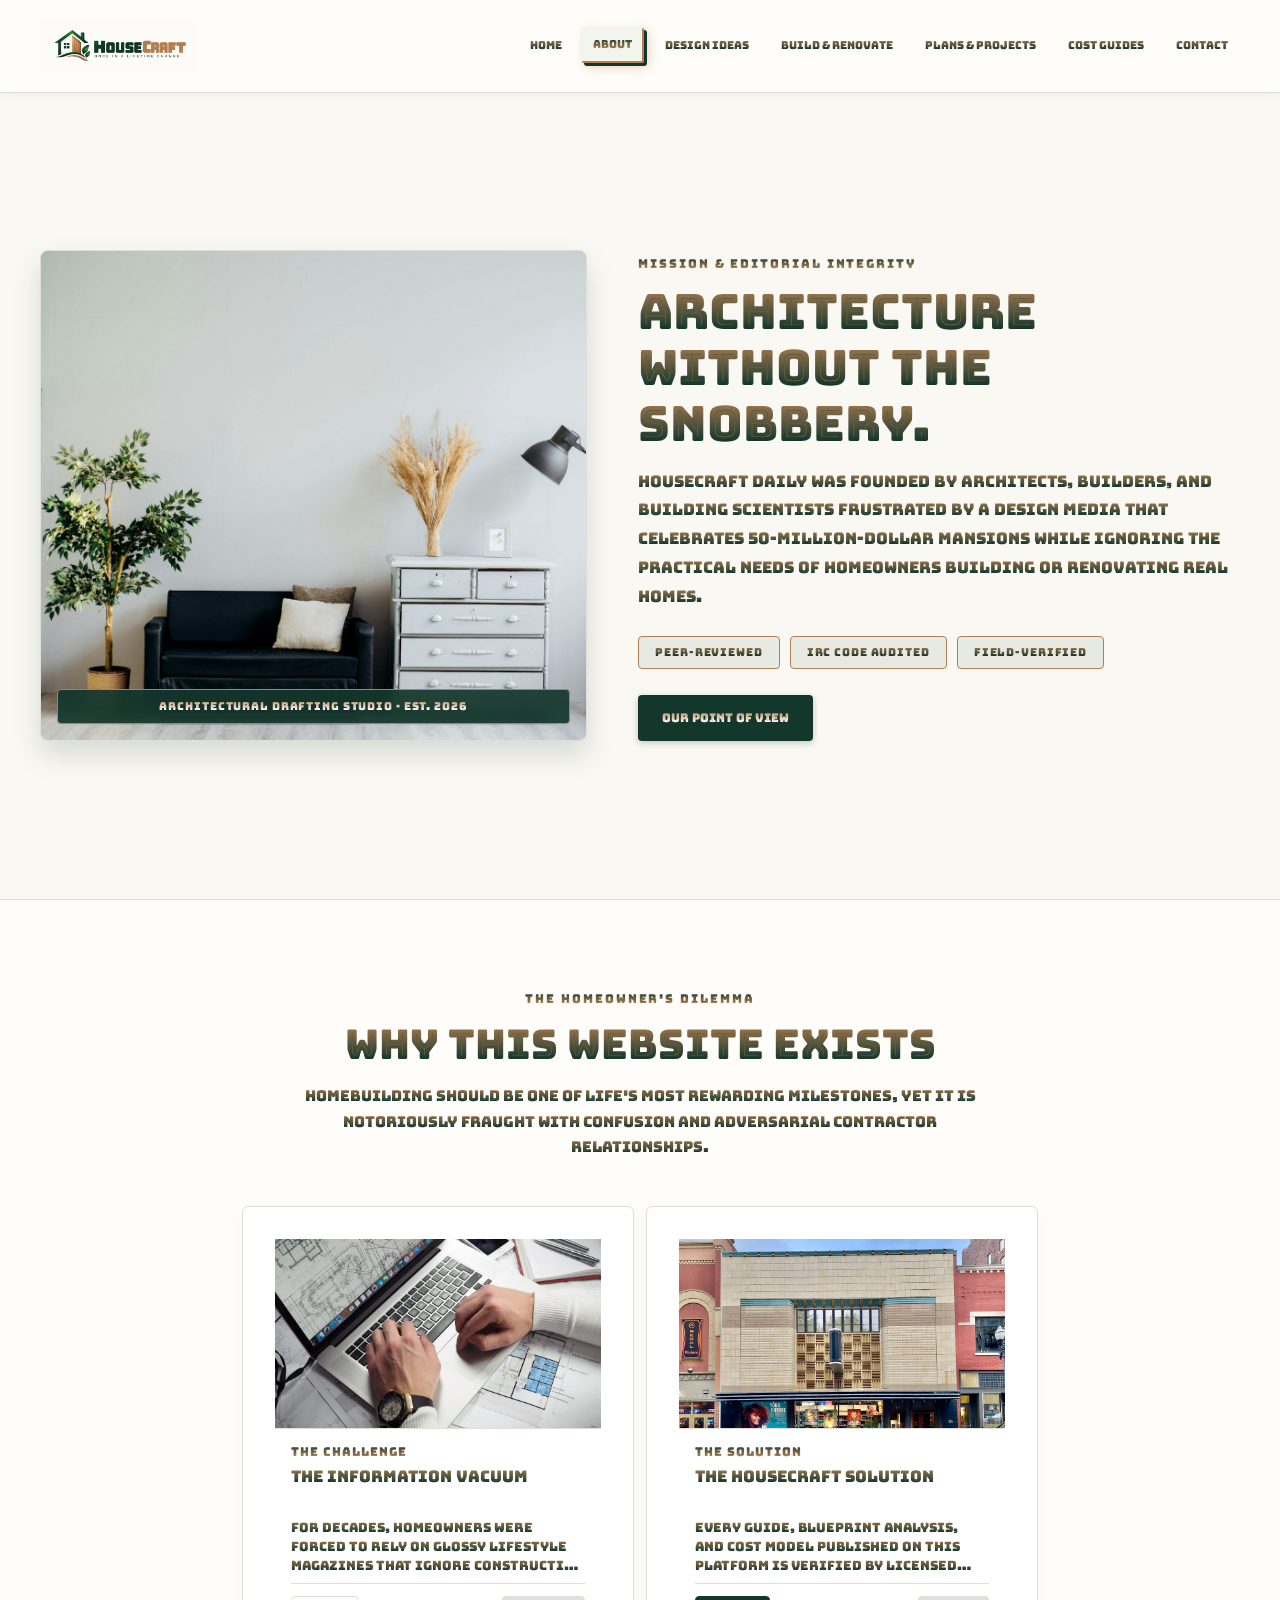
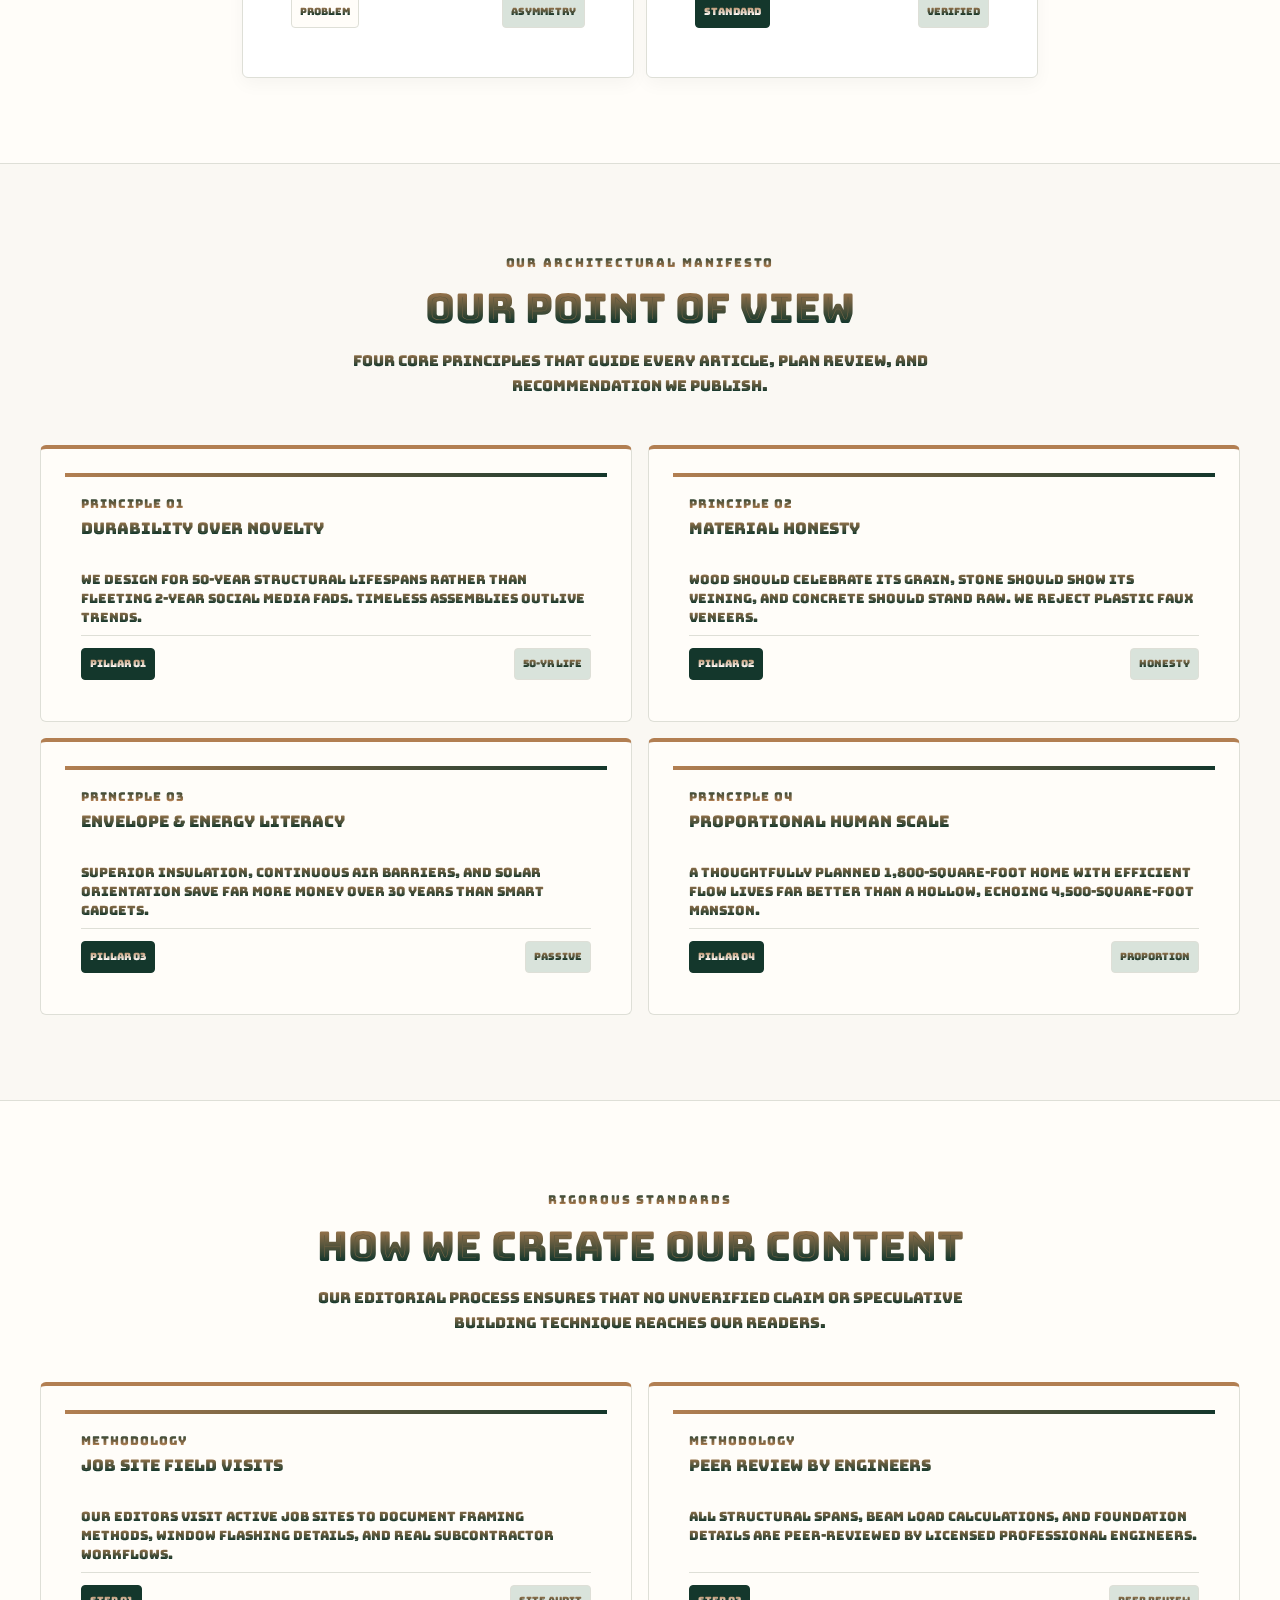
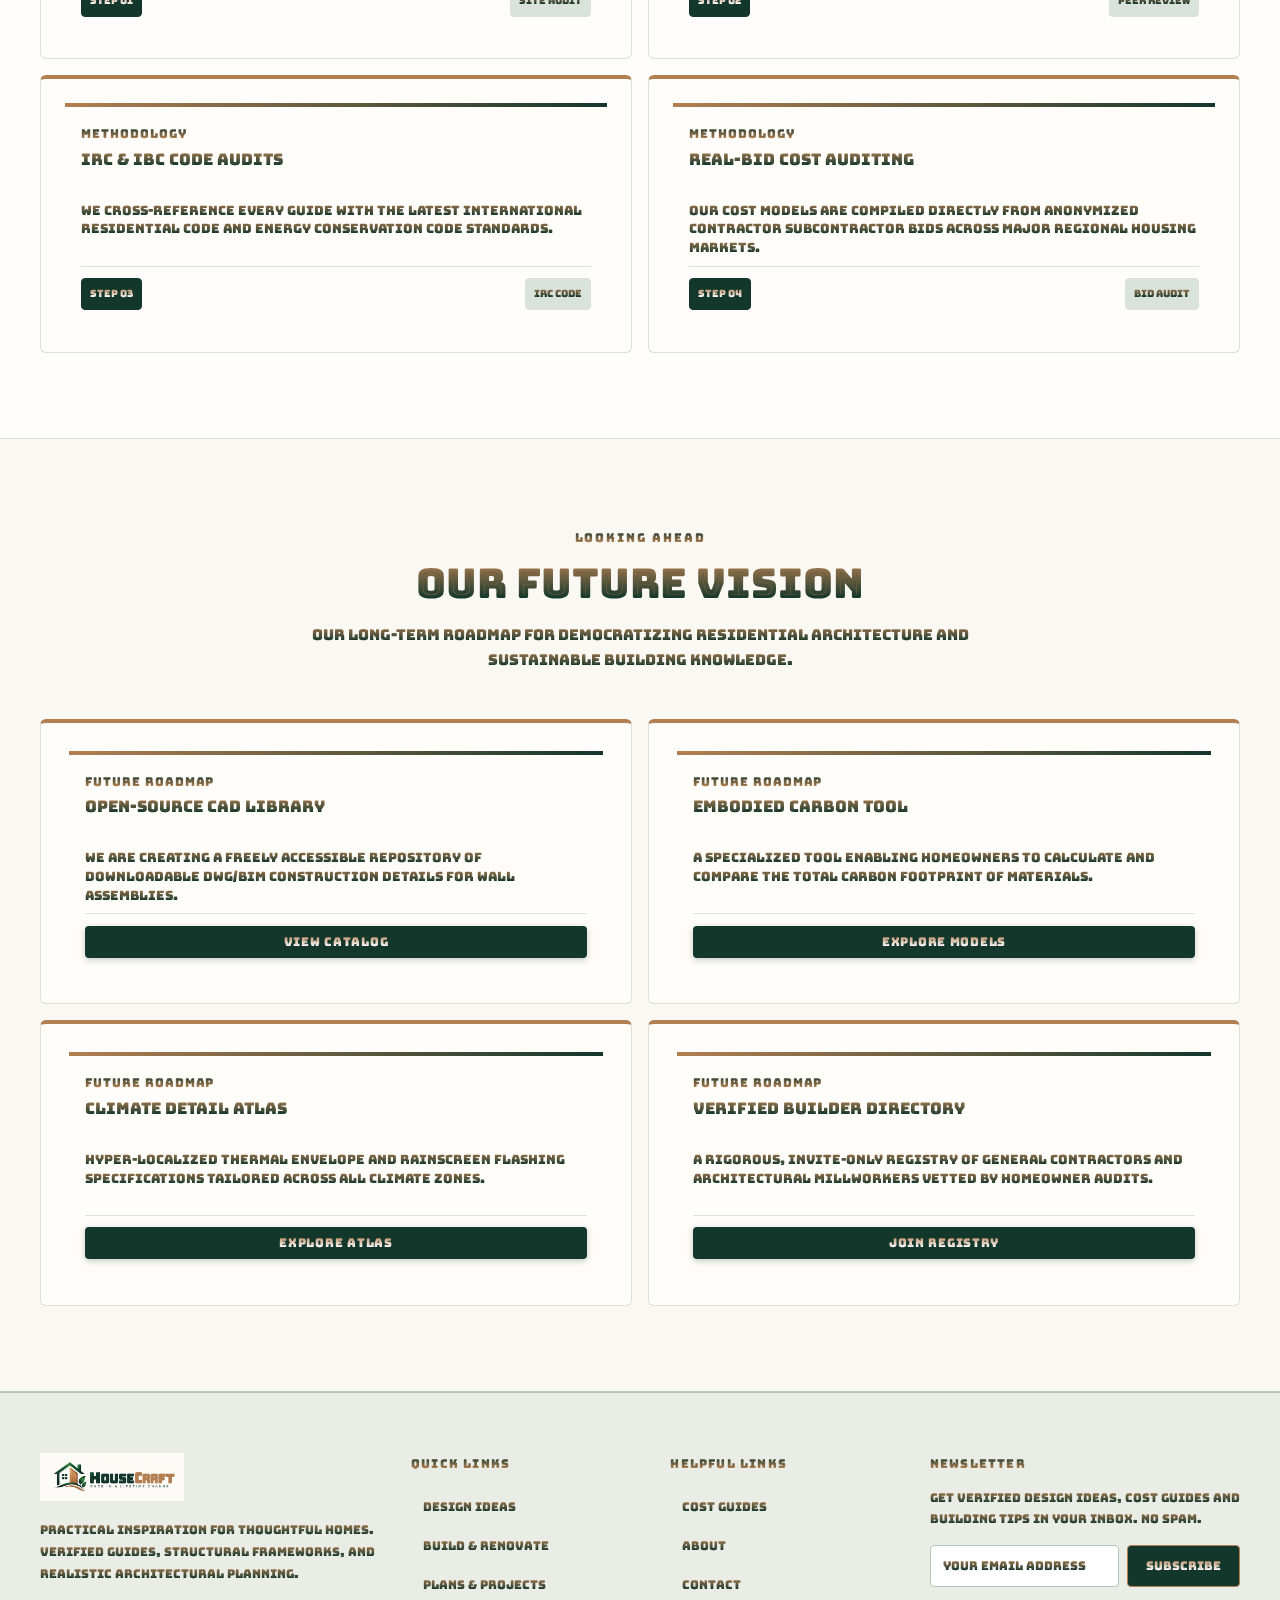
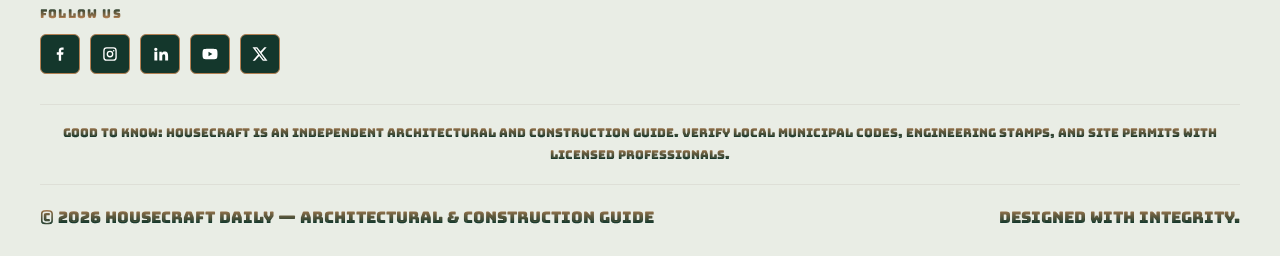
==== commit c05ec70e: "intfix" ====
--- a/about.html
+++ b/about.html
@@ -19,11 +19,11 @@
 <button class="menu-toggle" aria-label="Toggle navigation" aria-expanded="false">☰</button>
 <nav class="main-nav" aria-label="Main navigation">
 <a href="index.html" >Home</a>
+<a href="about.html" aria-current="page">About</a>
 <a href="design-ideas.html" >Design Ideas</a>
 <a href="build-renovate.html" >Build & Renovate</a>
 <a href="plans-projects.html" >Plans & Projects</a>
 <a href="cost-guides.html" >Cost Guides</a>
-<a href="about.html" aria-current="page">About</a>
 <a href="contact.html" >Contact</a>
 </nav>
 </div></header>
@@ -264,17 +264,6 @@
 <a class="social-btn" role="listitem" href="https://x.com/" target="_blank" rel="noopener" aria-label="X (Twitter)" title="X (Twitter)"><svg viewBox="0 0 24 24" aria-hidden="true"><path d="M17.800 3h3.100l-6.800 7.700L22 21h-6.200l-4.900-6.300L5.300 21H2.200l7.300-8.300L2 3h6.300l4.400 5.800L17.800 3zm-1.100 16.200h1.700L7.400 4.700H5.600l11.100 14.500z"/></svg></a>
 </div>
 </div>
-<div class="footer-col footer-links-col">
-<h3>Quick links</h3>
-<div class="footer-links-2col">
-<a href="design-ideas.html">Design Ideas</a>
-<a href="cost-guides.html">Cost Guides</a>
-<a href="build-renovate.html">Build &amp; Renovate</a>
-<a href="about.html">About</a>
-<a href="plans-projects.html">Plans &amp; Projects</a>
-<a href="contact.html">Contact</a>
-</div>
-</div>
 <div class="footer-col footer-newsletter-col">
 <h3>Newsletter</h3>
 <p class="footer-news-text">Get verified design ideas, cost guides and building tips in your inbox. No spam.</p>
@@ -285,6 +274,18 @@
 <span class="newsletter-msg" role="status" aria-live="polite"></span>
 </form>
 </div>
+<div class="footer-col footer-nav-col footer-nav-quick">
+<h3>Quick links</h3>
+<a href="design-ideas.html">Design Ideas</a>
+<a href="build-renovate.html">Build &amp; Renovate</a>
+<a href="plans-projects.html">Plans &amp; Projects</a>
+</div>
+<div class="footer-col footer-nav-col footer-nav-helpful">
+<h3>Helpful links</h3>
+<a href="cost-guides.html">Cost Guides</a>
+<a href="about.html">About</a>
+<a href="contact.html">Contact</a>
+</div>
 </div>
 <div class="wrap footer-note"><strong>Good to know:</strong> HouseCraft is an independent architectural and construction guide. Verify local municipal codes, engineering stamps, and site permits with licensed professionals.</div>
 <div class="wrap footer-bottom">
@@ -292,6 +293,9 @@
 <span>Designed with integrity.</span>
 </div>
 </footer>
+<button id="back-to-top" class="back-to-top" aria-label="Back to top" title="Back to top">
+  <svg viewBox="0 0 24 24" aria-hidden="true"><path d="M12 5l-7 7 1.41 1.41L11 8.83V19h2V8.83l4.59 4.58L19 12z"/></svg>
+</button>
 <script src="assets/site.js"></script>
 </body>
 </html>
--- a/assets/style.css
+++ b/assets/style.css
@@ -58,16 +58,21 @@
 html {
   scroll-behavior: smooth;
   font-size: 16px;
+  overflow-x: hidden;
+  max-width: 100%;
 }
 
 body {
   margin: 0;
+  padding-top: 92px;
   background: var(--paper);
   color: var(--text-body);
   font-family: 'Bungee Spice', cursive;
   font-palette: --logo-palette;
   font-size: 16px;
   line-height: 1.6;
+  overflow-x: hidden;
+  max-width: 100%;
 }
 
 /* ==========================================================================
@@ -142,9 +147,13 @@
 .site-header {
   background: var(--paper);
   border-bottom: 1px solid var(--line);
-  position: sticky;
+  position: fixed;
   top: 0;
-  z-index: 100;
+  left: 0;
+  right: 0;
+  width: 100%;
+  z-index: 1000;
+  box-shadow: 0 2px 10px rgba(20, 55, 44, 0.05);
 }
 
 .header-inner {
@@ -152,7 +161,8 @@
   align-items: center;
   justify-content: space-between;
   min-height: 92px;
-  gap: 24px;
+  gap: 20px;
+  position: relative;
 }
 
 .brand {
@@ -165,9 +175,9 @@
 }
 
 .brand-logo {
-  height: 54px;
+  height: 52px;
   width: auto;
-  max-width: 240px;
+  max-width: 220px;
   object-fit: contain;
   display: block;
 }
@@ -175,21 +185,18 @@
 .main-nav {
   display: flex;
   align-items: center;
-  gap: 12px;
+  gap: clamp(4px, 0.7vw, 8px);
 }
 
 .main-nav a {
-  font-size: 12px;
+  font-size: 11px;
   font-weight: 700;
   color: var(--muted);
   white-space: nowrap;
-  padding: 8px 12px;
+  padding: 7px clamp(6px, 0.8vw, 10px);
   border-radius: 3px;
   text-decoration: none;
-  border-top: 2px solid transparent;
-  border-left: 2px solid transparent;
-  border-right: 2px solid transparent;
-  border-bottom: 2px solid transparent;
+  border: 2px solid transparent;
   transition: all .2s ease;
 }
 
@@ -1131,18 +1138,29 @@
 }
 
 .colour-room-grid {
-  display: grid;
-  grid-template-columns: repeat(3, 1fr);
-  gap: 28px;
+  display: flex !important;
+  flex-wrap: wrap !important;
+  justify-content: center !important;
+  gap: 12px !important;
 }
 
 .colour-palette-card {
-  background: #ffffff;
-  border: 1px solid var(--line);
-  border-radius: 6px;
-  padding: 24px;
-  display: flex;
-  flex-direction: column;
+  background: #ffffff !important;
+  border: 1px solid var(--line) !important;
+  border-radius: 6px !important;
+  padding: 20px 18px !important;
+  display: flex !important;
+  flex-direction: column !important;
+  box-sizing: border-box !important;
+  transition: all .25s ease !important;
+  overflow: hidden !important;
+}
+
+.colour-palette-card:hover {
+  transform: translateY(-4px) !important;
+  border-right: 2px solid var(--ochre) !important;
+  border-bottom: 2px solid var(--ochre) !important;
+  box-shadow: 0 10px 22px rgba(20, 55, 44, 0.12) !important;
 }
 
 .colour-palette-card h3 {
@@ -1158,43 +1176,69 @@
 }
 
 .chips-row {
-  display: grid;
-  grid-template-columns: repeat(4, 1fr);
-  gap: 8px;
-  margin-bottom: 16px;
+  display: grid !important;
+  grid-template-columns: repeat(4, minmax(0, 1fr)) !important;
+  gap: 6px !important;
+  margin-bottom: 14px !important;
+  width: 100% !important;
+  box-sizing: border-box !important;
+  overflow: hidden !important;
 }
 
 .colour-chip {
-  height: 60px;
-  border-radius: 4px;
-  border: 1px solid rgba(0, 0, 0, 0.15);
-  display: flex;
-  align-items: flex-end;
-  padding: 4px;
-  font-size: 12px;
-  font-weight: 700;
+  height: 52px !important;
+  border-radius: 4px !important;
+  border: 1px solid rgba(0, 0, 0, 0.15) !important;
+  display: flex !important;
+  flex-direction: column !important;
+  justify-content: flex-end !important;
+  align-items: stretch !important;
+  padding: 3px !important;
+  min-width: 0 !important;
+  width: 100% !important;
+  box-sizing: border-box !important;
+  overflow: hidden !important;
 }
 
 .colour-chip span {
-  background: rgba(14, 35, 27, 0.88);
-  color: #ffffff;
-  padding: 2px 6px;
-  border-radius: 3px;
-  font-size: 12px;
-  letter-spacing: .04em;
-  display: inline-block;
-  box-shadow: 0 1px 3px rgba(0, 0, 0, 0.4);
+  background: rgba(14, 35, 27, 0.90) !important;
+  color: #ffffff !important;
+  padding: 2px 2px !important;
+  border-radius: 3px !important;
+  font-size: 10px !important;
+  letter-spacing: 0 !important;
+  display: block !important;
+  text-align: center !important;
+  white-space: nowrap !important;
+  overflow: hidden !important;
+  text-overflow: ellipsis !important;
+  width: 100% !important;
+  max-width: 100% !important;
+  box-sizing: border-box !important;
+  box-shadow: 0 1px 3px rgba(0, 0, 0, 0.4) !important;
 }
 
 .orientation-tag {
-  background: var(--sage);
-  color: var(--ink);
-  padding: 8px 12px;
-  border-radius: 4px;
-  font-size: 12px;
-  font-weight: 700;
-  border-left: 3px solid var(--ochre);
-  margin-top: auto;
+  background: var(--sage) !important;
+  color: var(--ink) !important;
+  padding: 0 12px !important;
+  border-radius: 4px !important;
+  font-size: 11px !important;
+  font-weight: 700 !important;
+  border: 1px solid var(--line) !important;
+  border-left: 4px solid var(--ochre) !important;
+  margin-top: auto !important;
+  height: 34px !important;
+  min-height: 34px !important;
+  max-height: 34px !important;
+  display: inline-flex !important;
+  align-items: center !important;
+  justify-content: center !important;
+  text-align: center !important;
+  width: 100% !important;
+  box-sizing: border-box !important;
+  letter-spacing: .06em !important;
+  text-transform: uppercase !important;
 }
 
 /* SECTION 3: Material & Texture Library */
@@ -1356,29 +1400,36 @@
 
 .moodboard-studio {
   display: grid;
-  grid-template-columns: 1fr 1.3fr;
+  grid-template-columns: 1fr 1.25fr;
   gap: 32px;
+  align-items: stretch;
 }
 
 .moodboard-controls {
   background: #ffffff;
   border: 1px solid var(--line);
   border-radius: 6px;
-  padding: 28px;
+  padding: clamp(20px, 3vw, 28px);
+  box-sizing: border-box;
 }
 
 .moodboard-controls h3 {
   font-size: 18px;
-  margin: 0 0 16px;
+  margin: 0 0 18px;
+  color: var(--ink);
 }
 
 .swatch-group {
   margin-bottom: 20px;
 }
 
+.swatch-group:last-child {
+  margin-bottom: 0;
+}
+
 .swatch-group label {
   display: block;
-  font-size: 12px;
+  font-size: 11px;
   font-weight: 700;
   color: var(--ink);
   margin-bottom: 8px;
@@ -1389,10 +1440,13 @@
   display: flex;
   flex-wrap: wrap;
   gap: 8px;
+  width: 100%;
 }
 
 .swatch-btn {
-  padding: 7px 12px;
+  flex: 1 1 calc(50% - 8px);
+  min-width: 120px;
+  padding: 8px 12px;
   font-size: 12px;
   font-weight: 700;
   border: 1px solid var(--line);
@@ -1401,6 +1455,12 @@
   cursor: pointer;
   color: var(--ink);
   transition: all .2s ease;
+  text-align: center;
+  display: inline-flex;
+  align-items: center;
+  justify-content: center;
+  min-height: 38px;
+  box-sizing: border-box;
 }
 
 .swatch-btn.active,
@@ -1414,45 +1474,74 @@
   background: var(--cream);
   border: 2px dashed var(--line);
   border-radius: 6px;
-  padding: 28px;
+  padding: clamp(20px, 3vw, 28px);
   display: flex;
   flex-direction: column;
   justify-content: space-between;
+  box-sizing: border-box;
 }
 
 .canvas-preview-grid {
   display: grid;
   grid-template-columns: repeat(2, 1fr);
-  gap: 16px;
+  gap: 14px;
   margin-bottom: 20px;
+  width: 100%;
+  box-sizing: border-box;
 }
 
 .canvas-card {
   background: #ffffff;
   border: 1px solid var(--line);
   border-radius: 4px;
-  padding: 16px;
+  padding: 14px 12px;
   text-align: center;
+  display: flex;
+  flex-direction: column;
+  justify-content: center;
+  align-items: center;
+  min-width: 0;
+  overflow: hidden;
+  box-sizing: border-box;
 }
 
 .canvas-card-label {
-  font-size: 12px;
+  font-size: 11px;
   color: var(--muted);
   font-weight: 700;
+  letter-spacing: .06em;
   margin-bottom: 6px;
 }
 
 .canvas-card-val {
-  font-size: 14px;
+  font-size: 13px;
   color: var(--ink);
   font-weight: 700;
-}
-
-.canvas-color-sample {
-  height: 48px;
-  border-radius: 4px;
-  margin: 8px 0;
-  border: 1px solid rgba(0,0,0,0.1);
+  word-break: break-word;
+  line-height: 1.35;
+}
+
+
+.moodboard-actions {
+  display: flex;
+  flex-wrap: wrap;
+  gap: 12px;
+  align-items: center;
+  margin-top: 24px;
+  width: 100%;
+}
+
+.moodboard-btn {
+  flex: 1 1 200px;
+  min-height: 42px;
+  padding: 10px 18px;
+  display: inline-flex;
+  align-items: center;
+  justify-content: center;
+  text-align: center;
+  box-sizing: border-box;
+  font-size: 13px;
+  font-weight: 700;
 }
 
 /* ==========================================================================
@@ -1529,7 +1618,7 @@
   background: #ffffff;
   border: 1px solid var(--line);
   border-radius: 6px;
-  padding: 24px;
+  padding: 0;
   display: flex;
   flex-direction: column;
   transition: all .25s ease;
@@ -1547,7 +1636,7 @@
   font-weight: 700;
   padding: 4px 10px;
   border-radius: 3px;
-  margin-bottom: 12px;
+  margin: 0;
   width: fit-content;
 }
 
@@ -2036,50 +2125,70 @@
 }
 
 .plot-split {
-  display: grid;
-  grid-template-columns: 1.2fr 1fr;
-  gap: 36px;
-  align-items: center;
+  display: grid !important;
+  grid-template-columns: 1.15fr 1fr !important;
+  gap: clamp(20px, 3.5vw, 36px) !important;
+  align-items: stretch !important;
+  width: 100% !important;
 }
 
 .plot-diagram-box {
-  background: #ffffff;
-  border: 1px solid var(--line);
-  border-radius: 6px;
-  padding: 24px;
-  box-shadow: 0 6px 18px rgba(0,0,0,0.06);
+  background: #ffffff !important;
+  border: 1px solid var(--line) !important;
+  border-radius: 6px !important;
+  padding: 0 !important;
+  box-shadow: 0 6px 18px rgba(0,0,0,0.06) !important;
+  position: relative !important;
+  min-height: 420px !important;
+  overflow: hidden !important;
+  display: flex !important;
 }
 
 .plot-diagram-box img {
-  width: 100%;
-  height: 260px;
-  object-fit: contain;
+  width: 100% !important;
+  height: 100% !important;
+  object-fit: cover !important;
+  display: block !important;
 }
 
 .plot-criteria-list {
-  display: flex;
-  flex-direction: column;
-  gap: 16px;
+  display: flex !important;
+  flex-direction: column !important;
+  gap: 14px !important;
+  justify-content: space-between !important;
 }
 
 .plot-criterion {
-  background: #ffffff;
-  border: 1px solid var(--line);
-  border-radius: 6px;
-  padding: 16px 20px;
-  border-left: 4px solid var(--ochre);
+  background: #ffffff !important;
+  border: 1px solid var(--line) !important;
+  border-radius: 6px !important;
+  padding: clamp(12px, 1.8vw, 16px) clamp(14px, 2vw, 20px) !important;
+  border-left: 4px solid var(--ochre) !important;
+  box-sizing: border-box !important;
 }
 
 .plot-criterion h4 {
-  font-size: 15px;
-  margin: 0 0 4px;
+  font-size: clamp(13.5px, 1.4vw, 15px) !important;
+  margin: 0 0 4px !important;
+  color: var(--ink) !important;
 }
 
 .plot-criterion p {
-  font-size: 12px;
-  color: var(--text-muted);
-  line-height: 1.5;
-  margin: 0;
+  font-size: clamp(11.5px, 1.1vw, 12.5px) !important;
+  color: var(--text-muted) !important;
+  line-height: 1.5 !important;
+  margin: 0 !important;
+}
+
+@media (max-width: 900px) {
+  .plot-split {
+    grid-template-columns: 1fr !important;
+    gap: 24px !important;
+  }
+  .plot-diagram-box {
+    min-height: 0 !important;
+    height: clamp(240px, 48vw, 340px) !important;
+  }
 }
 
 /* SECTION 4: Project Case Files */
@@ -2273,26 +2382,38 @@
   background: #ffffff;
   border: 1px solid var(--line);
   border-radius: 6px;
-  padding: 28px;
+  padding: clamp(16px, 3.5vw, 28px);
   margin-bottom: 35px;
+  box-shadow: 0 4px 16px rgba(20, 55, 44, 0.05);
 }
 
 .budget-bar-track {
-  height: 28px;
-  border-radius: 4px;
+  height: 22px;
+  border-radius: 6px;
   display: flex;
   overflow: hidden;
-  margin-bottom: 16px;
+  margin-bottom: 20px;
+  background: var(--paper);
+  border: 1px solid var(--line);
+  width: 100%;
+  box-sizing: border-box;
+  box-shadow: inset 0 1px 3px rgba(0, 0, 0, 0.06);
 }
 
 .budget-seg {
   height: 100%;
-  display: flex;
-  align-items: center;
-  justify-content: center;
-  font-size: 12px;
-  font-weight: 700;
-  color: #ffffff;
+  position: relative;
+  transition: opacity .2s ease, filter .2s ease;
+  cursor: default;
+}
+
+.budget-seg:hover {
+  opacity: 0.92;
+  filter: brightness(1.08);
+}
+
+.budget-seg span {
+  display: none !important;
 }
 
 .seg-1 { background: #14372c; }
@@ -2301,6 +2422,94 @@
 .seg-4 { background: #4d675e; }
 .seg-5 { background: #8e623b; }
 .seg-6 { background: #6b867c; }
+
+/* Budget Bar Legend - Modern Unified Key */
+.budget-bar-legend {
+  display: grid;
+  grid-template-columns: repeat(6, 1fr);
+  gap: 14px;
+  padding-top: 4px;
+  width: 100%;
+  align-items: center;
+}
+
+.legend-item {
+  display: inline-flex;
+  align-items: center;
+  gap: 8px;
+  font-size: 12.5px;
+  color: var(--ink);
+  white-space: nowrap;
+  line-height: 1.3;
+  min-width: 0;
+}
+
+.legend-dot {
+  width: 10px;
+  height: 10px;
+  border-radius: 3px;
+  flex-shrink: 0;
+  box-shadow: 0 1px 2px rgba(0, 0, 0, 0.18);
+}
+
+.seg-1-dot { background: #14372c; }
+.seg-2-dot { background: #1e4d3e; }
+.seg-3-dot { background: #b27f52; }
+.seg-4-dot { background: #4d675e; }
+.seg-5-dot { background: #8e623b; }
+.seg-6-dot { background: #6b867c; }
+
+.legend-pct {
+  font-weight: 700;
+  color: var(--ink);
+  font-size: 12.5px;
+  margin-right: 2px;
+}
+
+.legend-label {
+  color: var(--text-muted);
+  font-size: 12px;
+}
+
+@media (max-width: 900px) {
+  .budget-bar-legend {
+    grid-template-columns: repeat(3, 1fr) !important;
+    gap: 12px 18px !important;
+  }
+  .legend-item {
+    font-size: 12px !important;
+    gap: 7px !important;
+  }
+}
+
+@media (max-width: 640px) {
+  .budget-bar-wrap {
+    padding: 18px 16px !important;
+    margin-bottom: 26px !important;
+  }
+  .budget-bar-track {
+    height: 18px !important;
+    margin-bottom: 16px !important;
+  }
+  .budget-bar-legend {
+    grid-template-columns: repeat(2, minmax(0, 1fr)) !important;
+    gap: 10px 14px !important;
+  }
+  .legend-item {
+    font-size: 11px !important;
+    gap: 6px !important;
+    min-width: 0 !important;
+  }
+  .legend-pct {
+    font-size: 11px !important;
+  }
+  .legend-label {
+    font-size: 11px !important;
+    white-space: nowrap !important;
+    overflow: hidden !important;
+    text-overflow: ellipsis !important;
+  }
+}
 
 .budget-cards-grid {
   display: grid;
@@ -2430,26 +2639,31 @@
 .calc-container {
   display: grid;
   grid-template-columns: 1.1fr 1fr;
-  gap: 36px;
+  gap: clamp(20px, 3.5vw, 36px);
+  width: 100%;
+  box-sizing: border-box;
 }
 
 .calc-inputs-box {
   background: #ffffff;
   border: 1px solid var(--line);
   border-radius: 6px;
-  padding: 32px;
+  padding: clamp(18px, 3.5vw, 32px);
+  box-sizing: border-box;
+  box-shadow: 0 4px 16px rgba(20, 55, 44, 0.05);
 }
 
 .calc-group {
-  margin-bottom: 22px;
+  margin-bottom: 20px;
 }
 
 .calc-group label {
   display: block;
-  font-size: 13px;
+  font-size: 12.5px;
   font-weight: 700;
   margin-bottom: 8px;
   color: var(--ink);
+  letter-spacing: .03em;
 }
 
 .calc-group input[type="number"],
@@ -2461,64 +2675,119 @@
   font-size: 14px;
   color: var(--ink);
   background: var(--paper);
+  box-sizing: border-box;
 }
 
 .calc-results-box {
   background: var(--ink);
   color: #ffffff;
   border-radius: 6px;
-  padding: 32px;
+  padding: clamp(20px, 4vw, 32px);
   border-right: 3px solid var(--ochre);
   border-bottom: 3px solid var(--ochre);
   display: flex;
   flex-direction: column;
   justify-content: space-between;
+  box-sizing: border-box;
+  box-shadow: 0 6px 20px rgba(20, 55, 44, 0.12);
 }
 
 .calc-results-box h3 {
   color: var(--ochre);
   font-palette: --logo-palette-ochre;
-  font-size: 18px;
-  margin: 0 0 16px;
+  font-size: clamp(16px, 2.5vw, 20px);
+  margin: 0 0 14px;
 }
 
 .calc-total-wrap {
-  margin-bottom: 24px;
+  margin-bottom: 22px;
 }
 
 .calc-total-label {
-  font-size: 12px;
+  font-size: 11px;
   color: var(--sage);
   text-transform: uppercase;
-  letter-spacing: .1em;
+  letter-spacing: .08em;
+  display: block;
+  margin-bottom: 6px;
 }
 
 .calc-total-val {
-  font-size: 38px;
+  font-size: clamp(26px, 5.5vw, 38px);
   color: #ffffff;
   font-family: var(--serif);
   font-palette: --logo-palette-light;
   display: block;
+  line-height: 1.15;
+  white-space: nowrap;
+  overflow: hidden;
+  text-overflow: ellipsis;
 }
 
 .calc-sub-grid {
   display: grid;
-  grid-template-columns: repeat(3, 1fr);
-  gap: 16px;
+  grid-template-columns: repeat(3, minmax(0, 1fr));
+  gap: 14px;
   border-top: 1px solid rgba(255, 255, 255, 0.15);
-  padding-top: 20px;
+  padding-top: 18px;
+  width: 100%;
+  box-sizing: border-box;
 }
 
 .calc-sub-item span {
-  font-size: 12px;
+  font-size: 11.5px;
   color: var(--sage);
   display: block;
   margin-bottom: 4px;
+  line-height: 1.25;
 }
 
 .calc-sub-item strong {
-  font-size: 18px;
+  font-size: clamp(14px, 2.2vw, 18px);
   color: #ffffff;
+  display: block;
+  white-space: nowrap;
+}
+
+@media (max-width: 900px) {
+  .calc-container {
+    grid-template-columns: 1fr;
+    gap: 24px;
+  }
+}
+
+@media (max-width: 640px) {
+  .calc-sub-grid {
+    grid-template-columns: 1fr;
+    gap: 8px;
+  }
+  .calc-sub-item {
+    display: flex;
+    justify-content: space-between;
+    align-items: center;
+    padding: 8px 0;
+    border-bottom: 1px dashed rgba(255, 255, 255, 0.14);
+  }
+  .calc-sub-item:last-child {
+    border-bottom: none;
+  }
+  .calc-sub-item span {
+    margin-bottom: 0;
+    font-size: 12.5px;
+  }
+  .calc-sub-item strong {
+    font-size: 14.5px;
+  }
+  .calc-results-footer {
+    flex-direction: column !important;
+    align-items: stretch !important;
+    gap: 12px !important;
+  }
+  .calc-results-footer .button {
+    width: 100% !important;
+    text-align: center !important;
+    justify-content: center !important;
+  }
 }
 
 /* SECTION 5: Hidden Costs & Contingency */
@@ -3052,10 +3321,29 @@
 
 .footer-grid {
   display: grid;
-  grid-template-columns: 1.3fr 1.2fr 1.3fr;
-  gap: 48px;
+  grid-template-columns: 1.35fr 0.9fr 0.9fr 1.25fr;
+  grid-template-areas: "brand quicklinks helpful newsletter";
+  gap: 36px;
   padding-bottom: 30px;
   align-items: start;
+}
+
+.footer-brand-col {
+  grid-area: brand;
+}
+
+.footer-newsletter-col {
+  grid-area: newsletter;
+}
+
+.footer-nav-quick,
+.footer-links-col .footer-nav-col:first-child {
+  grid-area: quicklinks;
+}
+
+.footer-nav-helpful,
+.footer-links-col .footer-nav-col:last-child {
+  grid-area: helpful;
 }
 
 .footer-col {
@@ -3072,7 +3360,7 @@
   font-size: 12px;
   line-height: 1.8;
   color: var(--muted);
-  max-width: 320px;
+  max-width: 440px;
   margin: 12px 0 0;
 }
 
@@ -3090,12 +3378,31 @@
   margin-bottom: 12px;
 }
 
+.footer-links-col {
+  display: contents;
+}
+
+.footer-nav-col {
+  display: flex;
+  flex-direction: column;
+}
+
+.footer-nav-col h3 {
+  margin: 4px 0 16px;
+  font-size: 12px;
+  letter-spacing: .1em;
+  text-transform: uppercase;
+  color: var(--ochre);
+  font-palette: --logo-palette-ochre;
+}
+
 .footer-links-2col {
   display: grid;
   grid-template-columns: 1fr 1fr;
   gap: 4px 20px;
 }
 
+.footer-grid .footer-nav-col a,
 .footer-grid .footer-links-2col a {
   display: block;
   font-size: 12px;
@@ -3108,6 +3415,7 @@
   width: fit-content;
 }
 
+.footer-grid .footer-nav-col a:hover,
 .footer-grid .footer-links-2col a:hover {
   color: var(--ochre);
   background: rgba(255, 255, 255, 0.6);
@@ -3295,25 +3603,59 @@
 }
 
 .tier-trade-block {
-  background: #ffffff;
-  border: 1px solid var(--line);
-  border-radius: 6px;
-  padding: 26px;
-  box-shadow: 0 4px 16px rgba(0,0,0,0.04);
+  background: #ffffff !important;
+  border: 1px solid var(--line) !important;
+  border-radius: 6px !important;
+  padding: clamp(16px, 3.5vw, 26px) !important;
+  box-shadow: 0 4px 16px rgba(0,0,0,0.04) !important;
+  box-sizing: border-box !important;
 }
 
 .tier-trade-header {
-  display: flex;
-  justify-content: space-between;
-  align-items: baseline;
-  margin-bottom: 20px;
-  border-bottom: 2px solid var(--ochre);
-  padding-bottom: 10px;
+  display: flex !important;
+  justify-content: space-between !important;
+  align-items: center !important;
+  flex-wrap: wrap !important;
+  gap: 10px 16px !important;
+  margin-bottom: 20px !important;
+  border-bottom: 2px solid var(--ochre) !important;
+  padding-bottom: 12px !important;
 }
 
 .tier-trade-header h3 {
-  margin: 0;
-  font-size: 18px;
+  margin: 0 !important;
+  font-size: clamp(15.5px, 3.5vw, 20px) !important;
+  line-height: 1.3 !important;
+  color: var(--ink) !important;
+}
+
+.tier-trade-header .badge-pill,
+.tier-trade-header .trade-badge {
+  flex-shrink: 0 !important;
+  width: auto !important;
+  max-width: 100% !important;
+  padding: 0 14px !important;
+  height: 32px !important;
+  line-height: 32px !important;
+  font-size: 11px !important;
+  letter-spacing: .06em !important;
+  white-space: nowrap !important;
+  display: inline-flex !important;
+  align-items: center !important;
+  justify-content: center !important;
+  box-sizing: border-box !important;
+}
+
+@media (max-width: 640px) {
+  .tier-trade-header {
+    flex-direction: column !important;
+    align-items: flex-start !important;
+    gap: 8px !important;
+  }
+  .tier-trade-header .badge-pill,
+  .tier-trade-header .trade-badge {
+    align-self: flex-start !important;
+  }
 }
 
 .tier-cards-row {
@@ -3458,73 +3800,104 @@
   color: var(--ink);
 }
 
-/* Contractor Safety Feature Cards */
-.contractor-feature-grid {
-  display: grid;
-  grid-template-columns: 1.1fr 1fr;
-  gap: 32px;
-  align-items: center;
+/* Contractor Safety Feature Cards (Working With Contractors) */
+.contractor-feature-grid,
+.vetting-split {
+  display: grid !important;
+  grid-template-columns: 1fr 1.15fr !important;
+  gap: clamp(24px, 3.5vw, 40px) !important;
+  align-items: stretch !important;
+  width: 100% !important;
 }
 
 .contractor-photo-card {
-  border-radius: 6px;
-  overflow: hidden;
-  position: relative;
-  box-shadow: 0 8px 24px rgba(0,0,0,0.1);
-  height: 360px;
+  border-radius: 6px !important;
+  overflow: hidden !important;
+  position: relative !important;
+  box-shadow: 0 8px 24px rgba(20, 55, 44, 0.12) !important;
+  border: 1px solid var(--line) !important;
+  min-height: 420px !important;
+  height: 100% !important;
+  background: var(--ink) !important;
+  display: flex !important;
 }
 
 .contractor-photo-card img {
-  width: 100%;
-  height: 100%;
-  object-fit: cover;
+  position: absolute !important;
+  inset: 0 !important;
+  width: 100% !important;
+  height: 100% !important;
+  object-fit: cover !important;
+  display: block !important;
 }
 
 .contractor-badge-pill {
-  position: absolute;
-  bottom: 18px;
-  left: 18px;
-  background: rgba(20, 55, 44, 0.94);
-  color: #ffffff;
-  padding: 8px 16px;
-  border-radius: 4px;
-  font-size: 12px;
-  font-weight: 700;
-  border: 1px solid var(--ochre);
+  position: absolute !important;
+  bottom: 18px !important;
+  left: 18px !important;
+  right: auto !important;
+  max-width: calc(100% - 36px) !important;
+  background: rgba(20, 55, 44, 0.94) !important;
+  color: #ffffff !important;
+  font-palette: --logo-palette-light !important;
+  padding: 8px 14px !important;
+  border-radius: 4px !important;
+  font-size: 11px !important;
+  font-weight: 700 !important;
+  letter-spacing: .04em !important;
+  border: 1px solid var(--ochre) !important;
+  box-shadow: 0 4px 14px rgba(0, 0, 0, 0.3) !important;
+  white-space: nowrap !important;
+  overflow: hidden !important;
+  text-overflow: ellipsis !important;
+  z-index: 2 !important;
+  box-sizing: border-box !important;
 }
 
 .contract-models-list {
-  display: flex;
-  flex-direction: column;
-  gap: 16px;
+  display: flex !important;
+  flex-direction: column !important;
+  gap: 14px !important;
+  justify-content: space-between !important;
+  height: 100% !important;
+  width: 100% !important;
 }
 
 .contract-model-card {
-  background: #ffffff;
-  border: 1px solid var(--line);
-  border-radius: 6px;
-  padding: 20px;
-  border-left: 4px solid var(--ink);
-  transition: all .2s ease;
+  background: #ffffff !important;
+  border: 1px solid var(--line) !important;
+  border-radius: 6px !important;
+  padding: clamp(16px, 2vw, 22px) 20px !important;
+  border-left: 4px solid var(--ink) !important;
+  transition: transform .2s ease, box-shadow .2s ease, border-color .2s ease !important;
+  display: flex !important;
+  flex-direction: column !important;
+  justify-content: center !important;
+  flex: 1 1 auto !important;
+  box-sizing: border-box !important;
 }
 
 .contract-model-card:hover {
-  border-left-color: var(--ochre);
-  border-right: 2px solid var(--ochre);
-  border-bottom: 2px solid var(--ochre);
-  box-shadow: 0 6px 18px rgba(0,0,0,0.06);
+  border-left-color: var(--ochre) !important;
+  border-right: 2px solid var(--ochre) !important;
+  border-bottom: 2px solid var(--ochre) !important;
+  box-shadow: 0 6px 18px rgba(20, 55, 44, 0.08) !important;
+  transform: translateY(-2px) !important;
 }
 
 .contract-model-card h4 {
-  font-size: 15px;
-  margin: 0 0 6px;
+  font-size: clamp(14px, 1.4vw, 16px) !important;
+  line-height: 1.3 !important;
+  margin: 0 0 8px !important;
+  color: var(--ink) !important;
+  font-palette: --logo-palette !important;
 }
 
 .contract-model-card p {
-  font-size: 12px;
-  color: var(--text-muted);
-  line-height: 1.5;
-  margin: 0;
+  font-size: 12.5px !important;
+  color: var(--text-muted) !important;
+  line-height: 1.55 !important;
+  margin: 0 !important;
 }
 
 /* ==========================================================================
@@ -3566,6 +3939,7 @@
   .moodboard-studio,
   .build-hero-split,
   .behind-walls-layout,
+  .contractor-feature-grid,
   .vetting-split,
   .drafting-hero-grid,
   .plot-split,
@@ -3587,15 +3961,21 @@
     grid-template-columns: repeat(2, 1fr);
   }
 
+  body {
+    padding-top: 76px;
+  }
+
   .footer-grid {
-    grid-template-columns: 1fr 1fr;
-    gap: 30px;
-  }
-}
-
-@media (max-width: 820px) {
+    grid-template-columns: 1fr 1fr !important;
+    grid-template-areas:
+      "brand      newsletter"
+      "quicklinks helpful" !important;
+    gap: 32px 40px !important;
+    align-items: start !important;
+  }
   .header-inner {
     min-height: 76px;
+    position: relative;
   }
   .menu-toggle {
     display: block;
@@ -3612,6 +3992,8 @@
     flex-direction: column;
     align-items: stretch;
     gap: 6px;
+    box-shadow: 0 10px 25px rgba(20, 55, 44, 0.12);
+    z-index: 999;
   }
   .main-nav.open {
     display: flex;
@@ -3619,6 +4001,16 @@
   .main-nav a {
     padding: 11px 14px;
     font-size: 13px;
+  }
+}
+
+@media (max-width: 820px) {
+  .footer-grid {
+    grid-template-columns: 1fr 1fr !important;
+    grid-template-areas:
+      "brand      newsletter"
+      "quicklinks helpful" !important;
+    gap: 32px 36px !important;
   }
 }
 
@@ -3662,8 +4054,62 @@
   .style-deep-card {
     grid-template-columns: 1fr;
   }
+  .intake-form-grid .form-full {
+    grid-column: span 1 !important;
+  }
   .home-hero-inner {
     padding: 24px;
+  }
+  .moodboard-actions {
+    flex-direction: column !important;
+    width: 100% !important;
+  }
+  .moodboard-btn {
+    width: 100% !important;
+    flex: 1 1 100% !important;
+  }
+  .swatch-btn {
+    flex: 1 1 calc(50% - 6px) !important;
+    min-width: 110px !important;
+    font-size: 11px !important;
+    padding: 7px 8px !important;
+  }
+  .canvas-preview-grid {
+    grid-template-columns: 1fr !important;
+    gap: 10px !important;
+  }
+  .calc-results-footer {
+    flex-direction: column !important;
+    align-items: stretch !important;
+  }
+  .calc-results-footer .button {
+    width: 100% !important;
+    text-align: center !important;
+    justify-content: center !important;
+  }
+  .map-actions {
+    flex-direction: column !important;
+  }
+  .map-actions .button {
+    width: 100% !important;
+    flex: 1 1 100% !important;
+  }
+  .readiness-status,
+  .impact-cost,
+  .badge-pill {
+    font-size: 9.5px !important;
+    padding: 0 6px !important;
+  }
+  .contractor-photo-card {
+    height: 240px !important;
+    min-height: 0 !important;
+  }
+  .contractor-badge-pill {
+    left: 12px !important;
+    bottom: 12px !important;
+    max-width: calc(100% - 24px) !important;
+    padding: 6px 10px !important;
+    font-size: 10px !important;
   }
   .footer-grid {
     grid-template-columns: 1fr;
@@ -3690,23 +4136,16 @@
 .room-grid,
 .impact-grid,
 .journey-track,
-.styles-deep-grid,
 .colour-room-grid,
 .material-macro-grid,
 .readiness-grid,
 .timeline-phases,
-.inspection-grid,
-.plan-catalog-grid,
-.intelligence-grid,
 .cases-grid,
 .plan-comp-gallery,
 .budget-cards-grid,
 .components-grid,
 .tier-cards-row,
-.hidden-costs-grid,
 .why-exists-grid,
-.creation-steps,
-.vision-grid,
 .next-steps-track,
 .transformation-wrap {
   display: flex !important;
@@ -3723,23 +4162,16 @@
 .room-grid > *,
 .impact-grid > *,
 .journey-track > *,
-.styles-deep-grid > *,
 .colour-room-grid > *,
 .material-macro-grid > *,
 .readiness-grid > *,
 .timeline-phases > *,
-.inspection-grid > *,
-.plan-catalog-grid > *,
-.intelligence-grid > *,
 .cases-grid > *,
 .plan-comp-gallery > *,
 .budget-cards-grid > *,
 .components-grid > *,
 .tier-cards-row > *,
-.hidden-costs-grid > *,
 .why-exists-grid > *,
-.creation-steps > *,
-.vision-grid > *,
 .next-steps-track > *,
 .transformation-wrap > * {
   /* Exactly 3 cards per row on desktop with 12px gap */
@@ -3753,29 +4185,22 @@
 
 @media (max-width: 992px) {
   .card-grid-3 > *,
-.style-grid > *,
-.room-grid > *,
-.impact-grid > *,
-.journey-track > *,
-.styles-deep-grid > *,
-.colour-room-grid > *,
-.material-macro-grid > *,
-.readiness-grid > *,
-.timeline-phases > *,
-.inspection-grid > *,
-.plan-catalog-grid > *,
-.intelligence-grid > *,
-.cases-grid > *,
-.plan-comp-gallery > *,
-.budget-cards-grid > *,
-.components-grid > *,
-.tier-cards-row > *,
-.hidden-costs-grid > *,
-.why-exists-grid > *,
-.creation-steps > *,
-.vision-grid > *,
-.next-steps-track > *,
-.transformation-wrap > * {
+  .style-grid > *,
+  .room-grid > *,
+  .impact-grid > *,
+  .journey-track > *,
+  .colour-room-grid > *,
+  .material-macro-grid > *,
+  .readiness-grid > *,
+  .timeline-phases > *,
+  .cases-grid > *,
+  .plan-comp-gallery > *,
+  .budget-cards-grid > *,
+  .components-grid > *,
+  .tier-cards-row > *,
+  .why-exists-grid > *,
+  .next-steps-track > *,
+  .transformation-wrap > * {
     /* Exactly 2 cards per row on tablet with 12px gap, 1 remaining card centered */
     width: calc((100% - 12px) / 2) !important;
     max-width: calc((100% - 12px) / 2) !important;
@@ -3785,29 +4210,22 @@
 
 @media (max-width: 640px) {
   .card-grid-3 > *,
-.style-grid > *,
-.room-grid > *,
-.impact-grid > *,
-.journey-track > *,
-.styles-deep-grid > *,
-.colour-room-grid > *,
-.material-macro-grid > *,
-.readiness-grid > *,
-.timeline-phases > *,
-.inspection-grid > *,
-.plan-catalog-grid > *,
-.intelligence-grid > *,
-.cases-grid > *,
-.plan-comp-gallery > *,
-.budget-cards-grid > *,
-.components-grid > *,
-.tier-cards-row > *,
-.hidden-costs-grid > *,
-.why-exists-grid > *,
-.creation-steps > *,
-.vision-grid > *,
-.next-steps-track > *,
-.transformation-wrap > * {
+  .style-grid > *,
+  .room-grid > *,
+  .impact-grid > *,
+  .journey-track > *,
+  .colour-room-grid > *,
+  .material-macro-grid > *,
+  .readiness-grid > *,
+  .timeline-phases > *,
+  .cases-grid > *,
+  .plan-comp-gallery > *,
+  .budget-cards-grid > *,
+  .components-grid > *,
+  .tier-cards-row > *,
+  .why-exists-grid > *,
+  .next-steps-track > *,
+  .transformation-wrap > * {
     /* 1 card per row on mobile */
     width: 100% !important;
     max-width: 100% !important;
@@ -3981,6 +4399,7 @@
   margin: 0 !important;
   color: var(--ink) !important;
   line-height: 1.3 !important;
+  height: 44px !important;
   min-height: 44px !important;
   max-height: 44px !important;
   display: flex !important;
@@ -4005,7 +4424,7 @@
   color: var(--text-muted) !important;
   line-height: 1.45 !important;
   margin: 0 !important;
-  flex-grow: 1 !important;
+  height: 56px !important;
   min-height: 56px !important;
   max-height: 56px !important;
   display: -webkit-box !important;
@@ -4021,7 +4440,6 @@
 .impact-meta,
 .readiness-test,
 .phase-duration,
-.plan-specs-strip,
 .intelligence-stat,
 .case-meta,
 .tier-price-tag,
@@ -4032,34 +4450,38 @@
   display: flex !important;
   align-items: center !important;
   justify-content: space-between !important;
-  gap: 8px !important;
-  font-size: 12px !important;
-  height: 48px !important;
-  min-height: 48px !important;
-  max-height: 48px !important;
+  gap: 6px !important;
+  font-size: 11px !important;
+  height: 46px !important;
+  min-height: 46px !important;
+  max-height: 46px !important;
   box-sizing: border-box !important;
-  overflow: hidden !important;
-}
-
-/* Strictly prevent buttons and badges from wrapping onto 2 lines, enforcing uniform height */
+}
+
+/* Enforcing uniform height and balanced compact padding for buttons and badges */
 .card-links-wrap > *,
 .card-links-wrap .button,
 .card-links-wrap .text-link,
 .card-links-wrap .badge-pill,
 .card-links-wrap span,
 .card-links-wrap a {
+  margin: 0 !important;
+  margin-bottom: 0 !important;
   white-space: nowrap !important;
-  height: 34px !important;
-  min-height: 34px !important;
-  max-height: 34px !important;
-  line-height: 34px !important;
+  height: 32px !important;
+  min-height: 32px !important;
+  max-height: 32px !important;
+  line-height: 32px !important;
   display: inline-flex !important;
   align-items: center !important;
   justify-content: center !important;
   box-sizing: border-box !important;
-  font-size: 11px !important;
-  padding: 0 10px !important;
+  font-size: 10px !important;
+  letter-spacing: 0 !important;
+  padding: 0 8px !important;
   border-radius: 4px !important;
+  align-self: center !important;
+  vertical-align: middle !important;
 }
 
 /* Full-width action button (Image 3: single clean action block) */
@@ -4076,6 +4498,30 @@
   padding: 0 16px !important;
 }
 
+/* Orientation Tag Button in Colour Room cards */
+.card-links-wrap .orientation-tag,
+.colour-palette-card .orientation-tag {
+  width: 100% !important;
+  flex: 1 1 100% !important;
+  text-align: center !important;
+  justify-content: center !important;
+  letter-spacing: .06em !important;
+  text-transform: uppercase !important;
+  font-size: 11px !important;
+  padding: 0 12px !important;
+  background: var(--sage) !important;
+  color: var(--ink) !important;
+  border: 1px solid var(--line) !important;
+  border-left: 4px solid var(--ochre) !important;
+  border-radius: 4px !important;
+  box-sizing: border-box !important;
+  height: 34px !important;
+  min-height: 34px !important;
+  max-height: 34px !important;
+  display: inline-flex !important;
+  align-items: center !important;
+}
+
 /* Optional vertical alignment stack if both meta and button are needed */
 .card-links-wrap.card-links-vertical {
   height: auto !important;
@@ -4090,6 +4536,480 @@
 .card-links-wrap.card-links-vertical > * {
   width: 100% !important;
   justify-content: center !important;
+}
+
+/* Global Badge Pills & Cost Meta (All Pages) */
+.badge-pill {
+  font-weight: 700 !important;
+  text-transform: uppercase !important;
+  letter-spacing: 0 !important;
+  font-size: 10px !important;
+  border-radius: 4px !important;
+  padding: 0 7px !important;
+  display: inline-flex !important;
+  align-items: center !important;
+  justify-content: center !important;
+  height: 32px !important;
+  box-sizing: border-box !important;
+  white-space: nowrap !important;
+  flex: 0 1 auto !important;
+  min-width: 0 !important;
+}
+
+.badge-pill-light {
+  background: var(--paper, #f7f5f0) !important;
+  color: var(--ink) !important;
+  border: 1px solid var(--line) !important;
+}
+
+.badge-pill-ink {
+  background: var(--ink) !important;
+  color: #ffffff !important;
+  border: 1px solid var(--ink) !important;
+}
+
+.badge-pill-ochre {
+  background: var(--ochre) !important;
+  color: #ffffff !important;
+  border: 1px solid var(--ochre-dark) !important;
+}
+
+.impact-cost {
+  font-weight: 700 !important;
+  color: var(--ink) !important;
+  font-size: 10px !important;
+  letter-spacing: 0 !important;
+  background: var(--sage) !important;
+  border: 1px solid var(--line) !important;
+  border-radius: 4px !important;
+  padding: 0 7px !important;
+  display: inline-flex !important;
+  align-items: center !important;
+  justify-content: center !important;
+  height: 32px !important;
+  box-sizing: border-box !important;
+  white-space: nowrap !important;
+  flex: 0 1 auto !important;
+  min-width: 0 !important;
+  margin: 0 !important;
+  align-self: center !important;
+  vertical-align: middle !important;
+}
+
+/* Diagnostic Audit Statuses (build-renovate.html) */
+.readiness-status {
+  font-weight: 700 !important;
+  font-size: 10px !important;
+  text-transform: uppercase !important;
+  letter-spacing: 0 !important;
+  padding: 0 7px !important;
+  border-radius: 4px !important;
+  height: 32px !important;
+  display: inline-flex !important;
+  align-items: center !important;
+  justify-content: center !important;
+  box-sizing: border-box !important;
+  white-space: nowrap !important;
+  flex: 0 1 auto !important;
+  min-width: 0 !important;
+  margin: 0 !important;
+  align-self: center !important;
+  vertical-align: middle !important;
+}
+
+.status-critical {
+  background: #fdf0ec !important;
+  color: #9c2e17 !important;
+  border: 1px solid #f3cfc6 !important;
+}
+
+.status-warning {
+  background: #fdf7ec !important;
+  color: #a36214 !important;
+  border: 1px solid #fae6c6 !important;
+}
+
+.status-stable {
+  background: #eef6f2 !important;
+  color: #1b5e3c !important;
+  border: 1px solid #c7e5d3 !important;
+}
+
+/* Blueprint Specs Strip (plans-projects.html) */
+.plan-specs-strip {
+  display: flex !important;
+  align-items: center !important;
+  gap: 8px !important;
+  flex-grow: 1 !important;
+  min-width: 0 !important;
+  font-size: 11px !important;
+  color: var(--text-muted) !important;
+  overflow: hidden !important;
+  border: 0 !important;
+  padding: 0 !important;
+  margin: 0 !important;
+  height: auto !important;
+  min-height: 0 !important;
+  max-height: none !important;
+}
+
+.plan-specs-strip > div {
+  display: inline-flex !important;
+  align-items: baseline !important;
+  gap: 3px !important;
+  white-space: nowrap !important;
+  font-size: 11px !important;
+}
+
+.plan-specs-strip strong {
+  color: var(--ink) !important;
+  font-weight: 700 !important;
+}
+
+/* Plan Comparison Metric Strip (plans-projects.html) */
+.comp-metric-row-wrap {
+  display: flex !important;
+  align-items: center !important;
+  justify-content: space-between !important;
+  width: 100% !important;
+  gap: 8px !important;
+  flex-wrap: wrap !important;
+}
+
+.comp-metric-row-wrap strong {
+  font-size: clamp(11px, 2.5vw, 13px) !important;
+  white-space: nowrap !important;
+  color: var(--ink) !important;
+  line-height: 1.2 !important;
+}
+
+/* Calculator Results Footer (cost-guides.html) */
+.calc-results-footer {
+  border-top: 1px solid rgba(255, 255, 255, 0.15) !important;
+  padding-top: 18px !important;
+  display: flex !important;
+  justify-content: space-between !important;
+  align-items: center !important;
+  gap: 14px !important;
+  flex-wrap: wrap !important;
+  width: 100% !important;
+}
+
+/* Architectural Studio Map Section (contact.html) */
+.sec-studio-map {
+  padding: 85px 0 !important;
+  background: var(--paper) !important;
+  border-top: 1px solid var(--line) !important;
+  scroll-margin-top: 90px;
+}
+
+.map-container-layout {
+  display: grid !important;
+  grid-template-columns: 1.2fr 1fr !important;
+  gap: 32px !important;
+  align-items: stretch !important;
+  width: 100% !important;
+  box-sizing: border-box !important;
+}
+
+.map-embed-frame {
+  border-radius: 6px !important;
+  overflow: hidden !important;
+  border: 1px solid var(--line) !important;
+  min-height: 420px !important;
+  height: 100% !important;
+  background: var(--cream) !important;
+  box-shadow: 0 4px 16px rgba(20, 55, 44, 0.08) !important;
+  box-sizing: border-box !important;
+}
+
+.map-embed-frame iframe {
+  width: 100% !important;
+  height: 100% !important;
+  min-height: 420px !important;
+  border: 0 !important;
+  display: block !important;
+}
+
+.map-info-card {
+  background: #ffffff !important;
+  border: 1px solid var(--line) !important;
+  border-radius: 6px !important;
+  padding: 32px 28px !important;
+  display: flex !important;
+  flex-direction: column !important;
+  justify-content: space-between !important;
+  gap: 20px !important;
+  box-sizing: border-box !important;
+  width: 100% !important;
+  max-width: 100% !important;
+  margin: 0 !important;
+}
+
+.map-info-header {
+  width: 100% !important;
+}
+
+.map-info-header h3 {
+  font-size: 20px !important;
+  margin: 10px 0 8px !important;
+  color: var(--ink) !important;
+  word-break: break-word !important;
+}
+
+.map-address-text {
+  font-size: 13px !important;
+  color: var(--text-muted) !important;
+  line-height: 1.5 !important;
+  margin: 0 !important;
+  word-break: break-word !important;
+}
+
+.map-details-list {
+  display: flex !important;
+  flex-direction: column !important;
+  gap: 14px !important;
+  padding: 16px 0 !important;
+  border-top: 1px solid var(--line) !important;
+  border-bottom: 1px solid var(--line) !important;
+  width: 100% !important;
+}
+
+.map-detail-item {
+  width: 100% !important;
+  word-break: break-word !important;
+  overflow-wrap: anywhere !important;
+}
+
+.map-detail-item .detail-label {
+  font-size: 11px !important;
+  font-weight: 700 !important;
+  letter-spacing: .08em !important;
+  color: var(--ochre-dark) !important;
+  display: block !important;
+  margin-bottom: 4px !important;
+}
+
+.map-detail-item p {
+  font-size: 12px !important;
+  color: var(--ink) !important;
+  margin: 0 !important;
+  line-height: 1.5 !important;
+  word-break: break-word !important;
+}
+
+.map-detail-item a {
+  color: var(--ink) !important;
+  text-decoration: underline !important;
+  word-break: break-all !important;
+  overflow-wrap: anywhere !important;
+}
+
+.map-actions {
+  display: flex !important;
+  gap: 12px !important;
+  flex-wrap: wrap !important;
+  width: 100% !important;
+  align-items: stretch !important;
+  margin-top: 8px !important;
+}
+
+.map-actions .button {
+  flex: 1 1 160px !important;
+  text-align: center !important;
+  justify-content: center !important;
+  display: inline-flex !important;
+  align-items: center !important;
+  min-height: 44px !important;
+  box-sizing: border-box !important;
+  padding: 12px 18px !important;
+  font-size: 13px !important;
+  font-weight: 700 !important;
+  letter-spacing: .03em !important;
+  white-space: normal !important;
+  word-break: break-word !important;
+  visibility: visible !important;
+  opacity: 1 !important;
+}
+
+.map-actions .btn-maps,
+.map-actions .button-dark {
+  background: var(--ink) !important;
+  color: #ffffff !important;
+  border: 2px solid var(--ink) !important;
+  box-shadow: 0 2px 8px rgba(20, 55, 44, 0.2) !important;
+}
+
+.map-actions .btn-maps:hover,
+.map-actions .button-dark:hover {
+  background: var(--ochre) !important;
+  border-color: var(--ochre-dark) !important;
+  color: #ffffff !important;
+}
+
+.map-actions .btn-submit-brief,
+.map-actions .button-light {
+  background: #ffffff !important;
+  color: var(--ink) !important;
+  border: 2px solid var(--ink) !important;
+  box-shadow: 0 2px 8px rgba(20, 55, 44, 0.08) !important;
+  font-weight: 700 !important;
+  display: inline-flex !important;
+  visibility: visible !important;
+  opacity: 1 !important;
+}
+
+.map-actions .btn-submit-brief:hover,
+.map-actions .button-light:hover {
+  background: var(--ochre) !important;
+  border-color: var(--ochre-dark) !important;
+  color: #ffffff !important;
+}
+
+/* Consultation intake form submit button */
+.intake-submit-button,
+#intake-submit-btn {
+  width: 100% !important;
+  min-height: 48px !important;
+  font-size: 14px !important;
+  font-weight: 700 !important;
+  letter-spacing: .04em !important;
+  border: 2px solid var(--ink) !important;
+  display: flex !important;
+  align-items: center !important;
+  justify-content: center !important;
+  cursor: pointer !important;
+}
+
+@media (max-width: 900px) {
+  .sec-studio-map {
+    padding: clamp(48px, 6vw, 70px) 0 !important;
+  }
+  .map-container-layout {
+    grid-template-columns: 1fr !important;
+    gap: 24px !important;
+    width: 100% !important;
+    max-width: 100% !important;
+    margin: 0 auto !important;
+    overflow: visible !important;
+  }
+  .map-embed-frame {
+    min-height: 320px !important;
+    height: 320px !important;
+    width: 100% !important;
+  }
+  .map-embed-frame iframe {
+    min-height: 320px !important;
+    height: 320px !important;
+    width: 100% !important;
+  }
+  .map-info-card {
+    padding: clamp(24px, 4vw, 32px) clamp(20px, 3.5vw, 26px) !important;
+    width: 100% !important;
+    max-width: 100% !important;
+    box-sizing: border-box !important;
+    margin: 0 !important;
+    overflow: visible !important;
+    height: auto !important;
+  }
+  .map-actions {
+    display: flex !important;
+    flex-direction: column !important;
+    gap: 12px !important;
+    width: 100% !important;
+    margin-top: 14px !important;
+  }
+  .map-actions .button {
+    width: 100% !important;
+    flex: 0 0 auto !important;
+    box-sizing: border-box !important;
+    text-align: center !important;
+    justify-content: center !important;
+    display: flex !important;
+    min-height: 46px !important;
+    padding: 12px 18px !important;
+    font-size: 13.5px !important;
+    visibility: visible !important;
+    opacity: 1 !important;
+  }
+}
+
+@media (max-width: 640px) {
+  .sec-studio-map {
+    padding: clamp(36px, 5vw, 50px) 0 !important;
+    scroll-margin-top: 80px;
+  }
+  .map-container-layout {
+    grid-template-columns: 1fr !important;
+    gap: 18px !important;
+    width: 100% !important;
+    max-width: 100% !important;
+    margin: 0 auto !important;
+    overflow: visible !important;
+  }
+  .map-embed-frame {
+    min-height: 240px !important;
+    height: 240px !important;
+    width: 100% !important;
+    border-radius: 6px !important;
+  }
+  .map-embed-frame iframe {
+    min-height: 240px !important;
+    height: 240px !important;
+    width: 100% !important;
+  }
+  .map-info-card {
+    padding: 22px 18px !important;
+    width: 100% !important;
+    max-width: 100% !important;
+    box-sizing: border-box !important;
+    margin: 0 !important;
+    border-radius: 6px !important;
+    gap: 16px !important;
+    overflow: visible !important;
+    height: auto !important;
+  }
+  .map-info-header h3 {
+    font-size: 19px !important;
+    margin: 8px 0 6px !important;
+    line-height: 1.3 !important;
+  }
+  .map-address-text {
+    font-size: 12.5px !important;
+    line-height: 1.5 !important;
+  }
+  .map-details-list {
+    padding: 12px 0 !important;
+    gap: 12px !important;
+  }
+  .map-detail-item .detail-label {
+    font-size: 10.5px !important;
+    letter-spacing: .06em !important;
+  }
+  .map-detail-item p {
+    font-size: 12.5px !important;
+    line-height: 1.5 !important;
+  }
+  .map-actions {
+    display: flex !important;
+    flex-direction: column !important;
+    gap: 12px !important;
+    width: 100% !important;
+    margin-top: 12px !important;
+  }
+  .map-actions .button {
+    width: 100% !important;
+    flex: 0 0 auto !important;
+    box-sizing: border-box !important;
+    text-align: center !important;
+    justify-content: center !important;
+    display: flex !important;
+    min-height: 48px !important;
+    padding: 13px 16px !important;
+    font-size: 13px !important;
+    visibility: visible !important;
+    opacity: 1 !important;
+  }
 }
 
 /* ==========================================================================
@@ -4244,25 +5164,36 @@
 
 /* 5. Hero Metadata: Max 3 Stats */
 .hero-stats-group {
-  display: grid;
-  grid-template-columns: repeat(3, 1fr);
-  gap: 16px;
-  margin: 24px 0 26px;
-  padding-top: 18px;
-  border-top: 1px solid rgba(20, 55, 44, 0.15);
+  display: grid !important;
+  grid-template-columns: repeat(3, minmax(0, 1fr)) !important;
+  gap: clamp(8px, 2vw, 16px) !important;
+  margin: 24px 0 26px !important;
+  padding-top: 18px !important;
+  border-top: 1px solid rgba(20, 55, 44, 0.15) !important;
+  width: 100% !important;
+  box-sizing: border-box !important;
 }
 
 .frosted-dark .hero-stats-group,
 .hero-frosted-card .hero-stats-group {
-  border-top-color: rgba(255, 255, 255, 0.22);
+  border-top-color: rgba(255, 255, 255, 0.22) !important;
+}
+
+.hero-stat-block {
+  min-width: 0 !important;
+  box-sizing: border-box !important;
+  overflow: hidden !important;
 }
 
 .hero-stat-block strong {
   display: block;
-  font-size: 22px;
+  font-size: clamp(13px, 2.8vw, 22px);
   color: var(--ink);
   font-palette: --logo-palette;
   line-height: 1.2;
+  white-space: nowrap;
+  overflow: hidden;
+  text-overflow: ellipsis;
 }
 
 .frosted-dark .hero-stat-block strong,
@@ -4273,11 +5204,13 @@
 
 .hero-stat-block span {
   display: block;
-  font-size: 11px;
+  font-size: clamp(8.5px, 1.2vw, 11px);
   color: var(--text-muted);
   text-transform: uppercase;
-  letter-spacing: .06em;
+  letter-spacing: .04em;
   margin-top: 4px;
+  line-height: 1.25;
+  word-break: break-word;
 }
 
 .frosted-dark .hero-stat-block span,
@@ -4293,7 +5226,7 @@
   align-items: center;
 }
 
-/* Responsive collapse for split heroes */
+/* Responsive collapse for split heroes & contractor feature grid */
 @media (max-width: 900px) {
   .hero-split-left,
   .hero-split-right {
@@ -4302,6 +5235,15 @@
   }
   .hero-media-frame {
     height: 280px;
+  }
+  .contractor-feature-grid,
+  .vetting-split {
+    grid-template-columns: 1fr !important;
+    gap: 24px !important;
+  }
+  .contractor-photo-card {
+    height: clamp(260px, 48vw, 360px) !important;
+    min-height: 0 !important;
   }
 }
 
@@ -4333,7 +5275,7 @@
 }
 
 .text-card .card-body-padded {
-  padding: 22px 20px 18px !important;
+  padding: 20px 16px 16px !important;
   display: flex !important;
   flex-direction: column !important;
   flex-grow: 1 !important;
@@ -4355,6 +5297,9 @@
   max-width: 100% !important;
   flex: 1 1 auto !important;
   margin: 0 !important;
+  display: flex !important;
+  flex-direction: column !important;
+  box-sizing: border-box !important;
 }
 
 @media (max-width: 768px) {
@@ -4419,12 +5364,25 @@
 }
 
 
-@media (max-width: 900px) {
-  .footer-grid { grid-template-columns: 1fr 1fr !important; }
-  .footer-brand-col { grid-column: 1 / -1; }
-}
-@media (max-width: 560px) {
-  .footer-grid { grid-template-columns: 1fr !important; gap: 28px; }
+@media (max-width: 820px) {
+  .footer-grid {
+    grid-template-columns: 1fr 1fr !important;
+    grid-template-areas:
+      "brand      newsletter"
+      "quicklinks helpful" !important;
+    gap: 32px 36px !important;
+  }
+}
+@media (max-width: 640px) {
+  .footer-grid {
+    grid-template-columns: 1fr !important;
+    grid-template-areas:
+      "brand"
+      "quicklinks"
+      "helpful"
+      "newsletter" !important;
+    gap: 28px !important;
+  }
   .footer-bottom { flex-direction: column; text-align: center; }
 }
 
@@ -4483,7 +5441,7 @@
   margin: clamp(12px, 2.5vh, 24px) 0 clamp(14px, 3vh, 26px);
   padding-top: clamp(10px, 2vh, 18px);
 }
-@media (max-width: 820px) {
+@media (max-width: 1024px) {
   .home-hero-fullwidth,
   .hero-bg-cover { min-height: calc(100svh - 76px); }
 }
@@ -4542,23 +5500,45 @@
 }
 /* Stats as neat, equal cards */
 .hero-split-right-section .hero-stats-group {
-  gap: 12px;
-  margin: 0 0 clamp(16px, 3vh, 26px);
-  padding-top: 0;
-  border-top: 0;
+  display: grid !important;
+  grid-template-columns: repeat(3, minmax(0, 1fr)) !important;
+  gap: clamp(6px, 1.8vw, 12px) !important;
+  margin: 0 0 clamp(16px, 3vh, 26px) !important;
+  padding-top: 0 !important;
+  border-top: 0 !important;
+  width: 100% !important;
+  box-sizing: border-box !important;
 }
 .hero-split-right-section .hero-stat-block {
-  background: #ffffff;
-  border: 1px solid var(--line);
-  border-top: 3px solid var(--ochre);
-  border-radius: 6px;
-  padding: 14px 12px;
-  text-align: center;
-  box-shadow: 0 4px 12px rgba(20, 55, 44, 0.08);
+  min-width: 0 !important;
+  background: #ffffff !important;
+  border: 1px solid var(--line) !important;
+  border-top: 3px solid var(--ochre) !important;
+  border-radius: 6px !important;
+  padding: clamp(8px, 1.6vw, 14px) clamp(4px, 1.2vw, 12px) !important;
+  text-align: center !important;
+  box-shadow: 0 4px 12px rgba(20, 55, 44, 0.08) !important;
+  box-sizing: border-box !important;
+  overflow: hidden !important;
 }
 .hero-split-right-section .hero-stat-block strong {
-  font-size: clamp(15px, 1.7vw, 20px);
-  white-space: nowrap;
+  display: block !important;
+  font-size: clamp(11.5px, 2.2vw, 20px) !important;
+  line-height: 1.2 !important;
+  white-space: nowrap !important;
+  overflow: hidden !important;
+  text-overflow: ellipsis !important;
+  color: var(--ink) !important;
+}
+.hero-split-right-section .hero-stat-block span {
+  display: block !important;
+  font-size: clamp(8px, 1.1vw, 11px) !important;
+  color: var(--text-muted) !important;
+  text-transform: uppercase !important;
+  letter-spacing: .03em !important;
+  margin-top: 4px !important;
+  line-height: 1.2 !important;
+  word-break: break-word !important;
 }
 .hero-split-right-section .hero-actions-group {
   margin-top: 4px;
@@ -4566,7 +5546,20 @@
 @media (max-width: 900px) {
   .hero-split-right-section { min-height: 0; }
   .hero-split-right-section .hero-split-right { grid-template-columns: 1fr; }
-  .hero-split-right-section .hero-media-frame { min-height: 300px; }
+  .hero-split-right-section .hero-media-frame {
+    min-height: 280px;
+    padding: 16px 16px 54px;
+  }
+}
+@media (max-width: 640px) {
+  .hero-split-right-section .hero-actions-group {
+    width: 100% !important;
+  }
+  .hero-split-right-section .hero-actions-group .button {
+    width: 100% !important;
+    text-align: center !important;
+    justify-content: center !important;
+  }
 }
 
 
@@ -4658,3 +5651,71 @@
   object-fit: cover;
 }
 
+/* ==========================================================================
+   BACK TO TOP BUTTON (Clean, Minimal & Accessible)
+   ========================================================================== */
+.back-to-top {
+  position: fixed;
+  bottom: 28px;
+  right: 28px;
+  width: 44px;
+  height: 44px;
+  border-radius: 50%;
+  background: var(--ink);
+  color: #ffffff;
+  border: 2px solid var(--ochre);
+  display: inline-flex;
+  align-items: center;
+  justify-content: center;
+  cursor: pointer;
+  z-index: 990;
+  box-shadow: 0 4px 14px rgba(20, 55, 44, 0.25);
+  opacity: 0;
+  visibility: hidden;
+  transform: translateY(12px);
+  transition: opacity .25s ease, transform .25s ease, visibility .25s ease, background-color .2s ease;
+  padding: 0;
+}
+
+.back-to-top.visible {
+  opacity: 1;
+  visibility: visible;
+  transform: translateY(0);
+}
+
+.back-to-top svg {
+  width: 20px;
+  height: 20px;
+  fill: #ffffff;
+  transition: transform .2s ease;
+}
+
+.back-to-top:hover {
+  background: var(--ochre);
+  border-color: var(--ink);
+  transform: translateY(-3px);
+  box-shadow: 0 6px 18px rgba(20, 55, 44, 0.35);
+}
+
+.back-to-top:hover svg {
+  transform: translateY(-2px);
+}
+
+.back-to-top:focus-visible {
+  outline: 2px solid var(--ochre);
+  outline-offset: 3px;
+}
+
+@media (max-width: 640px) {
+  .back-to-top {
+    bottom: 20px;
+    right: 20px;
+    width: 40px;
+    height: 40px;
+  }
+  .back-to-top svg {
+    width: 18px;
+    height: 18px;
+  }
+}
+
